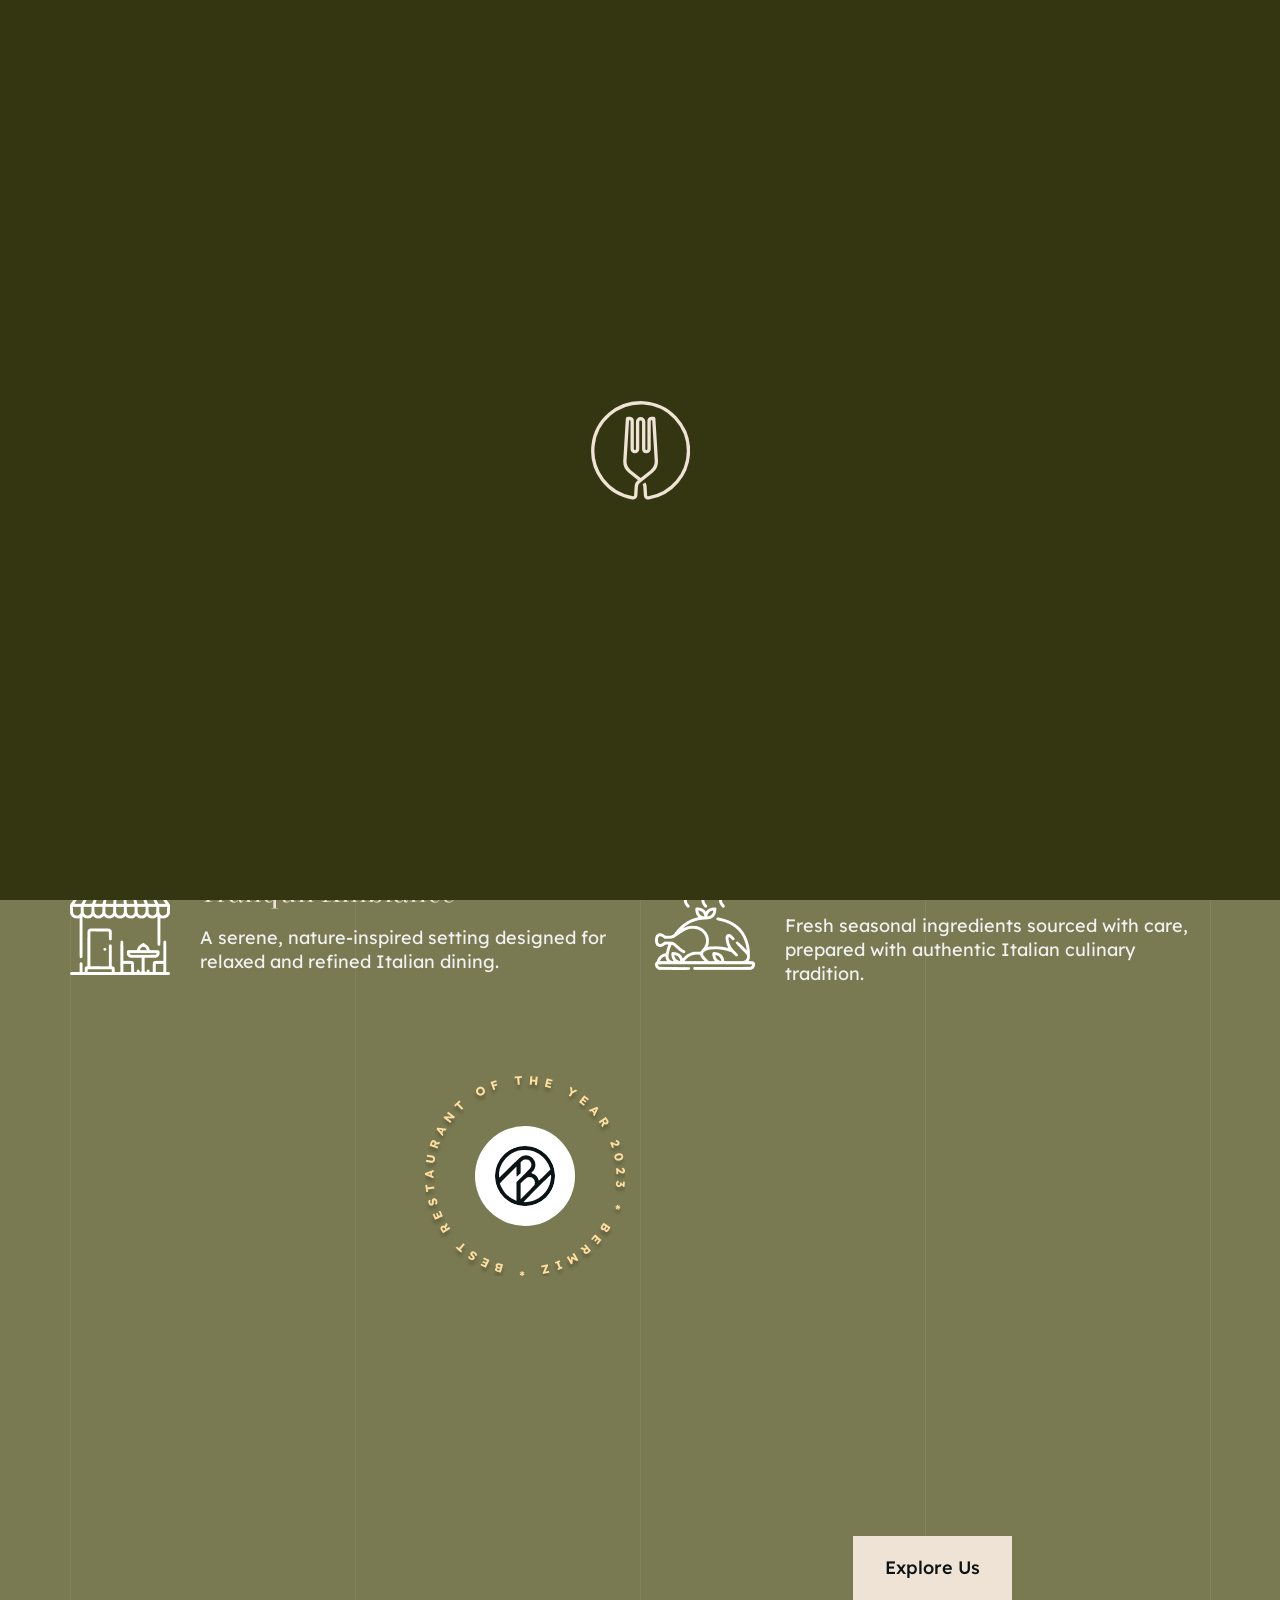
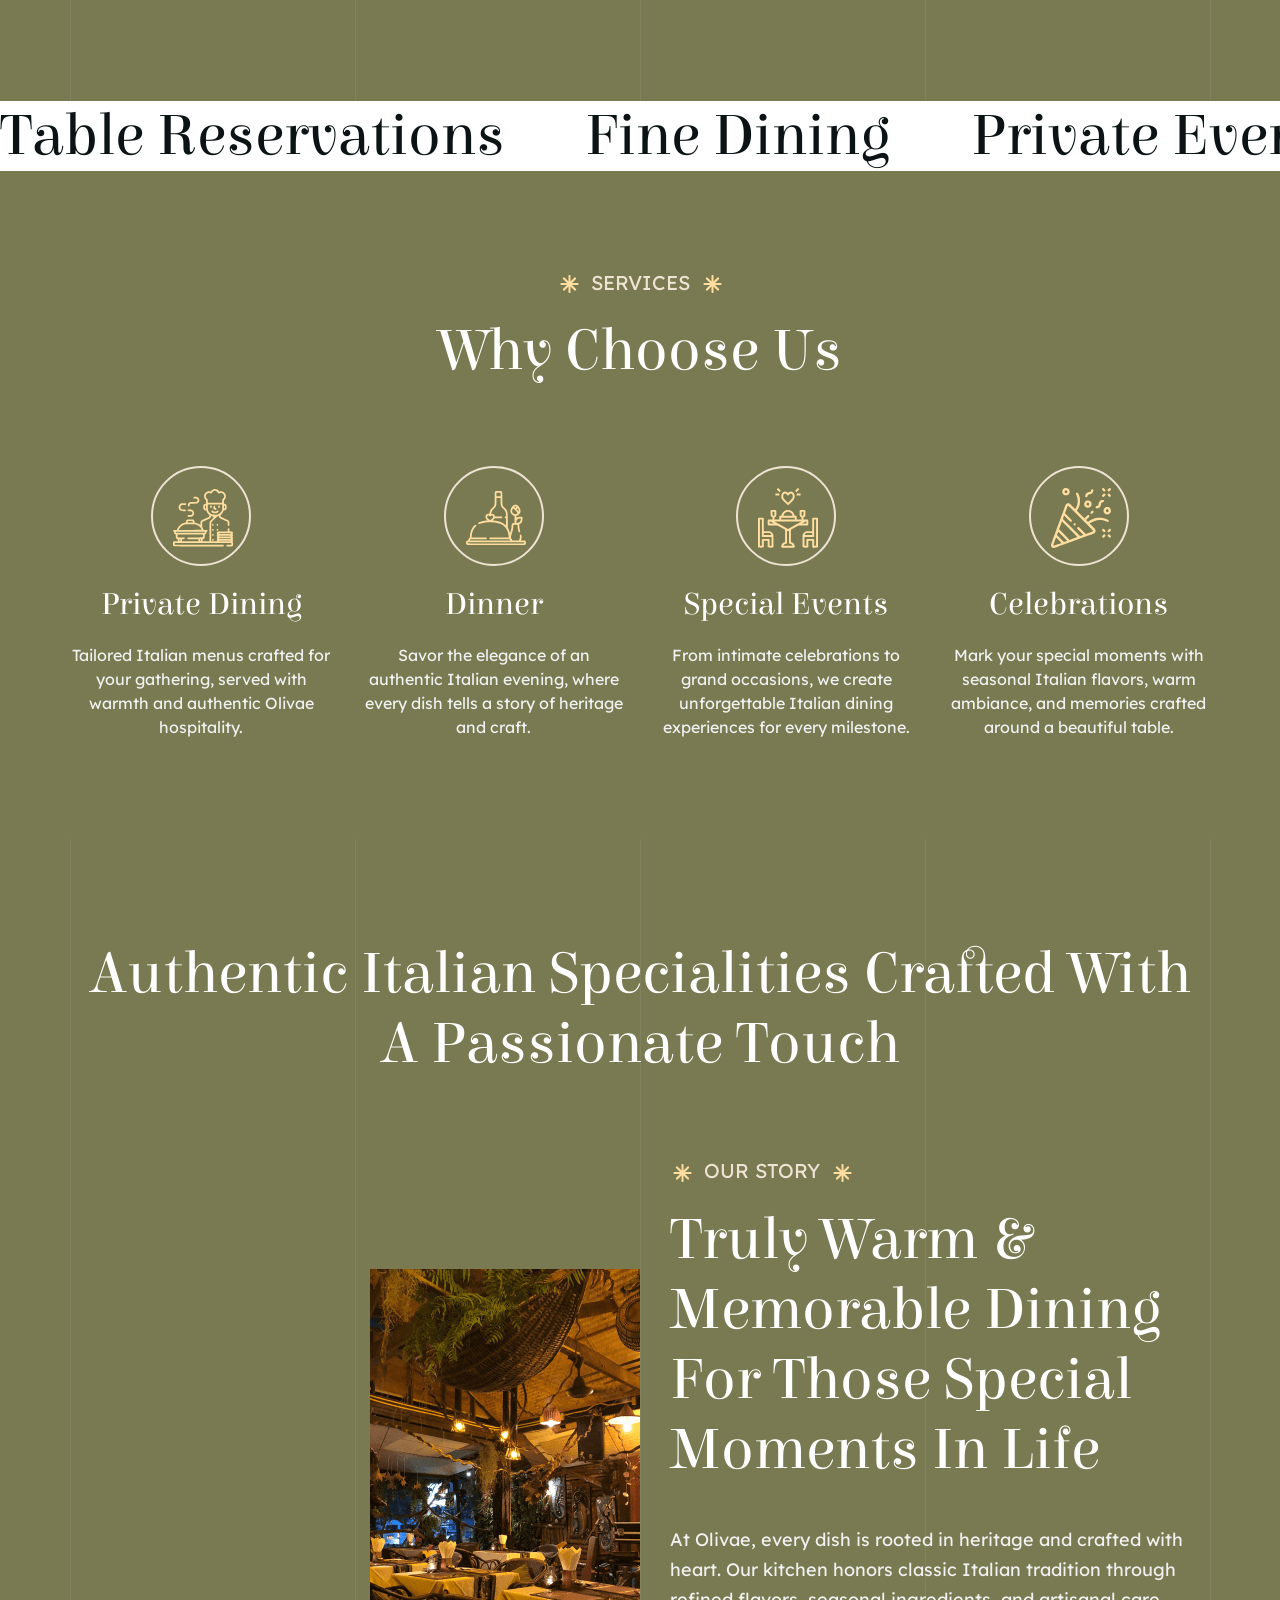
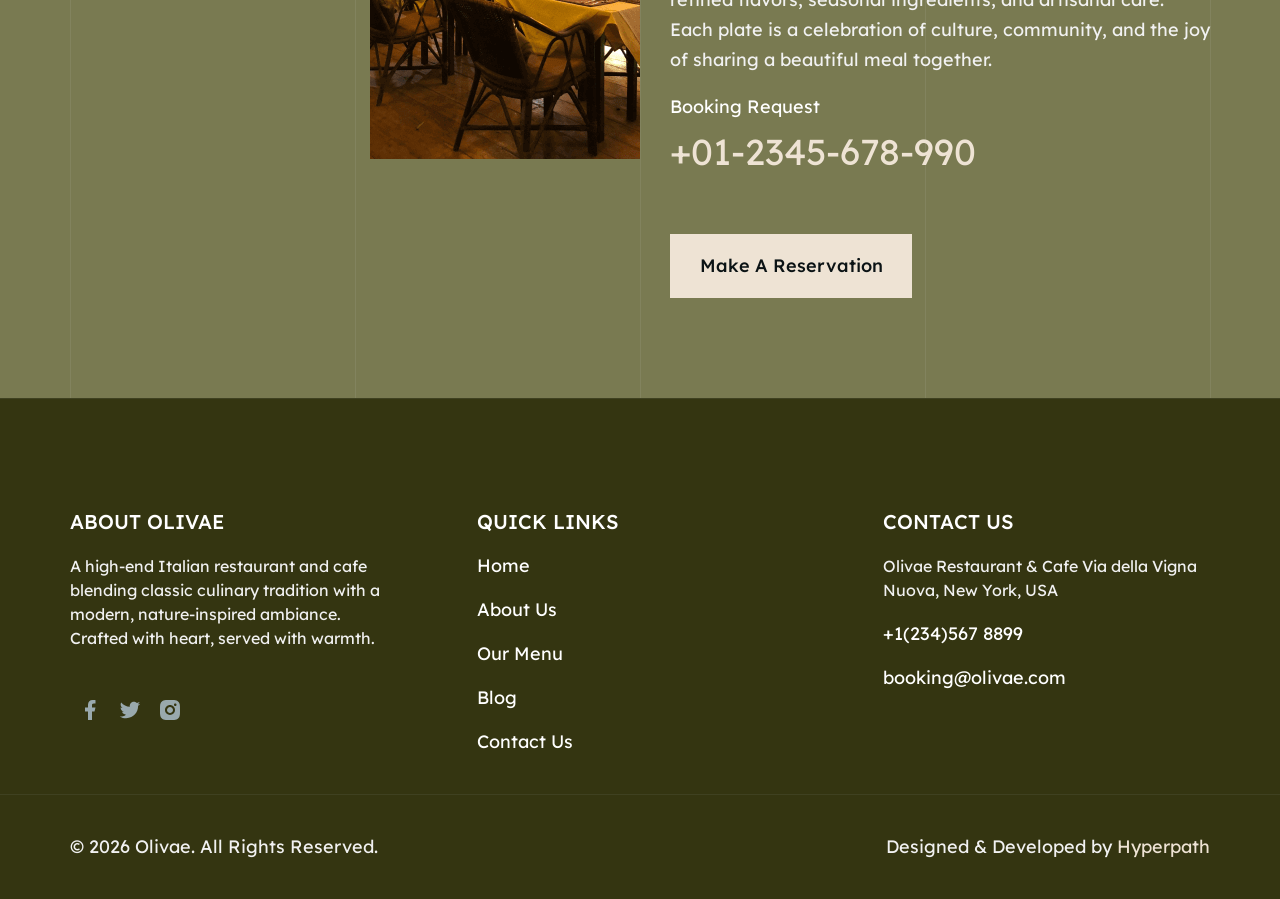
==== about-us.html @ a711978a "final" ====
<!DOCTYPE html>
<html lang="en">


<head>
	<meta charset="utf-8">
	<meta http-equiv="X-UA-Compatible" content="IE=edge">
	<meta name="viewport" content="width=device-width, initial-scale=1">
	<title>Olivae</title>
	<link rel="shortcut icon" href="assets/images/favicon.ico" type="image/x-icon">
	<link rel="icon" href="assets/images/favicon/icon.png">
	<link href="https://fonts.googleapis.com/css2?family=Elsie&amp;display=swap" rel="stylesheet">
	<link href="https://fonts.googleapis.com/css2?family=Elsie&amp;family=Lexend:wght@400;500&amp;display=swap"
		rel="stylesheet">
	<link rel="stylesheet" href="assets/css/all.min.css">
	<link rel="stylesheet" href="assets/css/slick.css">
	<link rel="stylesheet" href="assets/css/bootstrap.min.css">
	<link rel="stylesheet" href="assets/css/aos.css">
	<link rel="stylesheet" href="assets/css/animate.css">
	<link rel="stylesheet" href="assets/css/style.css">
	<link rel="stylesheet" href="assets/css/media-query.css">
</head>

<body>
	<div class="site_content">
		<!-- Preloader Start -->
		<div id="overlayer">
			<div id="spinner">
				<svg class="spinner-webkit" xmlns="http://www.w3.org/2000/svg" viewBox="-1 -1 54 54">
					<path
						d="M28.14,44a3.26,3.26,0,0,1,.53,1.63l.3,4.93a1.42,1.42,0,0,0,1.66,1.31A25.85,25.85,0,0,0,52.18,26.38v0A25.84,25.84,0,1,0,22.05,51.83a1.43,1.43,0,0,0,1.66-1.31L24,45.6a3.74,3.74,0,0,1,1.7-2.84l6.52-5.18a7.06,7.06,0,0,0,2.61-5.71L33.43,9.11A.16.16,0,0,0,33.26,9L32.18,9A1.4,1.4,0,0,0,30.9,10.4v15a1.46,1.46,0,0,1-1.46,1.46h0A1.46,1.46,0,0,1,28,25.45V10.79a1.65,1.65,0,0,0-1.65-1.65h0a1.65,1.65,0,0,0-1.65,1.65V25.45a1.46,1.46,0,0,1-1.46,1.46h0a1.46,1.46,0,0,1-1.46-1.46v-15A1.4,1.4,0,0,0,20.5,9L19.42,9a.16.16,0,0,0-.17.15L17.84,31.87a7.06,7.06,0,0,0,2.61,5.71l5.89,4.68">
					</path>
				</svg>
				<div class="spinner-ie"></div>
			</div>
		</div>
		<!-- Preloader End -->
		<!-- Header Section Start -->
		<header id="header">
			<div class="header-full-section">
				<div class="header-logo">
					<a href="index">
						<img src="assets/images/logo/logo.png" alt="header-logo" class="homepage1-logo"
							style="height:70px; width:auto;">
					</a>
				</div>
				<div class="header-menu-wrap">
					<div class="header-nav-wrap">
						<nav class="navbar navbar-expand-xl p-0">
							<div class="navbar-collapse" id="navbarSupportedContent">
								<div class="navbar-nav mx-auto align-items-center">
									<ul class="nav-left p-0">
										<li class="nav-item">
											<a class="nav-link  active" aria-current="page" href="index">HOME</a>
										</li>
										<li class="nav-item">
											<a class="nav-link" href="about-us">
												ABOUT US
											</a>
										</li>
										<li class="nav-item dropdown">
											<a class="nav-link dropdown-toggle " href="javascript:void(0);">
												MENU
											</a>
											<ul class="dropdown-menu blog-menu-sub">
												<li class="has-sub-main">
													<a class="dropdown-item" href="#">MENU1</a>
												</li>
												<li class="has-sub-main">
													<a class="dropdown-item" href="#">MENU2</a>
												</li>
											</ul>
										</li>
										<li class="nav-item">
											<a class="nav-link" href="contact-us">CONTACT US</a>
										</li>
									</ul>
								</div>
							</div>
						</nav>
					</div>
				</div>
				<div class="mobile-menu-wrap d-lg-none d-block">
					<div class="mb-header-left">
						<button class="navbar-toggler" type="button" data-bs-toggle="collapse"
							data-bs-target="#navbarSupportedmobile" aria-controls="navbarSupportedmobile"
							aria-expanded="false" aria-label="Toggle navigation">
							<span class="navbar-toggler-icon"><i class="fa-solid fa-bars"></i></span>
						</button>
						<div class="collapse navbar-collapse" id="navbarSupportedmobile">
							<span class="close-menu"><i class="fa-regular fa-xmark"></i></span>
							<nav id='cssmenu'>
								<ul class="open-detail-menu">
									<li><a href='index'>HOME</a>
									</li>
									<li><a href='about-us'>ABOUT US</a>
									</li>
									<li><a href='javascript:void(0);'>MENU</a>
										<ul class="sub-back-wrap">
											<li><a href='#'>Menu1</a>
											</li>
											<li><a href='#'>Menu2</a>
											</li>
										</ul>
									</li>
									<li><a href='contact-us'>CONTACT US</a>
									</li>
								</ul>
							</nav>
						</div>
					</div>
				</div>
				<div class="header-cart-sec">
					<div class="mobile-menu-icon">
						<a data-bs-toggle="collapse" href="#navbarSupportedmobile" role="button">
							<i class="fa-solid fa-bars"></i>
						</a>
					</div>
					<div class="header-cart-sec-first">
						<a href="#" class="cart-badge">
							<img src="assets/images/Homepage1/call-svg.svg" alt="cart-icon">
						</a>
					</div>
				</div>
			</div>
			<div class="header-boder"></div>
		</header>
		<!-- Header Section End -->
		<!--Hero Section Start -->
		<section id="about-us-page">
			<div class="about-us-img">
				<div class="menupage-1-overlay"></div>
				<div class="menupage-1-conten">
					<h1 class="menupage-1-hero-txt1 wow fadeInDown" data-wow-duration="1s" data-wow-delay="2.5s">About
						Us</h1>
				</div>
			</div>
			<div class="breadcrumb-section">
				<div class="container">
					<ol class="breadcrumb">
						<li class="breadcrumb-item">
							<a href="index">
								<span class="home-icon">
									<svg width="24" height="24" viewBox="0 0 24 24" fill="none"
										xmlns="http://www.w3.org/2000/svg">
										<mask id="mask0_564_5237" style="mask-type:alpha" maskUnits="userSpaceOnUse"
											x="0" y="0" width="24" height="24">
											<rect width="24" height="24" fill="white" />
										</mask>
										<g mask="url(#mask0_564_5237)">
											<path
												d="M9.15722 20.7714V17.7047C9.1572 16.9246 9.79312 16.2908 10.581 16.2856H13.4671C14.2587 16.2856 14.9005 16.9209 14.9005 17.7047V17.7047V20.7809C14.9003 21.4432 15.4343 21.9845 16.103 22H18.0271C19.9451 22 21.5 20.4607 21.5 18.5618V18.5618V9.83784C21.4898 9.09083 21.1355 8.38935 20.538 7.93303L13.9577 2.6853C12.8049 1.77157 11.1662 1.77157 10.0134 2.6853L3.46203 7.94256C2.86226 8.39702 2.50739 9.09967 2.5 9.84736V18.5618C2.5 20.4607 4.05488 22 5.97291 22H7.89696C8.58235 22 9.13797 21.4499 9.13797 20.7714V20.7714"
												stroke="white" stroke-width="2" stroke-linecap="round"
												stroke-linejoin="round" />
										</g>
									</svg>
								</span>Home
							</a>
						</li>
						<li class="breadcrumb-item active" aria-current="page">About Us</li>
					</ol>
				</div>
			</div>
			<div class="menupage1-boder"></div>
		</section>
		<!-- Hero Section End -->
		<!-- Restaurant Section Start -->
		<section id="about-us-our-restaurant-section" class="reveal">
			<div class="container line ptb-100 ">
				<span class="line-3"></span>
				<span class="line-4"></span>
				<span class="line-5"> </span>
				<div class="home2-our-restaurant-section-full">
					<div class="home2-restaurant-top">
						<div class="home2-restaurant-top-full">
							<div class="home2-restaurant-top-left wow fadeInLeft" data-wow-duration="1s"
								data-wow-delay="3s">
								<p class="home2-our-res-txt1"><span class="pr-10"><img
											src="assets/images/Homepage1/yellow-star.png" alt="yellow-star"></span>Our
									Restaurant<span class="pf-10"><img src="assets/images/Homepage1/yellow-star.png"
											alt="yellow-star"></span></p>
								<h2 class="home2-our-res-txt2">The Perfect Place For An Unforgettable Italian Experience
								</h2>
							</div>
							<div class="home2-restaurant-top-right wow fadeInRight" data-wow-duration="1s"
								data-wow-delay="3s">
								<p class="home2-rest-txt1">Rooted in Italian heritage, Olivae brings warmth and
									authenticity to every table. Our nature-inspired space invites you to slow down,
									connect, and truly savour the moment.</p>
								<p class="home2-rest-txt2">Every corner of Olivae is thoughtfully designed to reflect
									the beauty of Italy — from hand-selected seasonal ingredients to elegant, artisanal
									plating. We craft each dish with heritage, passion, and a deep respect for culinary
									tradition, making every visit a genuinely memorable occasion worth sharing.</p>
							</div>
						</div>
					</div>
					<div class="home2-restaurant-middle">
						<div class="home2-restaurant-middle-full">
							<div class="home2-restaurant-second-bottom-wrap">
								<div class="restaurant-second-img ">
									<img src="assets/images/Homepage1/restaurant-3.png" alt="food-img">
								</div>
								<div>
									<h3 class="rest-txt3">Tranquil Ambiance</h3>
									<p class="rest-txt4">A serene, nature-inspired setting designed for relaxed and
										refined Italian dining.</p>
								</div>
							</div>
							<div class="home2-restaurant-second-bottom-wrap mt-40">
								<div class="restaurant-second-img">
									<img src="assets/images/Homepage1/restaurant-4.png" alt="food-img">
								</div>
								<div>
									<h3 class="rest-txt3">Artisanal Cuisine</h3>
									<p class="rest-txt4">Fresh seasonal ingredients sourced with care, prepared with
										authentic Italian culinary tradition.</p>
								</div>
							</div>
						</div>
					</div>
					<div class="home2-restaurant-bottom">
						<div class="home2-restaurant-bottom-full">
							<div class="home2-our-restaurant-img-sec-left">
								<div class="position-relative ">
									<div class="home2-res-img1 pbmit-animation-style1 reveal  ">
										<img src="assets/images/Homepage2/restaurant-1.png" alt="food-img"
											class="img-fluid">
									</div>
									<div class="round-details-home2">
										<div class="round-shape">
											<img src="assets/images/Homepage1/round-txt-img.png" class="txt-img"
												alt="round-img">
											<img src="assets/images/Homepage1/round-img.png" class="white-bg"
												alt="round-img">
										</div>
									</div>
								</div>
							</div>
							<div class="home2-our-restaurant-img-sec-right">
								<div class="pbmit-animation-style2 reveal ">
									<img src="assets/images/Homepage2/restaurant-2.png" alt="food-img"
										class="img-fluid">
								</div>
								<div class="explore-btn explore-btn2">
									<a href="about-us">Explore Us</a>
								</div>
							</div>
						</div>
					</div>
				</div>
			</div>
		</section>
		<!-- Restaurant Section End -->
		<!-- Ticker Section Start  -->
		<section id="ticker-section">
			<div class="ticker-wrap">
				<h2 class="d-none">Ticker Section</h2>
				<div class="marquee">
					<div class="marquee_group">
						<p>Table Reservations</p>
						<p aria-hidden="true">Fine Dining</p>
						<p aria-hidden="true">Private Events</p>
						<p aria-hidden="true">Cafe & Brunch</p>
						<p aria-hidden="true">Wine Pairings</p>
					</div>
					<div aria-hidden="true" class="marquee_group">
						<p>Table Reservations</p>
						<p>Fine Dining</p>
						<p>Private Events</p>
						<p>Cafe & Brunch</p>
						<p>Wine Pairings</p>
					</div>
				</div>
			</div>
		</section>
		<!-- Ticker Section End -->

		<!-- Services Section Start -->
		<section id="home3-services-sec" class="mt-100">
			<div class="container">
				<div class="home2-services-top">
					<p class="homemenu-txt1 wow fadeInUp" data-wow-duration="1s"><span class="pr-10"><img
								src="assets/images/Homepage1/yellow-star.png" alt="yellow-star"></span>SERVICES<span
							class="pf-10"><img src="assets/images/Homepage1/yellow-star.png" alt="yellow-star"></span>
					</p>
					<h2 class="homemenu-txt2 wow fadeInUp" data-wow-duration="1.2s">Why Choose Us</h2>
				</div>
				<div class="home2-services-bottom">
					<div class="home2-services-bottom-full aos-init aos-animate" data-aos="fade-up">
						<div class="home2-services-sec  wow fadeInUp" data-wow-duration="1.4s">
							<div class="home2-ser-img">
								<svg width="60" height="60" viewBox="0 0 60 60" fill="none"
									xmlns="http://www.w3.org/2000/svg">
									<mask id="mask0_502_3436" style="mask-type:alpha" maskUnits="userSpaceOnUse" x="0"
										y="0" width="60" height="60">
										<rect width="60" height="60" fill="white"></rect>
									</mask>
									<g mask="url(#mask0_502_3436)">
										<path fill-rule="evenodd" clip-rule="evenodd"
											d="M40.6645 1.17139C39.5407 1.4721 38.5708 2.17054 37.7932 3.23895C37.571 3.54423 37.5348 3.55407 37.0902 3.42985C36.2777 3.20297 34.8119 3.36434 33.9281 3.7779C32.9121 4.25345 31.9808 5.18792 31.4896 6.22492C31.1407 6.96157 31.1136 7.10735 31.1136 8.24923C31.1136 9.39053 31.1408 9.53714 31.4887 10.2718C31.6951 10.7074 32.1302 11.3452 32.4555 11.6893L33.0472 12.3149V14.0321V15.7493L32.7249 15.75C31.782 15.7519 30.8421 16.3574 30.4532 17.2131C30.2853 17.583 30.2392 17.9833 30.2372 19.0936C30.235 20.3287 30.2675 20.5687 30.4983 21.0204C30.8996 21.8057 31.4582 22.1862 32.4574 22.3546L33.3028 22.497L33.5083 23.0783C33.9592 24.3533 34.875 25.7068 35.7994 26.4643C36.3203 26.8912 36.3285 26.9088 36.3285 27.6045C36.3285 28.8183 36.4037 28.7635 32.3347 30.5173C27.5635 32.5737 27.5263 32.6103 27.4442 35.343L27.3959 36.9483L26.7938 36.4956C25.6007 35.5985 23.7156 34.8181 22.3244 34.6453L21.6213 34.558L21.559 33.6205C21.4869 32.5388 21.2502 32.039 20.6252 31.6496C20.2321 31.4046 20.0926 31.394 17.2853 31.394C14.541 31.394 14.3297 31.4092 13.9458 31.6347C13.2355 32.052 13.0079 32.5233 13.0079 33.5771C13.0079 34.4361 12.9911 34.4982 12.7443 34.545C10.5321 34.9636 9.4481 35.3446 8.22945 36.1324C7.30683 36.7286 6.06545 37.9073 5.44681 38.7742C4.95708 39.4605 4.08578 41.1307 3.95336 41.6367C3.89195 41.8715 3.8159 41.8824 2.23221 41.8824C0.629303 41.8824 0.565904 41.8917 0.287698 42.1701C0.129493 42.3283 0 42.5943 0 42.7613C0 43.1498 0.487387 43.6402 0.873641 43.6402C1.16568 43.6402 1.17189 43.6578 1.17235 44.4898C1.17271 45.1257 1.23036 45.4339 1.40158 45.7146C1.64627 46.116 2.18041 46.4527 2.57229 46.4527C2.80268 46.4527 2.81253 46.518 2.81253 48.0464C2.81253 49.8095 2.92093 50.2117 3.535 50.7284C3.72355 50.887 4.08637 51.0731 4.34125 51.1417L4.80473 51.2665V52.1995V53.1325H2.98245C0.94747 53.1325 0.627311 53.2184 0.22969 53.8706C0.0324613 54.1941 0.00082032 54.4656 0.000468755 55.8398C0 57.3054 0.0215627 57.4658 0.26719 57.8303C0.414145 58.0483 0.664694 58.2926 0.823836 58.3733C1.05259 58.4891 6.27815 58.5201 25.7522 58.5214C50.2361 58.5232 50.3926 58.5216 50.6255 58.2888C50.9745 57.9398 50.938 57.3126 50.5511 57.0083L50.2423 56.7653H26.0001H1.75783V55.8278V54.8903H30.0003H58.2427V55.8278V56.7653H56.1492C54.2085 56.7653 54.033 56.783 53.7468 57.0083C53.3598 57.3126 53.3234 57.9398 53.6724 58.2888C53.8922 58.5086 54.0618 58.523 56.397 58.5214C59.1349 58.5195 59.2906 58.4873 59.7334 57.8303C59.9791 57.4656 60.0006 57.3056 60 55.8398C59.9994 54.5089 59.9644 54.1881 59.7872 53.8963C59.5823 53.559 59.5823 53.5275 59.7878 52.9869C60.0561 52.2808 60.0559 51.878 59.7872 51.4354C59.5823 51.0981 59.5823 51.0666 59.7878 50.526C60.0619 49.8047 60.0571 49.3686 59.771 49.005C59.5431 48.7153 59.5431 48.709 59.771 48.1091C60.064 47.3381 60.0613 46.913 59.761 46.5314C59.5301 46.2377 59.5287 46.213 59.7237 45.8417C59.8352 45.6292 59.9294 45.1822 59.9339 44.8443C59.9407 44.3258 59.8923 44.1821 59.6174 43.9068C59.3041 43.593 59.2435 43.5802 57.8888 43.5425L56.4849 43.5034V42.1602C56.4849 40.8904 56.4692 40.8013 56.1972 40.5294C55.8307 40.1627 55.3814 40.1627 55.0148 40.5294C54.7426 40.8015 54.7271 40.8898 54.7271 42.1701V43.523H49.6763H44.6254L44.227 43.9215C43.7692 44.3792 43.7146 44.8114 44.0093 45.6462C44.1743 46.1142 44.173 46.196 43.9932 46.5945C43.7741 47.0805 43.8126 47.7437 44.0926 48.3049C44.2473 48.6151 44.2432 48.6743 44.0486 48.9272C43.7714 49.2878 43.7718 50.0079 44.0497 50.6197C44.2598 51.0824 44.2598 51.1024 44.0471 51.365C43.8074 51.6611 43.7586 52.3473 43.9428 52.8319L44.0571 53.1325H41.1276H38.198L38.23 43.9625L38.2621 34.7925L38.5177 34.3237C38.6583 34.0659 40.0294 32.6089 41.5646 31.0859C44.093 28.5777 44.4069 28.3048 44.8974 28.1876C45.1953 28.1165 45.5177 28.0281 45.6139 27.9912C45.7453 27.9408 45.8081 28.0447 45.8665 28.41C45.9092 28.6773 46.0436 29.0889 46.1652 29.3247C46.62 30.2069 47.0176 30.4449 50.6895 32.0324C53.0849 33.0683 54.2835 33.6472 54.4634 33.8557C54.7087 34.1397 54.7271 34.2711 54.7271 35.7418C54.7271 37.264 54.7378 37.3333 55.0148 37.6103C55.3814 37.9769 55.8307 37.9769 56.1972 37.6103C56.4751 37.3325 56.4849 37.2671 56.4849 35.6914C56.4849 33.9249 56.3702 33.3881 55.8454 32.7001C55.4524 32.1848 54.9916 31.9495 51.3286 30.3937C49.6206 29.6681 48.0948 28.9528 47.938 28.8039C47.7144 28.5917 47.642 28.3822 47.6023 27.8326L47.5515 27.1321L48.4849 26.2161C49.4687 25.2507 50.2369 24.0874 50.5645 23.067L50.7547 22.4746L51.5319 22.3415C52.3789 22.1964 52.7086 22.0021 53.2554 21.3265L53.6138 20.8838V19.0976C53.6138 17.3377 53.609 17.3044 53.2899 16.844C52.8986 16.2793 52.2448 15.8912 51.5168 15.7914L50.9771 15.7174V14.0237V12.3301L51.5093 11.7252C51.8021 11.3926 52.2107 10.7786 52.4175 10.3611C52.775 9.63921 52.7935 9.53538 52.7935 8.25169C52.7935 6.95219 52.7787 6.87203 52.3982 6.11382C51.6046 4.5326 49.9892 3.44755 48.2907 3.35497C47.8023 3.32837 47.1655 3.36282 46.8755 3.43161C46.3889 3.54692 46.3345 3.53638 46.1727 3.29544C44.933 1.4503 42.7574 0.611465 40.6645 1.17139ZM42.9628 2.91446C43.7735 3.15528 44.4547 3.77696 44.8767 4.66115C45.3604 5.67472 45.6045 5.77362 46.6203 5.36733C48.3206 4.68705 50.0885 5.33288 50.8187 6.90074C51.0067 7.30446 51.0924 7.70267 51.0931 8.17705C51.0948 9.25377 50.8923 9.74444 50.1198 10.5344C49.7416 10.9211 49.3843 11.3597 49.3257 11.5088C49.2672 11.658 49.2192 12.4359 49.2192 13.2374V14.6946H42.0121H34.805V13.1042V11.5139L34.0578 10.7898C33.1517 9.91167 32.9169 9.47632 32.8413 8.53424C32.7588 7.5072 33.0357 6.7484 33.756 6.02827C34.7352 5.04893 36.1747 4.81865 37.5195 5.42616C38.2974 5.77761 38.5378 5.6514 39.1029 4.59541C39.9354 3.03985 41.334 2.43082 42.9628 2.91446ZM20.9014 8.94322C20.6026 9.07354 20.2736 9.51346 20.2736 9.783C20.2736 9.88882 20.3777 10.1077 20.5048 10.2693C20.7221 10.5457 20.8154 10.5663 22.0595 10.614C23.5875 10.6725 23.9657 10.8268 24.378 11.5606C24.8003 12.3118 24.562 13.2409 23.8227 13.7262C23.5472 13.907 23.1034 13.9403 20.2794 13.9915L17.0509 14.0501L16.4352 14.3912C15.3691 14.982 14.883 15.8438 14.883 17.1433C14.883 17.8848 14.911 17.9809 15.1917 18.2017C15.589 18.5143 15.8503 18.5085 16.2337 18.1787C16.4807 17.9663 16.5602 17.7651 16.6295 17.1769C16.6972 16.6033 16.7861 16.371 17.0325 16.1243L17.3487 15.8079L20.5984 15.7481C24.3674 15.6788 24.4808 15.6522 25.429 14.6148C26.4502 13.4973 26.6322 12.0875 25.9319 10.7182C25.5558 9.98292 24.7489 9.30088 23.9831 9.07096C23.3682 8.88627 21.2348 8.79791 20.9014 8.94322ZM8.49618 15.2873C7.83359 15.4813 6.86362 16.1596 6.43354 16.7297C4.87798 18.792 5.63771 21.7714 7.99332 22.8464C8.6811 23.1602 8.85032 23.1859 10.5143 23.2285L12.2979 23.2742L12.6649 22.9073C12.9607 22.6114 13.0172 22.4785 12.9563 22.221C12.8059 21.5854 12.5436 21.4917 10.9148 21.4908C9.25075 21.4901 8.72352 21.3841 8.20168 20.945C6.96675 19.9059 7.17476 17.852 8.58407 17.1697C9.03759 16.9503 9.30349 16.9212 10.8612 16.9212C12.4679 16.9212 12.6523 16.8996 12.9335 16.6783C13.3205 16.3739 13.3569 15.7467 13.0079 15.3977C12.7913 15.1811 12.6252 15.1642 10.8107 15.1739C9.73099 15.1798 8.68954 15.2307 8.49618 15.2873ZM49.2192 18.8888C49.2192 20.6984 49.173 21.5023 49.0398 22.014C48.4799 24.1638 46.7168 25.9094 44.538 26.4714C43.3792 26.7702 39.9344 26.6803 38.983 26.3265C37.2347 25.6761 35.8825 24.341 35.1856 22.5767C34.8849 21.8156 34.871 21.6799 34.8293 19.1185L34.7858 16.4524H42.0025H49.2192V18.8888ZM37.5373 17.508C37.1702 17.6558 37.0316 17.9874 37.0316 18.7169C37.0316 19.4679 37.2568 19.8145 37.8149 19.9223C38.1158 19.9804 38.2461 19.9361 38.4887 19.6935C38.7457 19.4365 38.7894 19.2891 38.7894 18.679C38.7894 18.0774 38.7442 17.92 38.5017 17.6776C38.2009 17.3767 37.9657 17.3353 37.5373 17.508ZM45.629 17.5271C44.8432 17.9076 44.9829 19.7255 45.8118 19.9075C46.518 20.0627 46.8755 19.6309 46.8755 18.6228C46.8755 18.0809 46.8248 17.9146 46.5878 17.6776C46.2812 17.371 46.032 17.3318 45.629 17.5271ZM33.0472 19.1038V20.7005L32.6663 20.6258C32.083 20.5111 31.9925 20.2948 31.9925 19.0149C31.9925 17.9667 32.0141 17.8568 32.253 17.6896C32.3962 17.5893 32.6335 17.5071 32.7804 17.5071C33.045 17.5071 33.0472 17.5204 33.0472 19.1038ZM51.6541 17.6896C51.8949 17.8582 51.9146 17.9641 51.9146 19.0932C51.9146 20.2653 51.9028 20.3219 51.6225 20.5056C51.0565 20.8764 50.9771 20.7049 50.9771 19.1124C50.9771 17.4051 51.0448 17.2628 51.6541 17.6896ZM40.9415 17.7589C40.5443 17.9553 40.4301 18.3727 40.4301 19.6279C40.4301 21.447 40.7363 21.8431 42.1424 21.8431C43.159 21.8431 43.516 21.6298 43.516 21.0226C43.516 20.5417 43.0373 20.0853 42.5329 20.0853H42.1879V19.1608C42.1879 18.4507 42.1403 18.18 41.9828 17.9938C41.731 17.6963 41.2758 17.5935 40.9415 17.7589ZM14.7658 21.7259C14.4499 22.0417 14.4562 22.6762 14.778 22.9675C14.9868 23.1567 15.2687 23.1999 16.6237 23.2509C18.3856 23.3171 18.6642 23.4144 19.0871 24.1111C19.574 24.9136 19.4981 25.7845 18.8825 26.4572C18.3844 27.0015 17.9622 27.1166 16.4635 27.1166C15.1792 27.1166 15.0913 27.132 14.8191 27.4043C14.4478 27.7756 14.4525 28.2203 14.8319 28.5996C15.1314 28.899 15.138 28.9 16.7948 28.8519C18.3186 28.8079 18.5079 28.7776 19.0651 28.4893C19.8594 28.0784 20.4692 27.4463 20.8416 26.6478C21.7072 24.7928 20.7297 22.4547 18.7844 21.7269C18.269 21.5341 17.8706 21.4915 16.5777 21.4915C15.1564 21.4915 14.9769 21.5148 14.7658 21.7259ZM38.5551 22.7806C38.4127 22.923 38.3207 23.1712 38.3207 23.413C38.3207 23.9151 38.8594 24.417 39.9558 24.9365C40.6693 25.2747 40.8133 25.3002 42.0121 25.3002C43.209 25.3002 43.3557 25.2744 44.0629 24.9391C45.5361 24.2409 46.0728 23.4028 45.4324 22.801C45.0508 22.4426 44.621 22.4835 43.9753 22.9396C43.2752 23.4343 42.7824 23.6011 42.024 23.6002C41.197 23.5994 40.6861 23.4361 40.0121 22.9568C39.358 22.4918 38.8994 22.4363 38.5551 22.7806ZM38.9002 28.1296C39.4428 28.2805 39.7146 28.4455 40.1521 28.8897L40.7109 29.457L38.8889 31.3043C37.3298 32.8853 37.0263 33.2533 36.7856 33.8549L36.5043 34.5581L36.4716 43.8453L36.4389 53.1325H33.0438H29.6487V52.1966V51.2609L30.1712 51.1293C30.8174 50.9666 31.4697 50.3577 31.6348 49.763C31.702 49.5214 31.7571 48.6838 31.7574 47.9013L31.7581 46.4789L32.154 46.4046C32.969 46.2516 33.3968 45.5128 33.3981 44.2554C33.3986 43.7273 33.4306 43.6402 33.6235 43.6402C34.0046 43.6402 34.2207 43.5082 34.3967 43.1678C34.5976 42.7794 34.445 42.1832 34.0973 41.9971C33.9794 41.934 33.1541 41.8824 32.2633 41.8824H30.6437L30.3638 41.1499C30.2098 40.7472 29.8805 40.0655 29.632 39.6354L29.18 38.8532L29.1804 36.5885C29.1808 34.5807 29.2057 34.2828 29.4006 33.9633C29.5885 33.6553 30.0346 33.4258 32.4764 32.3813C36.6375 30.6013 37.1292 30.3391 37.5854 29.6564C37.8196 29.306 37.9926 28.8714 38.04 28.5138C38.0821 28.1965 38.1368 27.9369 38.1618 27.9369C38.1866 27.9369 38.519 28.0236 38.9002 28.1296ZM19.7814 33.8256L19.8166 34.4995H17.2912H14.7658V33.794V33.0885L17.256 33.1202L19.7463 33.1518L19.7814 33.8256ZM39.3649 36.2422C38.7859 36.7111 39.1579 37.7808 39.8999 37.7808C40.3478 37.7808 40.7816 37.3483 40.7816 36.9019C40.7816 36.1768 39.9334 35.7819 39.3649 36.2422ZM43.903 36.2659C43.4759 36.6017 43.4759 37.202 43.903 37.5378C44.5298 38.031 45.2817 37.6841 45.2817 36.9019C45.2817 36.1196 44.5298 35.7727 43.903 36.2659ZM22.9104 36.5286C24.6052 37.0101 26.2858 38.1015 27.3653 39.4214C27.8775 40.0477 28.7112 41.4919 28.7112 41.753C28.7112 41.8465 25.5243 41.8824 17.2252 41.8824H5.73908L5.92142 41.4429C6.64377 39.7018 8.15586 38.0967 9.90244 37.217C11.6706 36.3265 12.1191 36.273 17.5783 36.3033C21.5341 36.3251 22.3095 36.3579 22.9104 36.5286ZM39.3115 41.3497C38.9924 41.6687 38.9613 41.8513 39.1539 42.2741C39.2843 42.5602 39.7015 42.8199 40.0308 42.8199C40.339 42.8199 40.7816 42.2704 40.7816 41.8876C40.7816 41.1191 39.8741 40.787 39.3115 41.3497ZM43.8285 41.2964C43.4046 41.7204 43.5809 42.4971 44.1502 42.7136C44.552 42.8663 45.043 42.6668 45.2196 42.2791C45.4146 41.8512 45.3842 41.6696 45.0643 41.3497C44.7092 40.9945 44.1543 40.9706 43.8285 41.2964ZM31.6409 44.1675V44.6949H17.2853H2.92972V44.1675V43.6402H17.2853H31.6409V44.1675ZM57.7154 45.6324L57.3786 45.984H51.9085C46.5519 45.984 46.4319 45.9789 46.1295 45.741C45.9597 45.6076 45.8208 45.4494 45.8208 45.3895C45.8208 45.3241 48.2565 45.2808 51.9365 45.2808H58.0522L57.7154 45.6324ZM39.6409 46.1125C39.3566 46.2178 39.0238 46.6596 39.0238 46.9318C39.0238 47.0376 39.1331 47.2632 39.2667 47.433C39.7442 48.04 40.7816 47.7076 40.7816 46.9476C40.7816 46.3059 40.2232 45.8971 39.6409 46.1125ZM30.0003 47.8355C30.0003 48.7548 29.9532 49.2655 29.8597 49.359C29.7533 49.4654 27.9071 49.4996 22.2685 49.4996C13.9123 49.4996 14.297 49.4606 14.297 50.3085C14.297 50.6108 14.3756 50.8235 14.5436 50.9756C14.7773 51.1871 15.0685 51.2006 20.11 51.2316L25.4299 51.2644V52.1984V53.1325H17.2267H9.02352V52.206V51.2794L10.1833 51.2392C11.557 51.1915 11.8361 51.0343 11.8361 50.3085C11.8361 49.5169 11.7569 49.4996 8.12809 49.4996C6.3753 49.4996 4.8577 49.4676 4.75575 49.4285C4.60047 49.369 4.57036 49.1212 4.57036 47.905V46.4527H17.2853H30.0003V47.8355ZM57.6842 48.0968L57.3015 48.4449H51.9086C47.22 48.4449 46.4792 48.421 46.2367 48.2621C46.0831 48.1616 45.9284 48.0034 45.8928 47.9106C45.837 47.765 46.6685 47.7423 51.9475 47.7452L58.067 47.7487L57.6842 48.0968ZM57.6842 50.5577L57.3015 50.9059H51.9146H46.5276L46.1449 50.5577L45.7622 50.2097H51.9146H58.067L57.6842 50.5577ZM39.5302 51.1624C38.9666 51.4349 38.935 52.3652 39.4792 52.6566C40.3986 53.1485 41.2864 51.9059 40.4728 51.266C40.1338 50.9993 39.9169 50.9754 39.5302 51.1624ZM7.26569 52.195V53.1325H6.91413H6.56256V52.195V51.2575H6.91413H7.26569V52.195ZM27.8909 52.2027V53.1481L27.5686 53.1109C27.2514 53.0745 27.2458 53.0597 27.2121 52.1657L27.1779 51.2575H27.5344H27.8909V52.2027ZM57.8326 52.8981C57.626 53.1264 57.4716 53.1325 51.9146 53.1325C46.3575 53.1325 46.2031 53.1264 45.9965 52.8981C45.7847 52.664 45.7918 52.6637 51.9146 52.6637C58.0373 52.6637 58.0445 52.664 57.8326 52.8981Z"
											fill="#FFDE9F"></path>
									</g>
								</svg>
							</div>
							<h3 class="home2-ser-txt1">Private Dining</h3>
							<p class="home2-ser-txt2">Tailored Italian menus crafted for your gathering, served with
								warmth and authentic Olivae hospitality.</p>
						</div>
						<div class="home2-services-sec  wow fadeInUp" data-wow-duration="1.6s">
							<div class="home2-ser-img">
								<svg width="60" height="60" viewBox="0 0 60 60" fill="none"
									xmlns="http://www.w3.org/2000/svg">
									<mask id="mask0_502_3442" style="mask-type:alpha" maskUnits="userSpaceOnUse" x="0"
										y="0" width="60" height="60">
										<rect width="60" height="60" fill="white"></rect>
									</mask>
									<g mask="url(#mask0_502_3442)">
										<path fill-rule="evenodd" clip-rule="evenodd"
											d="M29.6248 3.23678C28.7537 3.6967 28.7799 3.49165 28.7129 10.3812C28.6393 17.9721 28.8406 17.1568 26.4249 19.65C25.0522 21.0668 24.6791 21.5282 24.3323 22.2378C23.9425 23.0353 23.5375 24.3821 23.3823 25.3969L23.3181 25.8167L22.6728 25.7633C21.689 25.6817 21.0261 25.9202 20.3161 26.6115C19.8361 27.079 19.6656 27.3485 19.5111 27.8849C19.1243 29.2269 19.5078 30.3909 20.7438 31.6269C21.1942 32.0774 21.5627 32.4667 21.5627 32.4922C21.5627 32.5179 21.3386 32.539 21.0645 32.5394C20.2864 32.5404 17.4011 32.9905 16.1699 33.3029C14.2243 33.7966 12.7188 34.3694 12.3783 34.7456C12.07 35.0863 12.1618 35.6796 12.5698 35.9829C12.8907 36.2214 12.9083 36.2221 13.4491 36.0185C17.2014 34.6058 20.7517 34.0699 25.3729 34.2189C35.4312 34.5431 40.8466 38.2716 42.3157 45.8843C42.4458 46.5587 42.5857 47.6566 42.6264 48.3242L42.7008 49.538H33.2676C23.9364 49.538 23.8316 49.5405 23.5779 49.777C23.233 50.0984 23.233 50.7361 23.5779 51.0575C23.8318 51.294 23.9337 51.2965 33.6954 51.2965H43.5565L43.8042 51.8827L44.0518 52.4689H24.0732H4.09459V52.0767C4.09459 51.2532 3.63209 51.2965 12.4347 51.2965C20.2344 51.2965 20.3498 51.2931 20.6027 51.0575C20.9476 50.7361 20.9476 50.0984 20.6027 49.777C20.3501 49.5417 20.2311 49.538 12.9645 49.538H5.58301L5.65734 48.3242C5.90447 44.2844 7.29747 40.9033 9.6831 38.5525C10.2703 37.9741 10.4253 37.7471 10.4253 37.4661C10.4253 36.9888 10.0593 36.642 9.55554 36.642C8.537 36.642 6.14305 39.7208 5.134 42.328C4.42566 44.1583 3.86012 47.0656 3.86012 48.8766C3.86012 49.608 3.85871 49.6111 3.35436 49.9666C2.75681 50.3877 2.43125 51.0049 2.35926 51.8534L2.30698 52.4689H1.84788C1.16088 52.4689 0.508347 52.853 0.213382 53.431C0.00610962 53.8375 -0.0274198 54.0647 0.0174815 54.7632C0.0816094 55.7637 0.372237 56.3157 1.08163 56.7851L1.5569 57.0997H30.0037H58.4505L58.9257 56.7851C59.6351 56.3157 59.9257 55.7637 59.9899 54.7632C60.0586 53.6924 59.78 53.0614 59.0812 52.7049C58.6746 52.4975 58.3914 52.4689 56.7446 52.4689H54.8705L55.1424 51.8534C55.5833 50.8555 55.7159 50.0346 55.6517 48.7003C55.5877 47.3672 55.4471 46.934 55.0151 46.7372C54.6172 46.556 54.4565 46.5732 54.1379 46.8313C53.8703 47.0481 53.8611 47.1114 53.8611 48.7364C53.8611 50.3203 53.8427 50.4565 53.5425 51.0972C53.3673 51.4712 53.1126 51.9337 52.9764 52.1249L52.7289 52.4725L49.4389 52.4413C45.7596 52.4066 46.013 52.4737 45.8877 51.5011C45.8384 51.1172 45.6864 50.774 45.3998 50.3984L44.9835 49.8531L45.0381 48.787C45.0841 47.8885 45.197 47.41 45.7561 45.7437C46.8856 42.3771 47.348 40.1427 47.3525 38.0292C47.3536 37.4702 47.3866 36.9295 47.4257 36.8275C47.4867 36.6685 47.7784 36.642 49.4636 36.642C51.749 36.642 51.5692 36.5173 51.5756 38.1075C51.5826 39.8407 52.2536 43.4371 52.6963 44.1139C53.043 44.6438 53.9036 44.5661 54.1703 43.9808C54.2742 43.7529 54.2385 43.4526 53.9926 42.4842C53.6065 40.9641 53.369 39.3005 53.3004 37.6381L53.2473 36.3479L53.8895 36.0644C55.1577 35.5047 56.1102 34.2372 56.3868 32.741C56.4531 32.3823 56.5186 31.4209 56.5325 30.6048C56.5571 29.1501 56.5518 29.1161 56.2645 28.8812C55.9907 28.6572 55.8592 28.6454 54.2715 28.7015C52.4512 28.766 51.4627 28.9863 50.7652 29.483L50.4027 29.7411V28.8035V27.866L51.0237 27.6855C52.2793 27.3205 53.5356 26.2702 54.1308 25.088C55.1392 23.0848 54.2871 20.1247 52.0205 17.7579C51.2779 16.9824 50.617 16.712 49.4648 16.712C48.3233 16.712 47.6889 16.9718 46.9259 17.7517C44.6593 20.069 43.7868 23.0779 44.7988 25.088C45.394 26.2702 46.6503 27.3205 47.9059 27.6855L48.5269 27.866V31.3748V34.8835H47.8897C47.1544 34.8835 46.7061 35.0278 46.3176 35.3896C45.7963 35.875 45.6981 36.2406 45.592 38.0912C45.47 40.2225 45.1665 41.8666 44.5248 43.874L44.0465 45.3698L43.7785 44.3178C43.4281 42.9425 43.0095 41.8535 42.3668 40.6455L41.8445 39.6637L41.842 33.9617C41.8384 25.7126 41.6965 24.2335 40.7177 22.2378C40.3706 21.53 39.9929 21.0633 38.6236 19.65C36.2079 17.1568 36.4092 17.9721 36.3356 10.3812C36.2684 3.46879 36.2974 3.68943 35.3988 3.23104C34.9788 3.01685 34.7155 2.99586 32.4996 3.00055C30.3067 3.00524 30.0185 3.02892 29.6248 3.23678ZM34.5759 6.45385V8.15376H32.5242H30.4726V6.45385V4.75393H32.5242H34.5759V6.45385ZM34.5759 12.9067C34.5759 17.652 34.8232 18.3845 37.2263 20.7566C38.8295 22.3391 39.1336 22.7677 39.575 24.0663C39.8396 24.8448 39.893 25.2366 39.9423 26.7649L40.0001 28.5528H39.6273C39.1667 28.5528 38.6791 29.0048 38.6791 29.432C38.6791 29.8513 39.1669 30.3113 39.6117 30.3113H39.9687V33.8311V37.3508L38.9871 36.5568C36.2336 34.3296 32.2737 32.9243 27.7994 32.5865C27.2063 32.5418 26.7211 32.4812 26.7211 32.4519C26.7211 32.4227 26.9871 32.1597 27.3121 31.8674C27.6372 31.5751 28.0617 31.1055 28.2556 30.8236L28.6081 30.3113H32.1834H35.7589L36.0466 30.0235C36.2049 29.8652 36.3344 29.5991 36.3344 29.432C36.3344 29.265 36.2049 28.9989 36.0466 28.8406L35.7589 28.5528H32.362H28.9652L28.7709 27.8787C28.6185 27.3498 28.4462 27.0777 27.9713 26.6159C27.2931 25.9565 26.7443 25.7391 25.758 25.7391H25.1153L25.2164 25.0944C25.3382 24.3174 25.7161 23.2714 26.1058 22.6324C26.2632 22.3745 27.0337 21.5304 27.8184 20.7566C30.2258 18.3825 30.4726 17.6526 30.4726 12.9067V9.9123H32.5242H34.5759V12.9067ZM50.3365 18.6263C50.5984 18.8179 50.4945 19.0499 49.884 19.6372L49.4634 20.0419L48.9365 19.5249C48.3636 18.9625 48.3003 18.7804 48.6148 18.5971C48.9127 18.4236 50.0865 18.4435 50.3365 18.6263ZM51.1523 24.4746C51.5962 25.2343 51.5323 25.4974 50.8181 25.8512C49.0649 26.7197 46.589 25.5921 46.1929 23.7448C46.0293 22.9822 46.1877 22.1721 46.7198 21.0497L47.1367 20.1704L48.983 22.0462C49.9985 23.0779 50.9747 24.1707 51.1523 24.4746ZM52.3441 21.3252C52.6624 22.0205 52.9189 23.2011 52.8121 23.4794C52.7615 23.6113 52.6476 23.5234 52.3799 23.1454C52.1799 22.8632 51.7211 22.3293 51.3603 21.9589L50.7043 21.2855L51.2191 20.7608C51.8107 20.1581 51.8095 20.1576 52.3441 21.3252ZM23.3494 27.9666C23.6631 28.268 23.9462 28.4355 24.1419 28.4355C24.3376 28.4355 24.6207 28.268 24.9344 27.9666C25.3337 27.5829 25.5057 27.4977 25.8801 27.4977C26.7421 27.4977 27.3302 28.3192 27.0903 29.1883C26.9126 29.8316 26.5595 30.2407 25.3051 31.2566L24.1419 32.1986L22.9787 31.2566C21.7243 30.2407 21.3711 29.8316 21.1935 29.1883C20.9536 28.3192 21.5417 27.4977 22.4036 27.4977C22.7781 27.4977 22.9501 27.5829 23.3494 27.9666ZM54.8007 30.9268C54.7718 31.2008 54.7191 31.7323 54.6837 32.1078C54.5701 33.3091 53.8786 34.2558 52.8748 34.5844C52.5791 34.6813 51.9019 34.7958 51.3699 34.8388L50.4027 34.9173V34.1053C50.4027 31.5792 51.5246 30.4733 54.1227 30.4384L54.8532 30.4285L54.8007 30.9268ZM58.2575 54.5991C58.2575 54.8036 58.1701 55.0674 58.0635 55.1853C57.8766 55.3919 56.8514 55.3998 30.0241 55.3998C4.27818 55.3998 2.16254 55.3851 1.9643 55.2057C1.83792 55.0914 1.74987 54.8506 1.74987 54.6195V54.2274H30.0037H58.2575V54.5991Z"
											fill="#FFDE9F"></path>
									</g>
								</svg>
							</div>
							<h3 class="home2-ser-txt1">Dinner</h3>
							<p class="home2-ser-txt2">Savor the elegance of an authentic Italian evening, where every
								dish tells a story of heritage and craft.</p>
						</div>
						<div class="home2-services-sec  wow fadeInUp" data-wow-duration="1.8s">
							<div class="home2-ser-img">
								<svg width="60" height="60" viewBox="0 0 60 60" fill="none"
									xmlns="http://www.w3.org/2000/svg">
									<path fill-rule="evenodd" clip-rule="evenodd"
										d="M19.2827 0.672702L18.708 1.34528L20.0879 2.72915C20.8469 3.49016 21.5252 4.1129 21.5953 4.1129C21.7552 4.1129 22.8629 2.99758 22.8629 2.83657C22.8629 2.66867 20.1671 0 19.9974 0C19.9204 0 19.5988 0.302661 19.2827 0.672702ZM38.4674 1.39149L37.0799 2.78286L37.7735 3.47649L38.4671 4.17012L39.8585 2.78262C40.6239 2.01944 41.25 1.33766 41.25 1.26762C41.25 1.1077 40.1347 0 39.9737 0C39.9083 0 39.2306 0.626129 38.4674 1.39149ZM26.2103 3.67548C25.0787 3.99109 24.0802 5.01181 23.5343 6.41129C23.2537 7.13069 23.16 8.59827 23.3395 9.46198C23.6474 10.9431 24.0276 11.4659 26.905 14.3654C29.3573 16.8364 29.6107 17.0573 29.993 17.0569C30.3714 17.0565 30.6232 16.8445 32.7595 14.7278C34.0521 13.447 35.3447 12.0848 35.632 11.7006C38.0177 8.50935 36.3627 3.57024 32.9116 3.58186C31.9658 3.58512 31.2305 3.87617 30.4994 4.53677L30 4.98786L29.5006 4.53677C28.5658 3.69206 27.3203 3.36605 26.2103 3.67548ZM17.4194 6.41129V7.37903H19.3548H21.2903V6.41129V5.44355H19.3548H17.4194V6.41129ZM28.6667 6.46173C29.9274 7.68859 30.0525 7.68931 31.3246 6.47746C32.6286 5.23536 33.1529 5.15177 34.0071 6.04972C34.6071 6.68032 34.887 7.55347 34.8074 8.5454C34.7037 9.83685 34.3652 10.3413 32.0606 12.6398L30 14.6949L27.9394 12.6398C25.6348 10.3413 25.2963 9.83685 25.1926 8.5454C25.1175 7.60887 25.3593 6.78738 25.9054 6.12496C26.3672 5.56464 26.6533 5.43169 27.2592 5.49556C27.6451 5.53621 27.8845 5.70061 28.6667 6.46173ZM38.7097 6.41129V7.37903H40.6452H42.5806V6.41129V5.44355H40.6452H38.7097V6.41129ZM12.8776 22.1921C12.5829 22.4867 12.5806 22.5071 12.5806 24.8092C12.5806 26.2375 12.6353 27.3117 12.7229 27.604C12.8966 28.1838 13.6507 29.066 14.1491 29.2725L14.5161 29.4246V30.4985V31.5726H12.3937C9.50214 31.5726 9.67742 31.3852 9.67742 34.4758C9.67742 36.7665 9.67984 36.7876 9.9744 37.0821L10.2712 37.379L14.7829 37.3795L19.2944 37.3801L23.1653 39.5295L27.0363 41.6788L27.0676 47.8152C27.0939 52.9561 27.072 53.9516 26.9327 53.9516C26.5354 53.9516 25.035 54.8376 24.5604 55.3525C23.8681 56.1035 23.359 57.2309 23.2669 58.2167C23.1977 58.958 23.2136 59.0309 23.5062 59.3237L23.8196 59.6371H30H36.1804L36.4938 59.3237C36.7864 59.0309 36.8023 58.958 36.7331 58.2167C36.641 57.2309 36.1319 56.1035 35.4396 55.3525C34.965 54.8376 33.4646 53.9516 33.0673 53.9516C32.928 53.9516 32.9061 52.9561 32.9324 47.8152L32.9637 41.6788L36.8347 39.5295L40.7056 37.3801L45.2171 37.3795L49.7287 37.379L50.0256 37.0821C50.3202 36.7876 50.3226 36.7665 50.3226 34.4758C50.3226 31.3852 50.4979 31.5726 47.6063 31.5726H45.4839V30.492C45.4839 29.5062 45.5058 29.4045 45.7338 29.3321C46.1819 29.1899 46.8468 28.5027 47.135 27.8839C47.4004 27.314 47.4171 27.1367 47.4181 24.8837C47.4197 21.6749 47.6336 21.8952 44.5161 21.8952C41.4057 21.8952 41.6129 21.6872 41.6129 24.8092C41.6129 26.2375 41.6676 27.3117 41.7552 27.604C41.9289 28.1838 42.683 29.066 43.1814 29.2725L43.5484 29.4246V30.4985V31.5726H41.129H38.7097V29.9341C38.7097 28.3556 38.6988 28.2846 38.4127 27.9986C38.1656 27.7513 37.9979 27.7016 37.4127 27.7016H36.7095L36.4969 26.8915C35.9187 24.6866 34.2515 22.9661 31.9355 22.1839C31.0124 21.8722 28.9876 21.8722 28.0645 22.1839C25.7162 22.977 23.9624 24.828 23.4382 27.0665L23.2896 27.7016H22.5869C22.0021 27.7016 21.8343 27.7515 21.5873 27.9986C21.3012 28.2846 21.2903 28.3556 21.2903 29.9341V31.5726H18.871H16.4516V30.492C16.4516 29.5062 16.4735 29.4045 16.7015 29.3321C17.1496 29.1899 17.8146 28.5027 18.1027 27.8839C18.3681 27.314 18.3848 27.1367 18.3859 24.8837C18.3875 21.6749 18.6013 21.8952 15.4839 21.8952C13.1932 21.8952 13.1721 21.8976 12.8776 22.1921ZM16.4516 25.4692C16.4516 27.0477 16.4407 27.1187 16.1546 27.4046C15.9675 27.5919 15.7195 27.7016 15.4839 27.7016C15.2482 27.7016 15.0002 27.5919 14.8131 27.4046C14.527 27.1187 14.5161 27.0477 14.5161 25.4692V23.8306H15.4839H16.4516V25.4692ZM31.9874 24.2927C33.0486 24.7893 33.7799 25.4965 34.2931 26.5224C34.5266 26.9892 34.7177 27.4455 34.7177 27.5364C34.7177 27.6732 33.9067 27.7016 30 27.7016C26.0933 27.7016 25.2823 27.6732 25.2823 27.5364C25.2823 27.1489 26.168 25.6401 26.6637 25.1832C27.2462 24.6462 28.1711 24.1335 28.8806 23.9543C29.7334 23.7387 31.1283 23.8908 31.9874 24.2927ZM45.4839 25.4692C45.4839 27.0477 45.473 27.1187 45.1869 27.4046C44.9998 27.5919 44.7518 27.7016 44.5161 27.7016C44.2805 27.7016 44.0325 27.5919 43.8454 27.4046C43.5593 27.1187 43.5484 27.0477 43.5484 25.4692V23.8306H44.5161H45.4839V25.4692ZM0.296976 29.9341L0 30.2309V44.6371V59.0433L0.296976 59.3401C0.591411 59.6347 0.612581 59.6371 2.90323 59.6371C5.19387 59.6371 5.21504 59.6347 5.50948 59.3401L5.80645 59.0433V55.953V52.8629H7.74194H9.67742V55.953V59.0433L9.9744 59.3401C10.2688 59.6347 10.29 59.6371 12.5806 59.6371C14.8821 59.6371 14.8911 59.636 15.1921 59.335L15.4943 59.0329L15.4588 52.8935L15.4234 46.754L15.0394 45.9434C14.5508 44.9122 13.7572 44.1185 12.7259 43.6299L11.9153 43.246L8.86089 43.2065L5.80645 43.1671V36.6991V30.2309L5.50948 29.9341C5.21504 29.6395 5.19387 29.6371 2.90323 29.6371C0.612581 29.6371 0.591411 29.6395 0.296976 29.9341ZM36.7742 30.6048V31.5726H30H23.2258V30.6048V29.6371H30H36.7742V30.6048ZM54.4905 29.9341L54.1935 30.2309V36.6991V43.1671L51.1391 43.2065L48.0847 43.246L47.2741 43.6299C46.2428 44.1185 45.4492 44.9122 44.9606 45.9434L44.5766 46.754L44.5412 52.8935L44.5057 59.0329L44.8079 59.335C45.1089 59.636 45.1179 59.6371 47.4194 59.6371C49.71 59.6371 49.7312 59.6347 50.0256 59.3401L50.3226 59.0433V55.953V52.8629H52.2581H54.1935V55.953V59.0433L54.4905 59.3401C54.785 59.6347 54.8061 59.6371 57.0968 59.6371C59.3874 59.6371 59.4086 59.6347 59.703 59.3401L60 59.0433V44.6371V30.2309L59.703 29.9341C59.4086 29.6395 59.3874 29.6371 57.0968 29.6371C54.8061 29.6371 54.785 29.6395 54.4905 29.9341ZM3.87097 39.9853V48.3981L4.16794 48.695L4.4648 48.9919H9.00665H13.5484V53.3468V57.7016H12.5806H11.6129V54.6115V51.5213L11.3159 51.2244L11.0191 50.9274H7.74194H4.4648L4.16794 51.2244L3.87097 51.5213V54.6115V57.7016H2.90323H1.93548V44.6371V31.5726H2.90323H3.87097V39.9853ZM58.0645 44.6371V57.7016H57.0968H56.129V54.6115V51.5213L55.8321 51.2244L55.5352 50.9274H52.2581H48.9809L48.6841 51.2244L48.3871 51.5213V54.6115V57.7016H47.4194H46.4516V53.3468V48.9919H50.9933H55.5352L55.8321 48.695L56.129 48.3981V39.9853V31.5726H57.0968H58.0645V44.6371ZM14.0015 34.4333C14.9167 34.9423 15.6879 35.3777 15.7158 35.4011C15.7435 35.4244 14.8316 35.4435 13.6896 35.4435H11.6129V34.4758V33.5081H11.9753C12.2014 33.5081 12.964 33.8563 14.0015 34.4333ZM43.5313 33.5654C43.4999 33.597 40.4424 35.3072 36.7371 37.3661L30 41.1094L23.2629 37.3661C19.5576 35.3072 16.5001 33.597 16.4687 33.5654C16.4371 33.5338 22.5262 33.5081 30 33.5081C37.4737 33.5081 43.5629 33.5338 43.5313 33.5654ZM48.3871 34.4758V35.4435L46.3004 35.4414L44.2137 35.4392L45.5444 34.7003C46.2762 34.294 47.0383 33.8603 47.2379 33.7368C47.4375 33.6132 47.7777 33.5112 47.994 33.5101L48.3871 33.5081V34.4758ZM30 43.1855C30.1397 43.1855 30.4146 43.1024 30.6109 43.0009L30.9677 42.8164V48.9944V55.1723L31.2647 55.4692C31.4554 55.6599 31.6991 55.7661 31.9462 55.7661C32.7034 55.7661 33.3116 56.0453 33.9617 56.6917C35.0327 57.7563 35.2473 57.7016 30 57.7016C24.7527 57.7016 24.9673 57.7563 26.0383 56.6917C26.6884 56.0453 27.2966 55.7661 28.0537 55.7661C28.3009 55.7661 28.5446 55.6599 28.7353 55.4692L29.0323 55.1723V48.9944V42.8164L29.3891 43.0009C29.5854 43.1024 29.8603 43.1855 30 43.1855ZM11.8548 45.3731C12.5298 45.6791 12.8993 46.0169 13.1998 46.6028L13.4324 47.0565H9.61935H5.80645V46.0887V45.121L8.55847 45.1236C11.0666 45.1261 11.3587 45.1482 11.8548 45.3731ZM54.1935 46.0887V47.0565H50.3806H46.5676L46.8002 46.6028C47.1007 46.0169 47.4702 45.6791 48.1452 45.3731C48.6412 45.1482 48.9334 45.1261 51.4415 45.1236L54.1935 45.121V46.0887Z"
										fill="#FFDE9F"></path>
								</svg>
							</div>
							<h3 class="home2-ser-txt1">Special Events</h3>
							<p class="home2-ser-txt2">From intimate celebrations to grand occasions, we create
								unforgettable Italian dining experiences for every milestone.</p>
						</div>
						<div class="home2-services-sec  wow fadeInUp" data-wow-duration="2s">
							<div class="home2-ser-img">
								<svg width="60" height="60" viewBox="0 0 60 60" fill="none"
									xmlns="http://www.w3.org/2000/svg">
									<path fill-rule="evenodd" clip-rule="evenodd"
										d="M14.1044 0.101289C13.0232 0.385342 12.0737 1.16517 11.587 2.16832C11.3559 2.64498 11.3021 2.94052 11.299 3.75095C11.2955 4.66465 11.3283 4.80885 11.6935 5.48609C12.1371 6.30883 12.505 6.66404 13.3884 7.12312C13.899 7.38841 14.1338 7.43425 14.9836 7.43425C15.8334 7.43425 16.0682 7.38841 16.5788 7.12312C17.4622 6.66404 17.8301 6.30883 18.2737 5.48609C18.6384 4.80967 18.6718 4.66348 18.6695 3.75095C18.6672 2.90418 18.6201 2.66456 18.3558 2.15578C17.8989 1.27665 17.5409 0.903741 16.7482 0.481237C15.9925 0.0784293 14.828 -0.0889776 14.1044 0.101289ZM51.5768 0.183C51.425 0.292377 51.2264 0.559665 51.1356 0.776896C50.9025 1.33492 51.1097 1.75789 52.0616 2.66655C52.7163 3.29152 52.8921 3.39925 53.2573 3.39925C53.8143 3.39925 54.0935 3.24111 54.324 2.79539C54.6327 2.19845 54.4702 1.78907 53.5698 0.895652C52.9167 0.247595 52.682 0.0883939 52.3101 0.0416185C51.9931 0.00164249 51.7683 0.0450182 51.5768 0.183ZM58.1835 0.215004C57.99 0.333057 57.5548 0.732817 57.2163 1.10327C56.6769 1.69365 56.6009 1.83819 56.6009 2.27301C56.6009 2.95424 57.0523 3.39925 57.7436 3.39925C58.1707 3.39925 58.3144 3.31989 58.9456 2.7356C59.9652 1.79154 60.1706 1.32144 59.8605 0.641024C59.7039 0.297184 59.2134 -0.000702147 58.8048 1.24315e-06C58.6565 0.000235707 58.3769 0.0969519 58.1835 0.215004ZM40.8332 1.21804C40.3319 1.43515 40.1652 1.68345 40.0557 2.3757C39.882 3.47498 39.2876 3.95458 37.9073 4.10932C35.8483 4.34027 34.3648 5.83732 34.2352 7.81525C34.1839 8.59578 34.2013 8.67702 34.4778 8.95346C34.8909 9.3667 35.3194 9.45134 35.8111 9.21688C36.2283 9.01782 36.5539 8.46155 36.5547 7.94573C36.5553 7.58958 36.939 6.9767 37.3162 6.72957C37.4835 6.61996 38.0689 6.45841 38.6169 6.37072C39.8821 6.16815 40.5825 5.81106 41.3395 4.98282C42.1843 4.05845 42.6152 2.64956 42.3039 1.83034C42.095 1.28099 41.3775 0.982286 40.8332 1.21804ZM15.9692 2.80665C16.277 3.11461 16.3318 3.25705 16.3318 3.75095C16.3318 4.25153 16.2784 4.38599 15.9485 4.71588C15.6186 5.04577 15.4842 5.09911 14.9836 5.09911C14.483 5.09911 14.3486 5.04577 14.0187 4.71588C13.6901 4.38728 13.6354 4.25059 13.6354 3.7581C13.6354 3.15553 13.9343 2.67921 14.4561 2.45003C14.8944 2.25753 15.5821 2.41955 15.9692 2.80665ZM25.5473 4.85246C25.222 5.03264 24.9584 5.4603 24.9524 5.81716C24.9502 5.9542 25.1322 6.46978 25.357 6.96298C27.3692 11.3787 27.1474 16.1182 24.7377 20.1923L24.2006 21.1005L21.5417 18.4642C19.7066 16.6449 18.7235 15.7557 18.3692 15.595C17.1762 15.0537 15.5436 15.4615 14.8432 16.4756C14.4491 17.0462 0.112283 56.0975 0.0181463 56.8569C-0.115849 57.937 0.503368 59.1069 1.50746 59.6705C1.93254 59.909 2.18189 59.9619 2.85011 59.9549C3.60016 59.9469 3.99828 59.8245 7.48077 58.531C10.8233 57.2894 20.938 53.5781 37.961 47.3472C40.7796 46.3156 43.2681 45.3366 43.5245 45.1586C44.5396 44.454 44.9463 42.8236 44.4047 41.6298C44.2423 41.2719 43.3292 40.2666 41.405 38.3271L38.6388 35.539L39.3488 35.0164C40.3527 34.2774 42.1873 33.3625 43.6069 32.893C45.2458 32.3509 46.7226 32.1209 48.5618 32.1215C51.0731 32.1223 52.8914 32.516 55.4073 33.6038C56.5096 34.0803 56.6528 34.115 57.0189 33.9941C57.5226 33.8279 57.7732 33.4783 57.7732 32.9416C57.7732 32.3659 57.5197 32.0568 56.7141 31.6501C53.9534 30.2565 51.2763 29.7001 47.8671 29.8113C45.805 29.8785 44.4411 30.1138 42.6503 30.7111C41.4091 31.125 38.9101 32.4179 37.9024 33.1673L36.9645 33.8647L36.028 32.9347L35.0914 32.0046L36.5685 30.5094C37.3811 29.6872 38.1322 28.8839 38.2378 28.7245C38.5233 28.2939 38.4794 27.743 38.1264 27.3235C37.8689 27.0173 37.7417 26.9628 37.2856 26.9628C36.7513 26.9628 36.7388 26.9723 35.0661 28.6307L33.3839 30.2984L29.625 26.5395L25.8662 22.7807L26.4159 21.9308C27.4697 20.3018 28.3318 18.1961 28.7734 16.1728C29.1119 14.6222 29.084 11.251 28.7194 9.62203C28.221 7.39603 27.2274 5.09126 26.6532 4.82971C26.2575 4.64941 25.9003 4.6568 25.5473 4.85246ZM52.5527 5.83345C51.9061 6.30367 51.0939 7.24773 51.0775 7.5482C51.0531 7.99403 51.1075 8.26038 51.277 8.52497C51.4609 8.81219 52.0525 9.01172 52.4786 8.93024C52.8194 8.86518 54.0899 7.70295 54.332 7.23472C54.695 6.53274 54.2361 5.68386 53.4231 5.55362C53.1071 5.50309 52.9281 5.56065 52.5527 5.83345ZM57.1606 5.68633C56.7544 5.91422 56.6009 6.2039 56.6009 6.74282C56.6009 7.10799 56.7086 7.28384 57.3336 7.93846C58.2454 8.89367 58.6647 9.09789 59.2294 8.8619C59.7866 8.62908 60.0485 8.19508 59.9602 7.65101C59.9063 7.31901 59.7036 7.03156 59.091 6.41902C58.2062 5.53416 57.7444 5.3589 57.1606 5.68633ZM50.6037 12.1206C48.9035 12.7278 47.8982 14.0119 47.6894 15.8427C47.5214 17.3154 47.0714 17.8584 45.8548 18.0564C45.13 18.1743 44.9424 18.2915 44.6867 18.7859C44.449 19.2456 44.5745 19.733 45.0291 20.1156C45.3652 20.3984 45.4635 20.4206 46.1405 20.3662C47.5738 20.2512 48.9314 19.3074 49.5745 17.9791C49.7135 17.6919 49.8974 16.9872 49.9831 16.4135C50.0689 15.8396 50.2267 15.2363 50.334 15.0725C50.6083 14.654 51.1719 14.3429 51.8259 14.2495C52.6493 14.1317 53.0253 13.7623 53.0253 13.0709C53.0253 12.616 52.9695 12.475 52.6963 12.24C52.4297 12.0107 52.2411 11.9581 51.6999 11.9623C51.3327 11.9651 50.8395 12.0363 50.6037 12.1206ZM35.7336 12.6008C34.8437 12.8915 34.0866 13.5622 33.6234 14.4703C33.2599 15.183 33.2134 15.3761 33.2156 16.1657C33.2185 17.2665 33.5164 17.9897 34.2922 18.7795C35.0375 19.5382 35.7968 19.8528 36.9059 19.8626C37.9601 19.8717 38.8417 19.5172 39.5659 18.7929C40.319 18.0399 40.5926 17.3441 40.5947 16.1775C40.5967 15.0237 40.3691 14.3978 39.6636 13.6168C38.7665 12.6239 37.0338 12.1759 35.7336 12.6008ZM37.6132 14.9486C38.3913 15.3509 38.5248 16.4884 37.8709 17.1424C37.1856 17.8275 36.0864 17.6172 35.658 16.7189C35.0946 15.5374 36.424 14.3336 37.6132 14.9486ZM29.8425 30.1572C38.9207 39.2351 42.2986 42.6837 42.2986 42.8741C42.2986 43.0183 42.1803 43.209 42.0348 43.2995C41.8897 43.3898 40.1999 44.0343 38.2795 44.7319L34.788 46.0001L31.2998 42.5189C27.8473 39.0734 27.8064 39.0377 27.3242 39.0377C26.595 39.0377 26.1792 39.4382 26.1792 40.1404V40.6773L29.2793 43.779C32.2215 46.7228 32.3647 46.8862 32.0929 46.9893C31.9353 47.049 31.1831 47.3251 30.4215 47.603L29.0366 48.1081L20.4643 39.5358L11.892 30.9635L12.3971 29.5786C12.675 28.817 12.9511 28.0648 13.0108 27.9072C13.1139 27.6354 13.2773 27.7786 16.2211 30.7208L19.3228 33.8209H19.8597C20.5619 33.8209 20.9624 33.4051 20.9624 32.6759C20.9624 32.1937 20.9265 32.1528 17.4817 28.7009L14.0011 25.213L15.2694 21.721C15.9671 19.8004 16.6114 18.1104 16.7013 17.9653C16.7914 17.8197 16.9816 17.7015 17.1255 17.7015C17.3154 17.7015 20.7764 21.0913 29.8425 30.1572ZM54.853 19.1993C54.1146 19.488 53.269 20.2949 52.8846 21.0774C52.6074 21.642 52.5566 21.8919 52.5581 22.6839C52.5601 23.7819 52.8016 24.4217 53.5103 25.2078C54.923 26.7744 57.5753 26.7744 58.988 25.2078C59.698 24.4203 59.9384 23.7819 59.9384 22.6839C59.9384 21.5745 59.6903 20.9263 58.9638 20.1382C58.2356 19.3483 57.5582 19.0579 56.3664 19.0248C55.6472 19.0048 55.2261 19.0533 54.853 19.1993ZM57.0443 21.5187C57.3736 21.7493 57.6559 22.2872 57.6559 22.6839C57.6559 23.0806 57.3736 23.6184 57.0443 23.849C56.9005 23.9499 56.5433 24.032 56.2492 24.032C55.6433 24.032 55.2721 23.8197 55.0175 23.3274C54.6957 22.705 54.886 21.9165 55.454 21.5187C55.5978 21.4179 55.955 21.3357 56.2492 21.3357C56.5433 21.3357 56.9005 21.4179 57.0443 21.5187ZM40.4076 23.2957C39.531 24.1156 39.3273 24.6129 39.6122 25.2381C39.7668 25.5774 40.2971 25.9077 40.6871 25.9077C41.381 25.9077 42.6503 24.564 42.6503 23.8296C42.6503 23.2353 42.1205 22.7425 41.4819 22.7425C41.068 22.7425 40.9145 22.8215 40.4076 23.2957ZM26.4988 49.012C26.4256 49.0761 24.8416 49.6639 19.7217 51.5272L18.6571 51.9148L13.3688 46.6192L8.08076 41.3237L9.48097 37.5137C10.2512 35.4182 10.9099 33.6271 10.9448 33.5335C10.9874 33.4196 13.5848 35.9395 18.7962 41.1504C23.0795 45.4334 26.5457 48.9711 26.4988 49.012ZM22.9355 35.4656C22.3344 35.792 22.2378 36.777 22.7602 37.2546C23.5635 37.9893 24.7138 37.4498 24.7138 36.3382C24.7138 35.5241 23.723 35.038 22.9355 35.4656ZM51.6771 40.9454C51.3071 41.1293 50.97 41.8136 51.0508 42.2164C51.0853 42.3886 51.4866 42.895 51.9661 43.3712C52.7129 44.1129 52.8736 44.2193 53.2477 44.2193C53.7826 44.2193 54.1765 43.968 54.3688 43.5039C54.5875 42.9757 54.4388 42.6056 53.6934 41.8242C52.7384 40.8229 52.3041 40.6336 51.6771 40.9454ZM58.0475 41.1324C57.7922 41.3174 57.3626 41.7263 57.0929 42.0409C56.4799 42.7562 56.4143 43.3912 56.903 43.8798C57.4912 44.4681 58.1425 44.3414 59.0375 43.4644C60.1231 42.4007 60.2595 41.8523 59.602 41.1948C59.1005 40.6932 58.6773 40.6762 58.0475 41.1324ZM11.7552 48.2944C14.2021 50.742 16.1781 52.7707 16.1461 52.8027C16.1142 52.8346 15.378 53.1225 14.5101 53.4423L12.932 54.0239L9.45565 50.5581L5.97938 47.0921L6.39121 45.9664C6.61771 45.3472 6.88136 44.6164 6.97702 44.3424C7.0728 44.0685 7.18593 43.8442 7.2286 43.8442C7.27115 43.8442 9.30817 45.8467 11.7552 48.2944ZM52.7599 46.4953C52.2571 46.7493 51.1373 47.9652 51.0668 48.3336C50.9015 49.1989 51.7287 49.9789 52.5309 49.7142C52.9311 49.5821 54.123 48.4485 54.3709 47.9643C54.5596 47.5953 54.433 46.989 54.1023 46.6783C53.7325 46.331 53.2226 46.2615 52.7599 46.4953ZM57.2256 46.477C56.7749 46.673 56.6009 46.9703 56.6009 47.544C56.6009 47.9242 56.7068 48.0853 57.472 48.8679C58.2817 49.6963 58.3775 49.7591 58.8321 49.7591C59.2394 49.7591 59.3802 49.693 59.6741 49.364C59.9775 49.0245 60.0182 48.9033 59.964 48.4999C59.9141 48.1275 59.7602 47.8873 59.2182 47.3354C58.5437 46.6486 58.0466 46.3017 57.7497 46.3106C57.6659 46.3132 57.43 46.388 57.2256 46.477ZM7.82812 52.2218C9.27535 53.6702 10.4339 54.8806 10.4029 54.9118C10.3717 54.9429 8.67219 55.5813 6.62626 56.3304C4.30168 57.1815 2.82104 57.6655 2.67895 57.6204C2.55399 57.5808 2.41952 57.4468 2.38025 57.3228C2.3105 57.1031 4.98056 49.5885 5.12828 49.5885C5.16591 49.5885 6.38078 50.7735 7.82812 52.2218Z"
										fill="#FFDE9F"></path>
								</svg>
							</div>
							<h3 class="home2-ser-txt1">Celebrations</h3>
							<p class="home2-ser-txt2">Mark your special moments with seasonal Italian flavors, warm
								ambiance, and memories crafted around a beautiful table.</p>
						</div>
					</div>
				</div>
			</div>
		</section>
		<!-- Services Section End -->

		<!-- Chefs Section Start -->
		<section id="chefs-secrets-section-home3" class="reveal active">
			<div class="container line ptb-100">
				<span class="line-3"></span>
				<span class="line-4"></span>
				<span class="line-5"> </span>
				<div class="chefs-top-sec wow fadeInUp" data-wow-duration="1s">
					<h2 class="chefs-txt1">Authentic Italian Specialities Crafted With A Passionate Touch</h2>
				</div>
				<div class="chefs-bottom-sec">
					<div class="chefs-bottom-sec-wrap">
						<div class="chefs-bottom-left">
							<div class="chefs-img-sec">
								<div class="chefs-img-sec-22 pbmit-animation-style1 reveal ">
									<img src="assets/images/Homepage1/chefs-1.png" alt="food-img" class="">
								</div>
								<div class="chefs-img-sec-2">
									<img src="assets/images/Homepage1/chefs-2.png" alt="food-img">
								</div>
							</div>
						</div>
						<div class="chefs-bottom-rigth">
							<div class="chefs-bottom-rigth-wrap">
								<p class="chefs-txt2 wow fadeInUp " data-wow-duration="1s"><span class="pr-10"><img
											src="assets/images/Homepage1/yellow-star.png" alt="yellow-star"></span>OUR
									STORY<span class="pf-10"><img src="assets/images/Homepage1/yellow-star.png"
											alt="yellow-star"></span></p>
								<h3 class="chefs-txt3 wow fadeInUp " data-wow-duration="1s">Truly Warm &amp;
									Memorable Dining For Those Special Moments In Life</h3>
								<p class="chefs-txt4 wow fadeInUp " data-wow-duration="1s">At Olivae, every dish is
									rooted in heritage and crafted with heart. Our kitchen honors classic Italian
									tradition through refined flavors, seasonal ingredients, and artisanal care. Each
									plate is a celebration of culture, community, and the joy of sharing a beautiful
									meal together.</p>
								<h4 class="booking wow fadeInUp " data-wow-duration="1s">Booking Request</h4>
								<div class="chef-number wow fadeInUp " data-wow-duration="1s">
									<a href="tel:+01-2345-678-99">+01-2345-678-990</a>
								</div>
								<div class="chef-reservation-btn wow fadeInUp " data-wow-duration="1s">
									<a href="reservation-1.html">Make A Reservation</a>
								</div>
							</div>
						</div>
					</div>
				</div>
			</div>
		</section>
		<!-- Chefs Section End -->

		<!-- Footer Section Start -->
		<footer id="menupage-1-footer-sec" class="bg-col">
			<div class="container">
				<div class="home2-footer-sec-full">
					<div class="home2-footer-bottom">
						<div class="home2-footer-bottom-full">
							<div class="home2-footer-details">
								<h4 class="home2-footer-txt1">ABOUT OLIVAE</h4>
								<p class="home2-footer-txt2">A high-end Italian restaurant and cafe blending classic
									culinary tradition with a modern, nature-inspired ambiance. Crafted with
									heart, served with warmth.
								</p>
								<div class="home2-footer-social-medial">
									<div class="social-media">
										<a href="https://www.facebook.com/" target="_blank">
											<svg width="24" height="24" viewBox="0 0 24 24" fill="none"
												xmlns="http://www.w3.org/2000/svg">
												<mask id="mask0_502_2975" style="mask-type:alpha"
													maskUnits="userSpaceOnUse" x="0" y="0" width="24" height="24">
													<path d="M0 0H24V24H0V0Z" fill="white"></path>
												</mask>
												<g mask="url(#mask0_502_2975)">
													<path
														d="M14 13.5H16.5L17.5 9.5H14V7.5C14 6.47 14 5.5 16 5.5H17.5V2.14C17.174 2.097 15.943 2 14.643 2C11.928 2 10 3.657 10 6.7V9.5H7V13.5H10V22H14V13.5Z"
														fill="#99A9AD"></path>
												</g>
											</svg>
										</a>
									</div>
									<div class="social-media">
										<a href="https://twitter.com/" target="_blank">
											<svg width="24" height="24" viewBox="0 0 24 24" fill="none"
												xmlns="http://www.w3.org/2000/svg">
												<mask id="mask0_502_2978" style="mask-type:alpha"
													maskUnits="userSpaceOnUse" x="0" y="0" width="24" height="24">
													<path d="M0 0H24V24H0V0Z" fill="white"></path>
												</mask>
												<g mask="url(#mask0_502_2978)">
													<path
														d="M22.162 5.65593C21.3986 5.99362 20.589 6.2154 19.76 6.31393C20.6338 5.79136 21.2877 4.96894 21.6 3.99993C20.78 4.48793 19.881 4.82993 18.944 5.01493C18.3146 4.34151 17.4804 3.89489 16.571 3.74451C15.6616 3.59413 14.7279 3.74842 13.9153 4.18338C13.1026 4.61834 12.4564 5.30961 12.0771 6.14972C11.6978 6.98983 11.6068 7.93171 11.818 8.82893C10.1551 8.74558 8.52834 8.31345 7.04329 7.56059C5.55825 6.80773 4.24813 5.75097 3.19801 4.45893C2.8263 5.09738 2.63096 5.82315 2.63201 6.56193C2.63201 8.01193 3.37001 9.29293 4.49201 10.0429C3.82802 10.022 3.17864 9.84271 2.59801 9.51993V9.57193C2.59821 10.5376 2.93238 11.4735 3.54385 12.221C4.15533 12.9684 5.00649 13.4814 5.95301 13.6729C5.33662 13.84 4.69031 13.8646 4.06301 13.7449C4.32987 14.5762 4.85001 15.3031 5.5506 15.824C6.25118 16.3449 7.09714 16.6337 7.97001 16.6499C7.10249 17.3313 6.10918 17.8349 5.04689 18.1321C3.98459 18.4293 2.87413 18.5142 1.77901 18.3819C3.6907 19.6114 5.9161 20.264 8.18901 20.2619C15.882 20.2619 20.089 13.8889 20.089 8.36193C20.089 8.18193 20.084 7.99993 20.076 7.82193C20.8949 7.23009 21.6016 6.49695 22.163 5.65693L22.162 5.65593Z"
														fill="#99A9AD"></path>
												</g>
											</svg>
										</a>
									</div>
									<div class="social-media">
										<a href="https://www.instagram.com/" target="_blank">
											<svg width="24" height="24" viewBox="0 0 24 24" fill="none"
												xmlns="http://www.w3.org/2000/svg">
												<mask id="mask0_569_5758" style="mask-type:alpha"
													maskUnits="userSpaceOnUse" x="0" y="0" width="24" height="24">
													<path d="M0 0H24V24H0V0Z" fill="white" />
												</mask>
												<g mask="url(#mask0_569_5758)">
													<path
														d="M12 2C14.717 2 15.056 2.01 16.122 2.06C17.187 2.11 17.912 2.277 18.55 2.525C19.21 2.779 19.766 3.123 20.322 3.678C20.8305 4.1779 21.224 4.78259 21.475 5.45C21.722 6.087 21.89 6.813 21.94 7.878C21.987 8.944 22 9.283 22 12C22 14.717 21.99 15.056 21.94 16.122C21.89 17.187 21.722 17.912 21.475 18.55C21.2247 19.2178 20.8311 19.8226 20.322 20.322C19.822 20.8303 19.2173 21.2238 18.55 21.475C17.913 21.722 17.187 21.89 16.122 21.94C15.056 21.987 14.717 22 12 22C9.283 22 8.944 21.99 7.878 21.94C6.813 21.89 6.088 21.722 5.45 21.475C4.78233 21.2245 4.17753 20.8309 3.678 20.322C3.16941 19.8222 2.77593 19.2175 2.525 18.55C2.277 17.913 2.11 17.187 2.06 16.122C2.013 15.056 2 14.717 2 12C2 9.283 2.01 8.944 2.06 7.878C2.11 6.812 2.277 6.088 2.525 5.45C2.77524 4.78218 3.1688 4.17732 3.678 3.678C4.17767 3.16923 4.78243 2.77573 5.45 2.525C6.088 2.277 6.812 2.11 7.878 2.06C8.944 2.013 9.283 2 12 2ZM12 7C10.6739 7 9.40215 7.52678 8.46447 8.46447C7.52678 9.40215 7 10.6739 7 12C7 13.3261 7.52678 14.5979 8.46447 15.5355C9.40215 16.4732 10.6739 17 12 17C13.3261 17 14.5979 16.4732 15.5355 15.5355C16.4732 14.5979 17 13.3261 17 12C17 10.6739 16.4732 9.40215 15.5355 8.46447C14.5979 7.52678 13.3261 7 12 7V7ZM18.5 6.75C18.5 6.41848 18.3683 6.10054 18.1339 5.86612C17.8995 5.6317 17.5815 5.5 17.25 5.5C16.9185 5.5 16.6005 5.6317 16.3661 5.86612C16.1317 6.10054 16 6.41848 16 6.75C16 7.08152 16.1317 7.39946 16.3661 7.63388C16.6005 7.8683 16.9185 8 17.25 8C17.5815 8 17.8995 7.8683 18.1339 7.63388C18.3683 7.39946 18.5 7.08152 18.5 6.75ZM12 9C12.7956 9 13.5587 9.31607 14.1213 9.87868C14.6839 10.4413 15 11.2044 15 12C15 12.7956 14.6839 13.5587 14.1213 14.1213C13.5587 14.6839 12.7956 15 12 15C11.2044 15 10.4413 14.6839 9.87868 14.1213C9.31607 13.5587 9 12.7956 9 12C9 11.2044 9.31607 10.4413 9.87868 9.87868C10.4413 9.31607 11.2044 9 12 9V9Z"
														fill="#99A9AD" />
												</g>
											</svg>
										</a>
									</div>
								</div>
							</div>
							<div class="home2-footer-details">
								<h4 class="home2-footer-txt1">QUICK LINKS</h4>
								<p class="home2-footer-txt"><a href="index">Home</a></p>
								<p class="home2-footer-txt"><a href="about-us">About Us</a></p>
								<p class="home2-footer-txt"><a href="#">Our Menu</a></p>
								<p class="home2-footer-txt"><a href="#">Blog</a></p>
								<p class="home2-footer-txt"><a href="contact-us">Contact Us</a></p>
							</div>
							<div class="home2-footer-details">
								<h4 class="home2-footer-txt1">CONTACT US</h4>
								<p class="home2-footer-txt2">Olivae Restaurant & Cafe
									Via della Vigna Nuova, New York, USA</p>
								<p class="home2-footer-txt"><a href="tel:1300748133">+1(234)567 8899</a></p>
								<p class="home2-footer-txt"><a href="mailto:booking@Olivae.com">booking@olivae.com</a>
								</p>
							</div>
						</div>
					</div>
				</div>
			</div>
			<div>
				<div class="homepage-copyright-sec">
					<div class="container">
						<div class="copyright-full-sec">
							<div class="copyright-left">
								<p class="copyright-txt-homepage1">
									© 2026 Olivae. All Rights Reserved.
								</p>
							</div>
							<div class="copyright-right">
								<p class="copyright-txt-homepage1">
									Designed & Developed by
									<a href="https://hyperpath.in" target="_blank" style="color: #eee3d4;">
										Hyperpath
									</a>
								</p>
							</div>
						</div>
					</div>
				</div>
			</div>
		</footer>
		<!-- Footer Section End -->
		<!--Scroll Top to Bottom Start -->
		<div class="scroll-top" data-scroll="up" style="">
		</div>
		<!--Scroll Top to Bottom  End -->
	</div>
	<script src="assets/js/jquery-min-3.6.0.js"></script>
	<script src="assets/js/slick.min.js"></script>
	<script src="assets/js/bootstrap.bundle.min.js"></script>
	<script src="assets/js/aos.js"></script>
	<script src="assets/js/wow.min.js"></script>
	<script src="assets/js/custom.js"></script>
</body>


</html>
---- assets/css/style.css ----
body {
    margin: 0;
    padding: 0;
    background: #797a51;
    position: relative;
}

h1,
h2,
h3,
h4,
h5,
h6,
p {
    margin: 0;
    padding: 0;
}

html {
    scroll-behavior: smooth;
}

a {
    text-decoration: none;
}

.mt-100 {
    padding-top: 100px;
}

.mt-40 {
    margin-top: 40px;
}

.mt-60 {
    margin-top: 60px;
}

.ptb-100 {
    padding: 100px 0;
}

.container {
    padding-left: 0;
    padding-right: 0;
}

/************************ 2.Homepage1 CSS ***************************/
.header-cart-sec-first a {
    width: 60px;
    height: 60px;
    background: #eee3d4;
    display: flex;
    align-items: center;
    justify-content: center;
    border-radius: 30px;
}
.header-cart-sec-first a img{
    height: 30px;
    width: 30px;
}
.visit-restaurant-sec1 {
    padding-bottom: 100px;
}

.index-hero-tb {
    padding-top: 100px;
    padding-bottom: 120px;
}

.index-gallery-top {
    padding-bottom: 80px;
}

.home2-testimonials-sec-full {
    position: relative;
    padding: 100px 0;
}

#footer-section {
    background: #0b1315;
    border-top: 1px solid rgb(153 169 173 / 10%);
}

#header-homepage1 {
    background: #0b1315;
}

.header-cart-sec-first {
    position: relative;
}

.image {
    overflow: hidden;
}

.image img {
    display: block;
    max-width: 100%;
    height: auto;
}

.header-logo a {
    display: inline-block;
}

.dicover-menu-btn:hover,
.explore-btn:hover,
.chef-reservation-btn:hover,
.view-all-homepage1:hover,
.menupage-1-book-now-btn:hover,
.direction-btn:hover,
.send-message-btn:hover,
.error-home-btn:hover,
.add-cart-bnt:hover,
.dicover-menu-btn-home2:hover,
.home2-form-btn a:hover,
.home3-discover-btn:hover,
.home3-form-btn a:hover,
.blogpage2-book-btn:hover,
.load-more-blog-btn:hover {
    border: 1px solid #eee3d4;
    background: transparent;
}

a.add-cart-bnt:hover {
    color: #eee3d4;
}

.book-btn:hover {
    border: 1px solid #eee3d4 !important;
    background: transparent !important;
    color: #eee3d4;
}

.book-btn:focus-visible {
    outline-width: 0 !important;
}

.dicover-menu-btn:hover.dicover-menu-btn a,
.explore-btn:hover.explore-btn a,
.chef-reservation-btn:hover.chef-reservation-btn a,
.view-all-homepage1:hover.view-all-homepage1 a,
.menupage-1-book-now-btn:hover.menupage-1-book-now-btn a,
.direction-btn:hover.direction-btn a,
.send-message-btn:hover.send-message-btn a,
.error-home-btn:hover.error-home-btn a,
.home3-discover-btn:hover.home3-discover-btn a,
.blogpage2-book-btn:hover.blogpage2-book-btn a,
.load-more-blog-btn:hover.load-more-blog-btn a {
    color: #eee3d4;
}

.dicover-menu-btn-home2:hover.dicover-menu-btn-home2 a,
.home2-form-btn a:hover,
.home3-form-btn a:hover {
    color: white;
}

.explore-btn.explore-btn2 {
    margin-left: auto;
    margin-right: auto;
}

.fast-ordering-left,
.fast-ordering-right {
    width: 50%;
}

.header-boder {
    height: 1px;
    background: rgb(153 169 173 / 10%);
}

.cart-no {
    width: 20px;
    height: 20px;
    background: white;
    border-radius: 10px;
    display: flex;
    align-items: center;
    justify-content: center;
    position: absolute;
    top: 0;
    right: 0;
    color: #0B1315;
    font-family: Lexend;
    font-size: 15px;
    font-style: normal;
    font-weight: 500;
    line-height: 15px;
}

.header-full-section {
    display: flex;
    align-items: center;
    justify-content: space-between;
    padding: 0px 40px;
}

.homepage2-header2full {
    display: flex;
    align-items: center;
    justify-content: space-between;
}

.menu-tab-img {
    display: flex;
}

.nav-link.menu-link {
    font-family: 'Lexend';
    font-style: normal;
    font-weight: 400;
    font-size: 18px;
    line-height: 24px;
    color: #FFFFFF;
}

.nav-link.menu-link {
    font-family: 'Lexend';
    font-style: normal;
    font-weight: 400;
    font-size: 18px;
    line-height: 24px;
    color: #FFFFFF;
    margin-left: 40px;
}

.nav-link.menu-link:first-child {
    margin-left: 0px;
}

.ticker-section-home3 {
    margin-top: 0 !important;
}

.hero-title {
    font-family: 'Elsie';
    font-style: normal;
    font-weight: 400;
    font-size: 128px;
    line-height: 147px;
    color: #FFFFFF;
}

.dicover-menu-btn {
    width: 195px;
    height: 64px;
    background: #eee3d4;
    margin-top: 60px;
    cursor: pointer;
    display: flex;
    align-items: center;
    justify-content: center;
    margin-left: 200px;
}

.hero-bottom-wrapper {
    display: flex;
    position: relative;
}

.dicover-menu-btn a,
.explore-btn a,
.chef-reservation-btn a,
.view-all-homepage1 a,
.direction-btn a,
.home2-explore-btn a {
    color: #0B1315;
    font-family: 'Lexend';
    font-weight: 500;
    font-size: 18px;
    line-height: 24px;
}

.hero-para {
    font-family: 'Lexend';
    font-style: normal;
    font-weight: 400;
    font-size: 18px;
    line-height: 30px;
    color: #f1f1f1;
}

.hero-line {
    width: 170px;
    height: 2px;
    background: #eee3d4;
}

.home3-about-no a:hover,
.home3-email-txt a:hover {
    color: #eee3d4;
}

#header {
    position: absolute;
    width: 100%;
    z-index: 99;
    background: linear-gradient(180deg, rgba(11, 19, 21, 0.80) 0%, rgba(11, 19, 21, 0.20) 100%);
    backdrop-filter: blur(5px);
}

.restaurant-sec-wrapper {
    display: flex;
    column-gap: 30px;
    width: 100%;
}

.restaurant-first-sec,
.restaurant-second-sec {
    width: 50%;
}

.restaurant-first-sec-wrap {
    position: relative;
}

.rest-txt1,
.chefs-txt2,
.home-menu-txt1,
.fast-order-txt1,
.gallery-txt1,
.tesimonial-txt1,
.visit-txt1,
.homemenu-txt1 {
    font-family: 'Lexend';
    font-weight: 400;
    font-size: 20px;
    line-height: 24px;
    text-transform: uppercase;
    color: #eee3d4;
}

.rest-txt2,
.chefs-txt3,
.home-menu-txt2,
.fast-order-txt2,
.tesimonial-txt2,
.visit-txt2,
.homemenu-txt2 {
    font-family: 'Elsie';
    font-weight: 400;
    font-size: 60px;
    line-height: 70px;
    color: #FFFFFF;
    margin-top: 20px;
}

#about-us-our-restaurant-section {
    overflow: hidden;
}

.rest-para,
.chefs-txt4,
.home-menu-txt3,
.fast-order-txt3,
.visit-txt3,
.homemenu-txt3 {
    font-family: 'Lexend';
    font-weight: 400;
    font-size: 18px;
    line-height: 30px;
    color: #f1f1f1;
    margin-top: 40px;
}

.rest-txt3 {
    font-family: 'Elsie';
    font-weight: 400;
    font-size: 30px;
    line-height: 35px;
    color: #eee3d4;
}

.rest-txt4 {
    font-family: 'Lexend';
    font-weight: 400;
    font-size: 18px;
    line-height: 24px;
    color: #f1f1f1;
    margin-top: 15px;
}

.restaurant-second-bottom-wrap,
.home2-restaurant-second-bottom-wrap {
    display: flex;
    align-items: center;
    column-gap: 30px;
}

.restaurant-second-bottom {
    margin-top: 60px;
}

.explore-btn,
.home2-explore-btn {
    width: 159px;
    height: 64px;
    background: #eee3d4;
    display: flex;
    align-items: center;
    justify-content: center;
    cursor: pointer;
    margin-top: 60px;
}

.ticker-txt {
    font-family: 'Elsie';
    font-weight: 400;
    font-size: 60px;
    line-height: 70px;
    color: #0B1315;
}

#ticker-section {
    background: #FFFFFF;
}

.chefs-bottom-sec-wrap {
    display: flex;
    column-gap: 30px;
}

.chefs-bottom-left,
.chefs-bottom-rigth {
    width: 50%;
}

.chefs-txt1 {
    font-family: 'Elsie';
    font-weight: 400;
    font-size: 60px;
    line-height: 70px;
    text-align: center;
    color: #FFFFFF;
}

.booking {
    font-family: 'Lexend';
    font-weight: 400;
    font-size: 18px;
    line-height: 24px;
    color: #FFFFFF;
    margin-top: 20px;
}

.chef-number a {
    font-family: 'Lexend';
    font-weight: 400;
    font-size: 36px;
    line-height: 45px;
    color: #eee3d4;
    transition: 0.3s;
}

.chef-number a:hover {
    text-decoration: underline;
    transition: 0.3s;
}

.chef-reservation-btn {
    background: #eee3d4;
    width: 242px;
    height: 64px;
    display: flex;
    align-items: center;
    justify-content: center;
    cursor: pointer;
    margin-top: 60px;
}

.chefs-bottom-sec {
    margin-top: 80px;
}

.chef-number {
    margin-top: 10px;
}

.chefs-img-sec {
    display: flex;
    position: relative;
}

.chefs-img-sec-2 {
    display: flex;
    align-items: center;
    justify-content: center;
    margin-left: -70px;
}

.counter-txt,
.counter-txt-K {
    font-family: 'Elsie';
    font-style: normal;
    font-weight: 900;
    font-size: 80px;
    line-height: 80px;
    text-align: center;
    color: #eee3d4;
    margin-top: 40px;
    display: inline-block;
}

.conter-name {
    font-family: 'Lexend';
    font-style: normal;
    font-weight: 400;
    font-size: 20px;
    line-height: 25px;
    text-align: center;
    color: #FFFFFF;
    margin-top: 20px;
}

.counter-wrap {
    background: #0B1315;
    border: 2px solid #FFFFFF;
    padding: 40px 34px;
    box-sizing: border-box;
    width: 100%;
    height: 345px;
    transform: translateY(0px) scale();
    transition: all 0.5s ease;
}

.counter-wrap:hover {
    -webkit-transform: translateY(-16px) scale(1.02);
    -ms-transform: translateY(-16px) scale(1.02);
    transform: translateY(-16px) scale(1.02);
    -webkit-transition: all 0.5s ease;
    -o-transition: all 0.5s ease;
    transition: all 0.5s ease;
}

.counter-img {
    text-align: center;
}

#counter-section {
    background-image: url(../images/Homepage1/counter-bg.png);
    background-repeat: no-repeat;
    background-position: center;
    background-size: cover;
    max-width: 100%;
    position: relative;
    padding: 100px 0;
}

.counter-full-section {
    display: grid;
    grid-template-columns: repeat(4, 1fr);
    grid-gap: 30px;
}

.home-menu-txt1,
.home-menu-txt2,
.home-menu-txt3 {
    text-align: center;
}

.round-shape .white-bg {
    background: white;
    width: 100px;
    height: 100px;
    display: flex;
    align-items: center;
    justify-content: center;
    border-radius: 50px;
    padding: 20px;
}

.round-shape {
    position: relative;
    height: 200px;
    width: 200px;
    display: flex;
    align-items: center;
    justify-content: center;
}

.txt-img {
    position: absolute;
    width: 200px;
    height: 200px;
    animation: rotate 15s linear infinite;
}

.nav-tabs .nav-link:focus,
.nav-tabs .nav-link:focus-visible,
.nav-tabs .nav-link:hover {
    border: none !important;
    background: transparent;
}

.homemenu-txt {
    font-family: 'Lexend';
    font-style: normal;
    font-weight: 500;
    font-size: 18px;
    line-height: 22px;
    text-align: center;
    color: #f1f1f1;
    margin-top: 20px;
    display: inline-block;
}

.tab-menu-txt1 {
    font-family: 'Elsie';
    font-weight: 400;
    font-size: 30px;
    line-height: 35px;
    color: #FFFFFF;
}

.tab-menu-txt2 {
    font-family: 'Lexend';
    font-style: normal;
    font-weight: 400;
    font-size: 16px;
    line-height: 24px;
    color: #f1f1f1;
    margin-top: 20px;
}

.nav-link.menu-tab-homepage {
    padding: 0;
    padding: 0 30px;
}

.nav-link.menu-tab-homepage.active .menu-tab-img svg path {
    fill: #eee3d4 !important;
}

.nav-link.menu-tab-homepage.active .homemenu-txt {
    color: #eee3d4;
}

.nav-link.menu-tab-homepage:hover .menu-tab-img svg path {
    fill: #eee3d4 !important;
}

.nav-link.menu-tab-homepage:hover .homemenu-txt {
    color: #eee3d4;
}

.tab-menu-txt3 {
    font-family: 'Elsie';
    font-weight: 400;
    font-size: 36px;
    line-height: 41px;
    color: #eee3d4;
    margin-top: 20px;
}

.homepage1-menu-content {
    display: flex;
    align-items: center;
    column-gap: 30px;
}

.tab-description {
    display: grid;
    grid-template-columns: repeat(2, 2fr);
    grid-gap: 30px;
}

.custon-nav-homepage1-menu {
    display: flex;
    align-items: center;
    justify-content: center;
}

.tab-content {
    margin-top: 60px;
}

.view-all-homepage1 {
    width: 135px;
    height: 64px;
    background: #eee3d4;
    display: flex;
    align-items: center;
    justify-content: center;
    margin-top: 60px;
    margin-left: auto;
    margin-right: auto;
}

.nav-pills .nav-link.active {
    background: transparent;
}

.pr-10 {
    padding-right: 10px;
}

.pf-10 {
    padding-left: 10px;
}

.fast-otder-media-sec {
    display: flex;
    column-gap: 40px;
    margin-top: 60px;
}

.fast-ordering-sec-full {
    display: flex;
    column-gap: 30px;
    align-items: center;
}

.gallery-txt {
    font-family: 'Elsie';
    font-weight: 400;
    font-size: 60px;
    line-height: 70px;
    text-align: center;
    color: #FFFFFF;
    margin-top: 20px;
}

.reservation-1-bottom1 {
    padding-bottom: 80px;
}

.reservation-1-bottom {
    padding-bottom: 100px;
}

.gallery-txt1,
.homemenu-txt1,
.homemenu-txt2,
.homemenu-txt3 {
    text-align: center;
}

.homemenu-txt3 {
    width: 770px;
    margin: auto;
    margin-top: 40px;
}

.tesimonila-deatils {
    display: flex;
    column-gap: 30px;
}

.tesimonila-left,
.tesimonila-right {
    width: 50%;
}

.tesimonial-txt1,
.tesimonial-txt2 {
    text-align: center;
}

.tesimonial-txt4 {
    font-family: 'Lexend';
    font-weight: 400;
    font-size: 20px;
    line-height: 25px;
    text-align: center;
    color: #eee3d4;
    margin-top: 40px;
}

.tesimonial-txt3 {
    font-family: 'Elsie';
    font-weight: 400;
    font-size: 30px;
    line-height: 40px;
    text-align: center;
    color: #FFFFFF;
    margin-top: 60px;
}

.tesimonial-slider-section .slick-track {
    display: flex !important;
}

.tesimonial-slider-section .slick-dots button {
    display: block;
    width: 10px;
    height: 10px;
    padding: 0;
    border: none;
    border-radius: 100%;
    text-indent: -9999px;
    background: #f1f1f1;
    margin-left: 15px;
}

.tesimonial-slider-section .slick-dots {
    display: flex;
    justify-content: center;
    margin: 0;
    margin-top: 60px;
    list-style-type: none;
    column-gap: 10px;
    padding: 0;
}

.tesimonial-slider-section .slick-dots li.slick-active button {
    outline: 2px solid #eee3d4;
    outline-offset: 5px;
    background: white;
}

.tesimonial-slider-section .slick-dots button:hover {
    outline: 2px solid #eee3d4;
    outline-offset: 5px;
    background: white;
}

.visit-no-txt {
    font-family: 'Lexend';
    font-weight: 400;
    font-size: 18px;
    line-height: 30px;
    color: #eee3d4;
}

.Visit-no {
    font-family: 'Lexend';
    font-style: normal;
    font-weight: 400;
    font-size: 18px;
    line-height: 30px;
    color: #FFFFFF;
    padding-left: 10px;
}

.Visit-no:hover {
    color: #eee3d4
}

.direction-btn {
    width: 191px;
    height: 64px;
    display: flex;
    align-items: center;
    justify-content: center;
    background: #eee3d4;
    cursor: pointer;
    margin-top: 60px;
}

.homepage-calling {
    margin-top: 40px;
}

.visit-restaurant-full {
    display: flex;
    column-gap: 30px;
}

.visit-restaurant-right-full {
    display: flex;
    column-gap: 30px;
    align-items: center;
}

.homepage1-footer-txt1 {
    font-family: 'Lexend';
    font-weight: 400;
    font-size: 18px;
    line-height: 30px;
    color: #f1f1f1;
}

.footer-social-medial {
    display: flex;
    margin-top: 40px;
}

.visit-restaurant-sec {
    padding-bottom: 100px;
}

.subscribe_form_field {
    background-color: transparent;
    border: none;
    width: 320px;
    padding: 0;
    padding-bottom: 15px;
    font-family: 'Lexend';
    font-style: normal;
    font-weight: 400;
    font-size: 18px;
    line-height: 24px;
    color: #ffffff;
}

.subscribe_form {
    border-bottom: 2px solid #808080;
    margin-top: 20px;
}

.subscribe_email_svg {
    position: absolute;
    top: 0;
    right: 0;
}

.copyright-left,
.copyright-right {
    width: 50%;
}

.copyright-right {
    text-align: right;
}

.footer-full-section {
    display: grid;
    grid-template-columns: repeat(3, 1fr);
    grid-gap: 30px;
    width: 100%;
    padding-bottom: 40px;
}

.subscribe_form_field:focus-visible {
    outline: 0;
}

.working-hour-sec {
    display: flex;
    justify-content: space-between;
}

.homepage1-footer-txt2 {
    font-family: 'Lexend';
    font-weight: 500;
    font-size: 20px;
    line-height: 25px;
    color: #eee3d4;
    height: 60px;
    display: flex;
    align-items: center;
}

.subscribe_form_field::placeholder {
    color: #ffffff;
}

.subscribe_form_field::-webkit-input-placeholder {
    color: #ffffff;
}

.subscribe_form_field::-moz-placeholder {
    color: #ffffff;
}

.subscribe_form_field:-ms-input-placeholder {
    color: #ffffff;
}

.footer-checkbox-input {
    display: none;
}

.footer-chec-txt {
    font-family: 'Lexend';
    font-style: normal;
    font-weight: 400;
    font-size: 16px;
    line-height: 20px;
    color: #f1f1f1;
}

.footer-checkbox-input+.footer-chec-txt:before {
    content: "";
    margin-right: 10px;
    display: inline-block;
    vertical-align: text-top;
    width: 20px;
    height: 20px;
    border: 2px solid #FFFFFF;
    border-radius: 4px;
}

.footer-checkbox-input:checked+.footer-chec-txt:before {
    background: #eee3d4;
    border: none;
}

.footer-checkbox-input:checked+.footer-chec-txt:after {
    content: "";
    position: absolute;
    left: 5px;
    top: 9px;
    background: white;
    width: 2px;
    height: 2px;
    box-shadow: 2px 0 0 white, 4px 0 0 white, 4px -2px 0 white, 4px -4px 0 white, 4px -6px 0 white, 4px -8px 0 white;
    transform: rotate(45deg);
}

.footer-checkbox-input {
    position: absolute;
    opacity: 0;
}

.footer-checkbox-input+.footer-chec-txt {
    position: relative;
    cursor: pointer;
    padding: 0;
}

.footer-checkbox-sec {
    margin-top: 40px;
}

.copyright-txt-homepage1 {
    font-family: 'Lexend';
    font-style: normal;
    font-weight: 400;
    font-size: 18px;
    line-height: 24px;
    color: #f1f1f1;
}

.copyright-menu ul {
    padding: 0;
    margin: 0;
    list-style-type: none;
}

.copyright-menu ul li {
    display: inline-block;
    font-family: 'Lexend';
    font-style: normal;
    font-weight: 400;
    font-size: 18px;
    line-height: 24px;
    text-align: right;
    color: #f1f1f1;
    padding-left: 40px;
}

.copyright-menu ul li a {
    color: #f1f1f1;
}

.copyright-menu ul li a:hover {
    color: #eee3d4;
}

.copyright-full-sec {
    display: flex;
    justify-content: space-between;
}

.homepage-copyright-sec {
    padding: 40px 0;
    border-top: 1px solid rgb(153 169 173 / 10%);
    background: #343511;
}

.restaurant-img2 {
    text-align: left;
}

.homepage-menu {
    min-width: 800px !important;
    display: flex !important;
    justify-content: center;
    padding: 20px !important;
}

li.widget_media_image,
.mega-menu-item-media_image-3,
.mega-menu-item-media_image-6 {
    width: 33.33%;
    margin-left: 15px;
}

.widget_media_image:first-child {
    margin-left: 0 !important;
}

.marquee p {
    display: inline-block;
    font-family: 'Elsie';
    font-style: normal;
    font-weight: 400;
    font-size: 60px;
    line-height: 70px;
    color: #0B1315;
}

.marquee {
    display: flex;
    overflow: hidden;
    user-select: none;
    gap: 80px;
}

.marquee_group {
    flex-shrink: 0;
    display: flex;
    align-items: center;
    justify-content: space-around;
    gap: 80px;
    min-width: 100%;
    animation: scroll 15s linear infinite;
}

.restaurant-second-img-sec {
    position: relative;
    margin-top: -75px;
    display: flex;
    align-items: center;
    flex-direction: row-reverse;
}

.round-details {
    margin-right: -100px;
}

.hero-img-sec img {
    animation: rotate 15s linear infinite;
}

.hero-img-sec1 {
    display: none;
}

.fixed {
    position: fixed !important;
    z-index: 1;
    background: linear-gradient(180deg, rgba(11, 19, 21, 0.80) 0%, rgba(11, 19, 21, 0.20) 100%);
    backdrop-filter: blur(5px);
    width: 100%;
    top: 0;
    left: 0;
    -webkit-box-shadow: 0 0 22px -4px rgb(0 0 0 / 17%);
    box-shadow: 0 0 22px -4px rgb(0 0 0 / 17%);
    -webkit-animation: fixedheader 600ms ease 0ms 1 forwards;
    animation: fixedheader 600ms ease 0ms 1 forwards;
}

.hero-left {
    width: 65%;
    margin-top: 40px;
}

.hero-right {
    width: 35%;
    position: absolute;
    top: -120px;
    right: 0;
}

.yellow-line {
    background: #eee3d4;
    width: 170px;
    height: 2px;
}

.hero-left-full {
    display: flex;
    align-items: center;
    column-gap: 30px;
}

.homepage-video-modal .modal-dialog {
    max-width: 1170px;
    width: 100%;
    height: 100%;
    padding: 0 20px;
    margin: 0 auto;
}

.hero-video-sec-full {
    text-align: -webkit-right;
}

#expand,
#expand1 {
    min-height: 400px;
    min-width: 80%;
    will-change: width;
}

div#expand1 {
    display: flex;
    text-align: right;
    width: 20%;
}

.video_sec_play {
    width: 80px;
    height: 80px;
    display: flex;
    align-items: center;
    justify-content: center;
    background: #eee3d4;
    border-radius: 40px;
}

.video_button {
    width: 100px;
    height: 100px;
    background: rgb(255 222 159 / 20%);
    display: flex;
    align-items: center;
    justify-content: center;
    border-radius: 60px;
    position: absolute;
    top: 50%;
    left: 50%;
    transform: translate(-50%, -50%);
    animation: scrolltop 2s infinite;
    transition: 0.5s;
}

.video-homepage {
    position: relative;
}

.homepage1-menu-bottom-sec {
    margin-top: 80px;
}

.gallery-bottom-sec {
    margin-top: 80px;
}

.homepage1-menu-back2-img {
    position: absolute;
    top: 0;
    right: 30px;
    animation: swing ease-in-out 1s infinite alternate;
}

.gallery-slide img {
    width: 100% !important;

}

.gallery-slide {
    margin: 0 15px;
}

.homepage1-menu-back1-img {
    position: absolute;
    top: 100px;
    left: 30px;
    animation: mover 1s infinite alternate;
}

#Homepage1-menu-section {
    position: relative;
}

.home-uparrow {
    padding-left: 10px;
}

.pbmit-animation-style1.active {
    clip-path: polygon(0% 0%, 100% 0%, 100% 100%, 0% 100%);
    -webkit-clip-path: polygon(0% 0%, 100% 0%, 100% 100%, 0% 100%);
    z-index: -1;
}

.pbmit-animation-style1 {
    clip-path: polygon(0% 0%, 0% 0%, 0% 100%, 0% 100%);
    -webkit-clip-path: polygon(0% 0%, 0% 0%, 0% 100%, 0% 100%);
    position: relative;
    overflow: hidden;
    -webkit-transition: 2s cubic-bezier(0.5, 0.5, 0, 1);
    -o-transition: 2s cubic-bezier(0.5, 0.5, 0, 1);
    transition: 2s cubic-bezier(0.5, 0.5, 0, 1);
}

.pbmit-animation-style1.active img {
    transform: scale(1) translate(0px, 0px);
    -webkit-transform: scale(1) translate(0px, 0px);
    -ms-transform: scale(1) translate(0px, 0px);
}

.pbmit-animation-style1 img {
    -webkit-transform: scale(1.5) translate(-100px, 0px);
    -ms-transform: scale(1.5) translate(-100px, 0px);
    transform: scale(1.5) translate(-100px, 0px);
    -webkit-transform-origin: 50% 50%;
    -ms-transform-origin: 50% 50%;
    transform-origin: 50% 50%;
    -webkit-transition: 2s cubic-bezier(0.5, 0.5, 0, 1);
    -o-transition: 2s cubic-bezier(0.5, 0.5, 0, 1);
    transition: 2s cubic-bezier(0.5, 0.5, 0, 1);
}

.video-sec {
    width: 100%;
}

.visit-restaurant-left,
.visit-restaurant-right {
    width: 50%;
}

/************************ 3.Homepage2 CSS ***************************/
.header2-menu-icon {
    width: 60px;
    height: 60px;
    border: 2px solid #eee3d4;
    border-radius: 30px;
    display: flex;
    align-items: center;
    justify-content: center;
}

.home1-mt {
    padding-bottom: 100px;
}

.bg-col {
    background: #343511;
    border-top: 1px solid rgb(153 169 173 / 10%);
    padding-top: 50px;
    position: relative;
    z-index: 1;
}

#home2-hero-section {
    background-image: url(../images/Homepage2/hero-1.png);
    background-repeat: no-repeat;
    background-position: center;
    background-size: cover;
    max-width: 100%;
    width: 100%;
    height: 1080px;
    position: relative;
    z-index: 1;
}

#homepage2-menu-section {
    position: relative;
    z-index: 1;
}

.homepage2-hero-overlay {
    content: "";
    background: linear-gradient(180deg, #0B1315 0%, rgba(11, 19, 21, 0.5) 49.35%, #0B1315 100%);
    width: 100%;
    height: 100%;
    position: absolute;
    left: 0;
    top: 0;
}

.home2-hero-txt1 {
    font-family: 'Elsie';
    font-weight: 400;
    font-size: 128px;
    line-height: 147px;
    text-align: center;
    color: #FFFFFF;
}

.powered-txt-home2 {
    color: #FFF;
    font-size: 16px;
    font-family: Lexend;
    line-height: 24px;
    display: flex;
    align-items: center;
    justify-content: center;
    margin-top: 30px;
}

.home2-form-txt3 {
    color: #FFF;
    text-align: center;
    font-size: 16px;
    font-family: Lexend;
    line-height: 24px;
    margin-top: 30px;
}

.home2-hero-txt2 {
    font-family: 'Lexend';
    font-weight: 400;
    font-size: 18px;
    line-height: 30px;
    text-align: center;
    color: #FFFFFF;
    margin-top: 40px;
}

.dicover-menu-btn-home2 {
    width: 195px;
    height: 65px;
    background: #eee3d4;
    margin-top: 60px;
    cursor: pointer;
    display: flex;
    align-items: center;
    justify-content: center;
    margin-left: auto;
    margin-right: auto;
}

.dicover-menu-btn-home2 a {
    font-family: 'Lexend';
    font-style: normal;
    font-weight: 500;
    font-size: 18px;
    line-height: 24px;
    text-align: center;
    color: #0B1315;
}

#homepage2-header2 {
    position: absolute;
    width: 100%;
    z-index: 99;
    padding: 15px 40px;
    border-bottom: 1px solid rgb(153 169 173 / 10%);
}

.home2-hero-section-full {
    padding-top: 150px;
    position: relative;
}

.home2-video-sec-full {
    position: relative;
    padding: 100px 0;
}

.home2-our-res-txt1 {
    font-family: 'Lexend';
    font-weight: 400;
    font-size: 20px;
    line-height: 24px;
    text-transform: uppercase;
    color: #eee3d4;
}

.home2-our-res-txt2 {
    font-family: 'Elsie';
    font-weight: 400;
    font-size: 60px;
    line-height: 70px;
    color: #FFFFFF;
    margin-top: 20px;
}

.chefs-bottom-left {
    margin-top: 30px;
}

.home2-restaurant-top-full {
    display: flex;
    column-gap: 30px;
}

.home2-restaurant-top-left {
    width: 50%;
}

.home2-restaurant-top-right {
    width: 50%;
}

.home2-our-restaurant-left,
.home2-our-restaurant-right {
    width: 50%;
}

.home2-rest-txt1,
.home2-rest-txt2 {
    font-family: 'Lexend';
    font-weight: 400;
    font-size: 18px;
    line-height: 30px;
    color: #f1f1f1;
}

.home2-rest-txt2 {
    margin-top: 10px;
}

.round-details-home2 {
    position: absolute;
    top: 30px;
    right: 0;
}

.home2-restaurant-second-bottom-wrap {
    margin-top: 60px;
    width: 50%;
}

.home2-restaurant-middle-full {
    display: flex;
    column-gap: 30px;
}

.home2-restaurant-bottom-full {
    display: flex;
    column-gap: 30px;
}

.home2-our-restaurant-img-sec-left {
    width: 50%;
}

.home2-our-restaurant-img-sec-right {
    width: 50%;
}

#home2-our-restaurant-section {
    overflow: hidden;
}

.home2-our-restaurant-img-sec-left,
.home2-our-restaurant-img-sec-right {
    margin-top: 60px;
}

.home2-explore-btn {
    margin-left: auto;
    margin-right: auto;
}

.home2-our-restaurant-img-sec-right {
    text-align: right;
}

.homepage2-chefs-bottom-sec-wrap {
    display: flex;
    column-gap: 30px;
    flex-direction: row-reverse;
}

.video_button-home2 {
    width: 120px;
    height: 120px;
    background: rgb(255 222 159 / 20%);
    display: flex;
    align-items: center;
    justify-content: center;
    border-radius: 60px;
    margin-left: auto;
    margin-right: auto;
    margin-top: 60px;
    animation: scrolltop 2s infinite;
    transition: 0.5s;
}

#home2-video-sec {
    background-image: url(../images/Homepage2/home2-video-bg.png);
    background-repeat: no-repeat;
    background-position: center;
    background-size: cover;
    max-width: 100%;
    width: 100%;
    position: relative;
    /*padding: 100px 0;*/
}

.home2-chef-txt1 {
    font-family: 'Elsie';
    font-weight: 400;
    font-size: 128px;
    line-height: 147px;
    text-align: center;
    color: #eee3d4;
}

.home2-chef-txt2 {
    font-family: 'Lexend';
    font-weight: 300;
    font-size: 40px;
    line-height: 50px;
    text-align: center;
    color: #FFFFFF;
    margin-top: 20px;
}

.homepage2-menu-bottom-sec {
    margin-top: 80px;
}

.homepage2-menu-img img {
    border-radius: 85px;
}

.homepage2-menu-bottom-sec-full {
    display: grid;
    grid-template-columns: repeat(2, 2fr);
    grid-gap: 30px;
}

.home2-services-top,
.home2-services-bottom {
    position: relative;
}

.home2-ser-txt1 {
    font-family: 'Elsie';
    font-weight: 400;
    font-size: 32px;
    line-height: 37px;
    color: #FFFFFF;
    text-align: center;
    margin-top: 20px;
}

.home2-ser-txt2 {
    font-family: 'Lexend';
    font-weight: 400;
    font-size: 16px;
    line-height: 24px;
    color: #f1f1f1;
    text-align: center;
    margin-top: 20px;
}

.home2-ser-img {
    border: 2px solid #eee3d4;
    padding: 20px;
    width: 100px;
    height: 100px;
    border-radius: 50px;
    margin-left: auto;
    margin-right: auto;
}

.home2-services-bottom-full {
    display: grid;
    grid-template-columns: repeat(4, 1fr);
    grid-gap: 30px;
    margin-top: 80px;
}

#home2-services-sec {
    background-image: url(../images/Homepage2/services-1.png);
    background-repeat: no-repeat;
    background-position: center;
    background-size: cover;
    max-width: 100%;
    width: 100%;
    position: relative;
    padding-bottom: 272px;
}

#home2-counter-sec {
    position: relative;
    top: -177px;
    z-index: 9;
}

.fast-ordering-home2 {
    margin-top: -80px;
    padding-bottom: 100px;
}

.home2-gallery-top {
    padding-bottom: 80px;
}

.home2-test-txt1 {
    font-family: 'Elsie';
    font-weight: 400;
    font-size: 30px;
    line-height: 40px;
    text-align: center;
    color: #FFFFFF;
}

.home2-test-txt2 {
    font-family: 'Lexend';
    font-weight: 400;
    font-size: 20px;
    line-height: 25px;
    text-align: center;
    color: #eee3d4;
    margin-top: 40px;
}

#home2-testimonials-sec {
    background-image: url(../images/Homepage2/testimonial-1.png);
    background-repeat: no-repeat;
    background-position: center;
    background-size: cover;
    max-width: 100%;
    width: 100%;
    position: relative;
    overflow: hidden;
}

.homepage2-testimo-overlay {
    content: "";
    background: linear-gradient(180deg, #0B1315 0%, rgba(11, 19, 21, 0.7) 49.35%, #0B1315 100%);
    width: 100%;
    height: 100%;
    position: absolute;
    left: 0;
    top: 0;
}

.home2-test-bottom-full {
    padding-top: 80px;
}

.home2-test-bottom-full .slick-custom-arrow:hover i.fa-solid.fa-arrow-right,
.home2-test-bottom-full .slick-custom-arrow:hover i.fa-solid.fa-arrow-left {
    color: #0B1315;
}

.home2-test-bottom-full .slick-custom-arrow {
    position: absolute;
    transform: translateY(-50%);
    -webkit-transform: translateY(-50%);
    -ms-transform: translateY(-50%);
    width: 60px;
    height: 60px;
    border: 2px solid #FFFFFF;
    border-radius: 30px;
    cursor: pointer;
    color: #000;
}

.home2-test-bottom-full .slick-custom-arrow-left {
    left: -10%;
    top: 50%;
}

.home2-test-bottom-full .slick-custom-arrow-right {
    right: -10%;
    top: 50%;
}

.home2-test-bottom-full .slick-custom-arrow-right:hover,
.home2-test-bottom-full .slick-custom-arrow-left:hover {
    background: #eee3d4;
    border: 1px solid #eee3d4;
}

i.fa-solid.fa-arrow-right,
i.fa-solid.fa-arrow-left {
    position: absolute;
    top: 50%;
    left: 50%;
    -ms-transform: translate(-50%, -50%);
    -webkit-transform: translate(-50%, -50%);
    transform: translate(-50%, -50%);
    color: white;
}

.home2-test-bottom {
    width: 970px;
    margin: 0 auto;
}

.home2-blog-txt1 {
    font-family: 'Lexend';
    font-weight: 400;
    font-size: 16px;
    line-height: 20px;
    color: #eee3d4;
    margin-top: 40px;
}

.home2-blog-sec:hover .home2-blog-txt2 {
    color: #eee3d4;
}

.home2-blog-txt2 {
    font-family: 'Elsie';
    font-weight: 400;
    font-size: 32px;
    line-height: 37px;
    color: #FFFFFF;
    margin-top: 20px;
}

.home2-blog-bottom-full {
    display: grid;
    grid-template-columns: repeat(3, 1fr);
    grid-gap: 30px;
    margin-top: 80px;
}

.home2-blog-img1 {
    position: relative;
    display: block;
    overflow: hidden;
    z-index: 1;
}

.home2-blog-img1:before {
    content: "";
    position: absolute;
    top: 0;
    bottom: 0;
    left: 0;
    right: 0;
    background: rgba(255, 255, 255, .2);
    visibility: hidden;
    transform-origin: left center;
    transform: scaleY(0) translateZ(100px);
    transition: opacity 500ms ease, visibility 500ms ease, transform 700ms ease;
    z-index: 1;
}

.home2-blog-sec:hover .home2-blog-img1:before {
    visibility: visible;
    transform: scaleY(1) translateZ(0px);
}

.gallery-item-sec.homepage2-gallery {
    margin-top: 0px;
}

.gallery-food-slider.gallery-home2-bottom {
    margin-top: 30px;
}

.homepage1-gallery-sec-top1 {
    padding-top: 100px;
    padding-bottom: 80px;
}

#homepage1-gallery-sec {
    position: relative;
}

.reservation-3-bottom {
    padding-bottom: 100px;
}

.home2-footer-bottom-full {
    display: grid;
    grid-template-columns: repeat(3, 1fr);
    grid-gap: 80px;
    margin-top: 60px;
}

#booking-table {
    width: 1230px;
    position: absolute;
    bottom: 0;
    left: 0;
    right: 0;
    margin-left: auto;
    margin-right: auto;
    background: #0B1315;
    z-index: 1;
}

.booking-table1 {
    padding: 30px 0;
}

.home2-footer-txt1 {
    font-family: 'Lexend';
    font-weight: 500;
    font-size: 20px;
    line-height: 25px;
    color: #FFFFFF;
}

.home2-footer-txt2 {
    font-family: 'Lexend';
    font-weight: 400;
    font-size: 16px;
    line-height: 24px;
    color: #f1f1f1;
    margin-top: 20px;
}

.home2-footer-top {
    text-align: center;
}

.home2-footer-txt a {
    font-family: 'Lexend';
    font-weight: 400;
    font-size: 18px;
    line-height: 24px;
    color: #FFFFFF;
    margin-top: 20px;
}

.home2-footer-txt {
    display: flex;
    align-items: center;
    justify-content: left;
}

.home2-footer-txt a:hover {
    color: #eee3d4;
}

.subscribe_form-footer {
    border-bottom: 2px solid #808080;
    margin-top: 40px;
}

.home2-footer-social-medial {
    display: flex;
    margin-top: 40px;
}

.home2-footer-sec-full {
    padding-bottom: 40px;
}

.home2-form-btn a {
    width: 270px;
    height: 64px;
    background: #eee3d4;
    display: flex;
    align-items: center;
    justify-content: center;
    color: #0B1315;
    text-align: center;
    font-size: 18px;
    font-family: Lexend;
    font-weight: 500;
    line-height: 24px;
}

.home2-form-bottom {
    display: grid;
    grid-template-columns: repeat(4, 4fr);
    gap: 30px;
}

.custom-input-home3-form.custom-select2 {
    width: 270px;
    height: 64px;
}

select.custom-select.custom-select2 {
    width: 270px;
    height: 64px;
}

.home2-gallert-txt1 {
    font-family: 'Elsie';
    font-weight: 400;
    font-size: 60px;
    line-height: 70px;
    text-align: center;
    color: #FFFFFF;
    margin-top: 20px;
}

.home2-gallery-bottom-second {
    margin-top: 30px;
}

.pswp__caption__center {
    text-align: center;
}

.home2-gallery-sec {
    position: relative;
    overflow: hidden;
}

.content-overlay-home2 {
    background: rgb(255 222 159 / 80%);
    position: absolute;
    height: 100%;
    width: calc(100% - 30px);
    width: 100%;
    left: 0;
    top: 0;
    bottom: 0;
    right: 0;
    opacity: 0;
    transition: all 0.4s ease-in-out 0s;
}

.home2-gallery-bottom-first .slick-track,
.home2-gallery-bottom-second .slick-track {
    display: flex !important;
    column-gap: 30px;
}

.home2-gallery-overlay {
    position: absolute;
    text-align: center;
    padding-left: 1em;
    padding-right: 1em;
    width: 100%;
    top: 50%;
    left: 50%;
    opacity: 0;
    -webkit-transform: translate(-50%, -50%);
    -moz-transform: translate(-50%, -50%);
    transform: translate(-50%, -50%);
    -webkit-transition: all 0.3s ease-in-out 0s;
    -moz-transition: all 0.3s ease-in-out 0s;
    transition: all 0.3s ease-in-out 0s;
}

.fadeIn-left {
    left: 20%;
}

.fadeIn-bottom {
    top: 80%;
}

.fadeIn-right {
    right: 80%;
}

.gallery-overlay-txt1 {
    font-family: 'Elsie';
    font-weight: 400;
    font-size: 32px;
    line-height: 37px;
    color: #0B1315;
}

.content-overlay-home2 img {
    width: 100%
}

.home2-gallery-sec:hover .home2-gallery-overlay {
    top: 50%;
    left: 50%;
    opacity: 1;
}

.gallery-slide:hover .content-overlay-home2,
.home2-gallery-sec:hover .content-overlay-home2 {
    opacity: 1;
}

a.home2-search-icon {
    margin-top: 60px;
    display: inline-block;
}

.home2-gallery-section {
    padding-bottom: 100px;
}

.home2-gallery-bottom-first {
    margin-top: 80px;
}

.gallery-slide:hover .content-overlay-home2 {
    opacity: 1;
}

.home2-search-icon {
    margin-top: 60px;
}

.reservation-2-top {
    padding-bottom: 80px;
}

.gallery-slide:hover .home2-gallery-overlay {
    top: 50%;
    left: 50%;
    opacity: 1;
}

.gallery-slide {
    position: relative;
    overflow: hidden;
}

.gallery-slide:hover img {
    transform: scale(1.25);
    transition: 0.5s;
}

/************************ 4.Homepage3 CSS ***************************/
.home3-form-btn {
    margin-top: 30px;
}

.homepage3-about-sec-mt-100 {
    padding-top: 100px;
}

.home3-form-btn a {
    width: 350px;
    height: 64px;
    background: #eee3d4;
    display: flex;
    align-items: center;
    justify-content: center;
    color: #0B1315;
    text-align: center;
    font-size: 18px;
    font-family: Lexend;
    font-weight: 500;
    line-height: 24px;
}

.homepage3-form {
    width: 470px;
    height: 668px;
    border: 1px solid #FFF;
    background: linear-gradient(135deg, rgba(11, 19, 21, 0.80) 0%, rgba(11, 19, 21, 0.20) 100%);
    backdrop-filter: blur(5px);
    padding: 60px;
}

.home3-form-txt1 {
    color: #eee3d4;
    text-align: center;
    font-size: 20px;
    font-family: Lexend;
    line-height: 24px;
    text-transform: uppercase;
}

.home3-form-txt2 {
    color: #FFF;
    font-size: 40px;
    font-family: Elsie;
    margin-top: 10px;
}

.powered-txt {
    color: #FFF;
    font-size: 16px;
    font-family: Lexend;
    line-height: 24px;
}

.custom-select {
    background: url(../images/Homepage3/form-arrow.svg) no-repeat;
    background-position: 96% center;
    appearance: none;
    color: #FFF;
    font-size: 18px;
    font-family: Lexend;
    line-height: 24px;
    width: 350px;
    height: 64px;
    border: 1px solid #eee3d4;
    padding: 20px;
}

.custom-select:focus-visible,
.custom-input-home3-form:focus-visible {
    outline-offset: 0;
    outline-width: 0 !important;
}

.custom-select option {
    color: #FFF;
    font-size: 18px;
    font-family: Lexend;
    line-height: 24px;
    background: black;
}

.custom-input-home3-form {
    width: 350px;
    height: 64px;
    background: transparent;
    border: 1px solid #eee3d4;
    color: #FFF;
    font-size: 18px;
    font-family: Lexend;
    line-height: 24px;
    background: url(../images/Homepage3/form-arrow.svg) no-repeat;
    background-position: 96% center;
    padding: 20px;
}

.home3-form-txt3 {
    color: #FFF;
    text-align: center;
    font-size: 16px;
    font-family: Lexend;
    line-height: 24px;
    margin-top: 10px;
}

.home3-form-no {
    color: #eee3d4;
}

.home3-form-no:hover {
    text-decoration: underline;
}

.home3-form-bottom {
    margin-top: 30px;
}

.single-input-form-home3 {
    margin-bottom: 20px;
}

.open-table {
    margin-top: 30px;
    text-align: center;
    display: flex;
    align-items: center;
    justify-content: center;
}

.home3-discover-btn {
    width: 186px;
    height: 64px;
    background: #eee3d4;
    display: flex;
    align-items: center;
    justify-content: center;
    margin-top: 60px;
}

.home3-discover-btn a {
    font-family: 'Lexend';
    font-weight: 500;
    font-size: 18px;
    line-height: 24px;
    color: #0B1315;
}

.home3-about-txt1 {
    font-family: 'Lexend';
    font-weight: 400;
    font-size: 20px;
    line-height: 24px;
    text-transform: uppercase;
    color: #eee3d4;
}

.home3-about-txt2 {
    font-family: 'Elsie';
    font-weight: 400;
    font-size: 60px;
    line-height: 70px;
    color: #FFFFFF;
    margin-top: 20px;
}

.home3-about-txt3 {
    font-family: 'Lexend';
    font-weight: 400;
    font-size: 18px;
    line-height: 30px;
    color: #f1f1f1;
    margin-top: 40px;
}

.homepage3-about-sec-full {
    display: flex;
    column-gap: 30px;
}

.home3-about-txt4 {
    font-family: 'Lexend';
    font-weight: 500;
    font-size: 20px;
    line-height: 25px;
    text-align: center;
    color: #eee3d4;
}

.home3-about-sec1,
.home3-about-sec2,
.home3-about-sec3 {
    width: 33.33%;
}

.homepage3-menu-bottom-sec {
    margin-top: 80px;
}

.home3-about-txt5 {
    font-family: 'Lexend';
    font-weight: 400;
    font-size: 18px;
    line-height: 24px;
    color: #f1f1f1;
}

.home3-about-no a,
.home3-email-txt a {
    font-family: 'Lexend';
    font-style: normal;
    font-weight: 400;
    font-size: 18px;
    line-height: 24px;
    text-align: center;
    color: #f1f1f1;
}

.home3-about-working {
    display: flex;
    justify-content: space-between;
    margin-top: 40px;
}

.home3-about-sec-bottom {
    text-align: center;
}

.home3-about-sec-middle,
.home3-about-sec-bottom {
    margin-top: 80px;
}

.round-details-home3 {
    position: relative;
    top: -100px;
    display: flex;
    align-items: center;
    justify-content: center;
}

#home3-services-sec {
    background-image: url(../images/Homepage3/services-1.png);
    background-repeat: no-repeat;
    background-position: center;
    background-size: cover;
    max-width: 100%;
    width: 100%;
    position: relative;
    padding: 100px 0;
    background-attachment: fixed;
}

.home3-menu-star ul {
    margin: 0;
    padding: 0;
    list-style-type: none;
}

.home3-menu-star ul li {
    display: inline-block;
}

.home3-menu-txt1 {
    font-family: 'Elsie';
    font-weight: 400;
    font-size: 24px;
    line-height: 28px;
    color: #FFFFFF;
    margin-top: 20px;
    text-align: center;
}

.home3-menu-txt2 {
    font-family: 'Elsie';
    font-weight: 400;
    font-size: 36px;
    line-height: 41px;
    color: #eee3d4;
    margin-top: 10px;
    text-align: center;
}

.home3-menu-star {
    margin-top: 10px;
    text-align: center;
}

.home3-menu-slide img {
    width: 100%;
    transition: all 500ms ease;
}

.home3-menu-slide:hover .home3-menu-txt1 {
    color: #eee3d4;
}

.home3-menu-slide img:hover {
    transform: scale(1.05, 1.05) rotate(2deg);
    transition: all 500ms ease;
}

.home3-menu-slide {
    padding: 0 15px;
    position: relative;
    overflow: hidden;
}

.homepage3-menu-details .slick-custom-arrow {
    position: absolute;
    transform: translateY(-50%);
    -webkit-transform: translateY(-50%);
    -ms-transform: translateY(-50%);
    z-index: 98;
    width: 40px;
    height: 40px;
    cursor: pointer;
    color: #000;
}

.homepage3-menu-details .slick-custom-arrow-left {
    left: -60px;
    top: 30%;
}

.homepage3-menu-details .slick-custom-arrow-right {
    right: -60px;
    top: 30%;
}

i.fa-regular.fa-angle-right,
i.fa-regular.fa-angle-left {
    position: absolute;
    top: 50%;
    left: 50%;
    -ms-transform: translate(-50%, -50%);
    -webkit-transform: translate(-50%, -50%);
    transform: translate(-50%, -50%);
    color: #eee3d4;
    font-family: 'Font Awesome\ 5 Free';
    font-weight: 700;
}

#home3-feature-sec {
    background-image: url(../images/Homepage2/services-1.png);
    background-repeat: no-repeat;
    background-position: center;
    background-size: cover;
    max-width: 100%;
    width: 100%;
    position: relative;
    padding-top: 272px;
    padding-bottom: 100px;
    z-index: -1;
}

#home3-counter-sec {
    position: relative;
    margin-bottom: -172px;
}

.home3-fea-txt1 {
    font-family: 'Elsie';
    font-weight: 400;
    font-size: 60px;
    line-height: 70px;
    color: #FFFFFF;
}

.home3-fea-txt2 {
    font-family: 'Lexend';
    font-weight: 500;
    font-size: 20px;
    line-height: 25px;
    text-align: center;
    color: #FFFFFF;
    margin-top: 40px;
}

.home3-feature-sec-full {
    display: flex;
    column-gap: 30px;
    position: relative;
}

.home3-feature-left,
.home3-feature-right {
    width: 50%;
}

.home3-feature-right-full {
    display: flex;
    justify-content: space-between;
    align-items: center;
}

.homepage3-featured-overlay {
    content: "";
    background: rgb(11 19 21 / 80%);
    width: 100%;
    height: 100%;
    position: absolute;
    left: 0;
    top: 0;
}

.checf-home3 {
    margin-top: -90px;
    margin-bottom: 100px;
}

.home3-team-txt1 {
    font-family: 'Lexend';
    font-weight: 400;
    font-size: 20px;
    line-height: 24px;
    text-align: center;
    text-transform: uppercase;
    color: #eee3d4;
}

.home3-team-txt2 {
    font-family: 'Elsie';
    font-weight: 400;
    font-size: 60px;
    line-height: 70px;
    text-align: center;
    color: #FFFFFF;
    margin-top: 20px;
}

.home3-team-txt3 {
    font-family: 'Elsie';
    font-weight: 400;
    font-size: 24px;
    line-height: 28px;
    text-align: center;
    color: #FFFFFF;
    margin-top: 40px;
}

.home3-team-txt4 {
    font-family: 'Lexend';
    font-weight: 400;
    font-size: 16px;
    line-height: 20px;
    text-align: center;
    color: #f1f1f1;
    margin-top: 20px;
}

.single-chefs-des:hover .home3-team-txt3 {
    color: #eee3d4;
}

.chefs1-team-slide:hover .content-overlay {
    opacity: 1;
}

.chefs1-team-slide:hover .home3-team-txt3 {
    color: #eee3d4;
}

.chefs1-team-slide:hover .content-details {
    top: 50%;
    left: 50%;
    opacity: 1;
}

.home3-team-bottom-sec-full .slick-track {
    display: flex !important;
}

.home3-team-bottom-sec-full .slick-dots button {
    display: block;
    width: 10px;
    height: 10px;
    padding: 0;
    border: none;
    border-radius: 100%;
    text-indent: -9999px;
    background: #f1f1f1;
    margin-left: 30px;
}

.home3-team-bottom-sec-full .slick-dots {
    display: flex;
    justify-content: center;
    margin: 0;
    margin-top: 40px;
    list-style-type: none;
    column-gap: 10px;
    padding: 0;
}

.home3-team-bottom-sec-full .slick-dots li.slick-active button {
    outline: 2px solid #eee3d4;
    outline-offset: 5px;
    background: white;
}

.home3-team-bottom-sec-full .slick-dots button:hover {
    outline: 2px solid #eee3d4;
    outline-offset: 5px;
    background: white;
}

.home3-team-slide img {
    width: 100%;
    padding: 0 15px;
}

.home3-team-bottom-sec {
    margin-top: 80px;
}

.home3-team-sec {
    padding-bottom: 100px;
}

.content-overlay {
    position: absolute;
    height: calc(100% - 60px);
    width: calc(100% - 60px);
    background: rgb(11 19 21 / 80%);
    left: 30px;
    top: 30px;
    bottom: 30px;
    right: 30px;
    opacity: 0;
    -webkit-transition: all 0.4s ease-in-out 0s;
    -moz-transition: all 0.4s ease-in-out 0s;
    transition: all 0.4s ease-in-out 0s;
}

.content-overlay-team-home3 {
    position: relative;
    max-width: 400px;
    overflow: hidden;
}

.content-details .home3-team-overlay-content:hover {
    color: #eee3d4;
    ;
}

.content-overlay-team-home3:hover .content-overlay {
    opacity: 1;
}

.content-details {
    position: absolute;
    text-align: center;
    padding-left: 1em;
    padding-right: 1em;
    width: 100%;
    top: 50%;
    left: 50%;
    opacity: 0;
    -webkit-transform: translate(-50%, -50%);
    -moz-transform: translate(-50%, -50%);
    transform: translate(-50%, -50%);
    -webkit-transition: all 0.3s ease-in-out 0s;
    -moz-transition: all 0.3s ease-in-out 0s;
    transition: all 0.3s ease-in-out 0s;
}

.fadeIn-right {
    left: 80%;
}

.content-overlay-team-home3:hover .content-details {
    top: 50%;
    left: 50%;
    opacity: 1;
}

.content-details .home3-team-overlay-content {
    font-family: 'Elsie';
    font-style: normal;
    font-weight: 400;
    font-size: 24px;
    line-height: 48px;
    display: flex;
    align-items: center;
    justify-content: center;
    text-align: center;
    text-decoration-line: underline;
    color: #FFFFFF;
}

.home3-tesimonial-txt1 {
    font-family: 'Lexend';
    font-weight: 400;
    font-size: 20px;
    line-height: 24px;
    text-transform: uppercase;
    color: #eee3d4;
}

.home3-tesimonial-txt2 {
    font-family: 'Elsie';
    font-style: normal;
    font-weight: 400;
    font-size: 60px;
    line-height: 70px;
    color: #FFFFFF;
    margin-top: 20px;
}

.home3-tesimonial-txt3 {
    font-family: 'Elsie';
    font-style: normal;
    font-weight: 400;
    font-size: 24px;
    line-height: 36px;
    text-align: center;
    color: #FFFFFF;
}

.home3-tesimonial-txt4 {
    font-family: 'Lexend';
    font-weight: 400;
    font-size: 20px;
    line-height: 25px;
    text-align: center;
    color: #eee3d4;
    margin-top: 30px;
}

.home3-gallery {
    padding-bottom: 80px;
}

#home3-testimonial-sec {
    background-image: url(../images/Homepage2/testimonial-1.png);
    background-repeat: no-repeat;
    background-position: center;
    background-size: cover;
    max-width: 100%;
    width: 100%;
    position: relative;
    padding-bottom: 190px;
}

.home3-testimonial-sec-full {
    display: flex;
    column-gap: 30px;
    position: relative;
}

.home3-testimonial-left,
.home3-testimonial-right {
    width: 50%;
}

.home3-testimonial-right-full {
    background: #0B1315;
    padding: 30px;
    height: 370px;
    width: 570px;
}

.home3-testimonial-right-full .slick-custom-arrow {
    position: absolute;
    transform: translateY(-50%);
    -webkit-transform: translateY(-50%);
    -ms-transform: translateY(-50%);
    z-index: 2;
    width: 60px;
    height: 60px;
    border: 2px solid #FFFFFF;
    border-radius: 30px;
    cursor: pointer;
    color: #000;
}

.home3-testimonial-right-full .slick-custom-arrow-left {
    left: 35%;
    bottom: -35%;
}

.home3-testimonial-right-full .slick-custom-arrow-right {
    right: 35%;
    bottom: -35%;
}

.home3-testimonial-right-full .slick-custom-arrow:hover {
    background: #0B1315;
    border: 1px solid transparent;
}

i.fa-solid.fa-arrow-right,
i.fa-solid.fa-arrow-left {
    position: absolute;
    top: 50%;
    left: 50%;
    -ms-transform: translate(-50%, -50%);
    -webkit-transform: translate(-50%, -50%);
    transform: translate(-50%, -50%);
    color: white;
}

.home3-blog-content p {
    font-family: 'Lexend';
    font-weight: 400;
    font-size: 16px;
    line-height: 20px;
    color: #eee3d4;
}

.home3-blog-content h3 {
    font-family: 'Elsie';
    font-weight: 400;
    font-size: 30px;
    line-height: 40px;
    color: #FFFFFF;
    margin-top: 10px;
}

.home3-blog-overlay {
    position: absolute;
    width: 100%;
    height: 100%;
    left: 0;
    right: 0;
    bottom: 0;
    top: 0;
    content: "";
    background: linear-gradient(180deg, rgba(11, 19, 21, 0) 0%, #0B1315 100%);
    z-index: 1;
}

.home3-blog-sec {
    position: relative;
    overflow: hidden;
}

.home3-blog-img {
    transform: scale(100%) translateX(0);
    transition: all .4s;
}

.home3-blog-sec:hover .home3-blog-img {
    transform: scale(110%) translateX(-15px);
    transition: all .4s;
}

.home3-blog-content {
    position: absolute;
    bottom: 30px;
    left: 30px;
    right: 30px;
    z-index: 1;
}

.homepage3-blog-bottom-sec-full {
    display: grid;
    grid-template-columns: repeat(3, 3fr);
    gap: 30px;
    margin-top: 80px;
}

.home3-blog-sec:hover .home3-blog-content h3 {
    color: #eee3d4;
    transition: all 0.5s;
}

.home3-footer1 {
    font-family: 'Lexend';
    font-weight: 400;
    font-size: 20px;
    line-height: 24px;
    text-transform: uppercase;
    color: #eee3d4;
    margin-top: 30px;
}

.home3-footer-txt1 {
    font-family: 'Elsie';
    font-style: normal;
    font-weight: 400;
    font-size: 60px;
    line-height: 70px;
    color: #FFFFFF;
    margin-top: 20px;
}

.home3-footer-middle,
.home3-footer-bottom {
    margin-top: 40px;
}

.home3-footer-txt4 {
    font-family: 'Lexend';
    font-style: normal;
    font-weight: 400;
    font-size: 18px;
    line-height: 36px;
    color: #f1f1f1;
}

.home3-footer-txt2 {
    font-family: 'Lexend';
    font-style: normal;
    font-weight: 400;
    font-size: 18px;
    line-height: 36px;
    color: #f1f1f1;
}

.home3-footer-txt3 {
    font-family: 'Lexend';
    font-style: normal;
    font-weight: 400;
    font-size: 18px;
    line-height: 36px;
    color: #FFFFFF;
}

.home3-footer-email-txt {
    font-family: 'Lexend';
    font-style: normal;
    font-weight: 400;
    font-size: 18px;
    line-height: 36px;
    color: #FFFFFF;
    padding-left: 8px;
}

.home3-footer-email {
    font-family: 'Lexend';
    font-style: normal;
    font-weight: 400;
    font-size: 18px;
    line-height: 36px;
    color: #eee3d4;
}

.home3-footer-email-txt:hover {
    color: #eee3d4;
}

.about-us-our-restaurant-section {
    overflow: hidden;
}

.home3-team-bottom-sec-full .slick-list,
.homepage3-menu-details .slick-list {
    margin: 0 -15px;
}

.home3-footer-section-full {
    display: flex;
    column-gap: 30px;
}

.home3-footer-first,
.home3-footer-seconf {
    width: 50%;
}

.home3-footer-map iframe {
    margin-bottom: -7px;
}

.home3-hero-txt1 {
    font-family: 'Elsie';
    font-weight: 400;
    font-size: 96px;
    line-height: 111px;
    color: #FFFFFF;
}

.home3-hero-txt2 {
    font-family: 'Lexend';
    font-style: normal;
    font-weight: 400;
    font-size: 18px;
    line-height: 30px;
    color: #FFFFFF;
}

.home3-hero-section-full {
    display: flex;
    column-gap: 30px;
}

.home3-hero-second {
    display: flex;
    align-items: center;
    justify-content: right;
}

.home3-hero-first,
.home3-hero-second {
    width: 50%;
    position: relative;
}

.homepage3-menu-sec-home3 {
    padding-top: 100px;
}

.home3-counter-sec1 {
    padding-top: 100px;
}

#home3-hero-section {
    background-image: url(../images/Homepage3/hero-1.png);
    background-repeat: no-repeat;
    background-position: center;
    background-size: cover;
    max-width: 100%;
    width: 100%;
    position: relative;
    height: 100%;
    padding-bottom: 100px;
    padding-top: 190px;
    overflow: hidden;
}

.home3-overlay-hero {
    position: absolute;
    width: 100%;
    height: 100%;
    left: 0;
    right: 0;
    bottom: 0;
    top: 0;
    content: "";
    background: rgb(11 19 21 / 40%);
}

.home3-header {
    position: absolute;
    width: 100%;
    top: 0;
    z-index: 99;
}

/************************ 5.Header CSS ***************************/
.main-header.fixed-header .header-menu-wrap .navbar-nav .nav-link.active,
.main-header.fixed-header .navbar-nav .nav-item:hover .nav-link,
.main-header.fixed-header .navbar-nav .nav-link.active.dropdown-toggle::after,
.main-header.fixed-header .navbar-nav .nav-item:hover .dropdown-toggle::after {
    color: #FEA02F;
}

.nav-left {
    margin-bottom: 0;
}

.header-menu-wrap .navbar-nav .nav-link {
    color: #ffffff;
    padding: 0 !important;
}

.header-menu-wrap .navbar-nav .nav-link.active,
.header-menu-wrap .navbar-nav .nav-item:hover .nav-link,
.header-menu-wrap .navbar-nav .nav-link.active.dropdown-toggle::after,
.header-menu-wrap .navbar-nav .nav-item:hover .dropdown-toggle::after {
    color: #eee3d4;
}

.header-menu-wrap .navbar-nav .nav-link.active {
    color: #eee3d4;
}

.has-sub-menu,
.has-sub-menu-main {
    display: none;
    width: auto;
}

.has-sub-main,
.sub-sub-menu {
    position: relative;
}

.has-sub-main:hover .has-sub-menu,
.sub-sub-menu:hover .has-sub-menu-main {
    display: block;
    position: absolute;
    z-index: 9999;
    display: block;
    margin: 0;
    text-align: left;
    transition: .3s;
    left: 100%;
    background: #343511;
    color: white;
    border: none;
    padding: 0;
    border-radius: 0;
    top: 0;
}

.header-menu-wrap .dropdown-toggle::after {
    color: #ffffff;
    margin: 0 0 0 10px;
    font-family: 'Font Awesome\ 5 Free';
    font-weight: 700;
    font-size: 20px;
    content: "\f107" !important;
    border: none !important;
    vertical-align: middle;
}

li.nav-item.dropdown:nth-child(5) .dropdown-toggle::after {
    display: none;
}

.header-menu-wrap ul li.nav-item {
    margin: 0 20px
}

li.nav-item.dropdown {
    padding: 27px 0px;
}

.header-menu-wrap ul li.nav-item:last-child {
    margin-right: 0;
}

.header-menu-wrap ul li.nav-item:first-child {
    margin-left: 0;
}

li.nav-item {
    display: inline-block;
}

.nav-item .dropdown-menu {
    position: absolute;
    z-index: -1;
    display: block;
    margin: 0;
    text-align: left;
    transition: .3s;
    opacity: 0;
    pointer-events: none;
    visibility: hidden;
    bottom: 0;
    left: 0;
    background: #343511;
    color: white;
    /* border: 1px solid #343511; */
    padding: 0;
    border-radius: 0;
    min-width: 220px;
    transform: translateY(105%);
}

.nav-item:hover .dropdown-menu {
    transform: translateY(100%);
    z-index: 99;
    opacity: 1;
    pointer-events: auto;
    visibility: visible;
    width: 100%;
}

.widget_media_image a {
    display: block;
    width: 100%;
    height: 350px !important;
    overflow: hidden;
    position: relative;
    border: 2px solid #b3b3b3;
    border-radius: 1px;
    margin: 0 auto;
    padding: 0 !important;
}

ul.has-sub-menu {
    list-style-type: none;
    border: 1px solid #eee3d4 !important;
}

.widget_media_image img {
    top: 0px;
    width: 100%;
    height: auto;
    position: absolute;
    z-index: 0;
    margin: 0;
    padding: 0;
    -webkit-transition: top 11s;
    -moz-transition: top 11s;
    -ms-transition: top 11s;
    -o-transition: top 11s;
    transition: bottom 11s;
}

.widget_media_image:hover img {
    top: -754px;
    -webkit-transition: all 11s;
    -moz-transition: all 11s;
    -ms-transition: all 11s;
    -o-transition: all 11s;
    transition: all 11s;
}

.mega-menu-item-media_image-3:hover img,
.mega-menu-item-media_image-6:hover img {
    top: -850px;
}

.arrow-right-angle {
    display: inline-block;
    width: 8px;
    height: 8px;
    border-top: 2px solid white;
    border-left: 2px solid white;
    margin: 9px 0;
    position: absolute;
    right: 15px;
}

.arrow-right-angle,
.long-arrow-right-angle {
    transform: rotate(135deg);
}

.dropdown-item {
    color: white;
    font-family: Lexend;
    font-size: 18px;
    font-style: normal;
    font-weight: 400;
    line-height: 24px;
    padding: 10px 15px;
    /* border-bottom: 2px solid rgb(217 217 217 / 10%); */
    background: #343511;
}

.dropdown-item:hover {
    background: #f1f1f1;
    color: #343511;
    transition: all 0.3s ease;

}

.dropdown-item:hover .arrow-right-angle {
    border-top: 2px solid #0B1315;
    border-left: 2px solid #0B1315;
}

/************************ 6.Marquee CSS ***************************/
.marquee {
    display: flex;
    overflow: hidden;
    user-select: none;
    gap: 80px;
}

.marquee_group {
    flex-shrink: 0;
    display: flex;
    align-items: center;
    justify-content: space-around;
    gap: 80px;
    min-width: 100%;
    animation: scroll 15s linear infinite;
}

.pbmit-animation-style2 img {
    transform-origin: 50% 50%;
    transition: 2s cubic-bezier(0.5, 0.5, 0, 1);
}

.pbmit-animation-style2.active {
    clip-path: polygon(0% 0%, 100% 0%, 100% 100%, 0% 100%);
}

.pbmit-animation-style2.active img {
    transform: scale(1) translate(0px, 0px);
}

.pbmit-animation-style2 {
    clip-path: polygon(100% 0%, 100% 0%, 100% 100%, 100% 100%);
    position: relative;
    overflow: hidden;
    transition: 2s cubic-bezier(0.5, 0.5, 0, 1);
}

.pbmit-animation-style2 img {
    transform: scale(1.5) translate(100px, 0px);
}

/************************ 7.Menupage-1 CSS ***************************/
.menupage-1-hero-txt1,
.blog1-hero-txt1 {
    font-family: 'Elsie';
    font-weight: 400;
    font-size: 96px;
    line-height: 111px;
    text-align: center;
    color: #FFFFFF;
}

.menupage-1-section-img {
    background-image: url(../images/menupage-1/hero-1.png);
    position: relative;
    background-size: cover;
    background-repeat: no-repeat;
    background-position: center;
    max-width: 100%;
    padding-top: 100px;
    padding-bottom: 100px;
}

#app-section-menupage1 {
    overflow: hidden;
}

.app-section-menupage1 {
    padding: 100px 0;
}

.menupage-1-overlay {
    position: absolute;
    background: rgb(11 19 21 / 40%);
    width: 100%;
    height: 100%;
    top: 0;
    left: 0;
    right: 0;
    bottom: 0;
}

.menupage-1-conten {
    position: relative;
}

.breadcrumb-item+.breadcrumb-item::before {
    content: "-";
    color: #FFFFFF;
}

.breadcrumb {
    margin-bottom: 0;
}

.breadcrumb-item a {
    font-family: 'Lexend';
    font-style: normal;
    font-weight: 400;
    font-size: 16px;
    line-height: 24px;
    color: #FFFFFF;
    display: flex;
    align-items: center;
}

.breadcrumb-item.active {
    font-family: 'Lexend';
    font-style: normal;
    font-weight: 400;
    font-size: 16px;
    line-height: 24px;
    color: #eee3d4;
}

.breadcrumb-item:hover.breadcrumb-item a {
    color: #eee3d4;
}

.home-icon {
    padding-right: 10px;
}

.menupage1-boder {
    height: 1px;
    background: rgb(153 169 173 / 10%);
}

.breadcrumb-section {
    padding: 20px 0;
    background: #343511;
}

.menupage1-break-txt1 {
    font-family: 'Lexend';
    font-weight: 400;
    font-size: 20px;
    line-height: 24px;
    text-align: center;
    text-transform: uppercase;
    color: #eee3d4;
}

.menupage1-break-txt2 {
    font-family: 'Elsie';
    font-weight: 400;
    font-size: 60px;
    line-height: 70px;
    text-align: center;
    color: #FFFFFF;
    margin-top: 20px;
}

.menupage1-break-txt3 {
    font-family: 'Lexend';
    font-weight: 400;
    font-size: 18px;
    line-height: 30px;
    text-align: center;
    color: #f1f1f1;
    margin-top: 20px;
}

.menupage-1-breakfast-bottom {
    margin-top: 80px;
}

.reser-txt1-menu1 {
    color: #eee3d4;
    text-align: center;
    font-size: 20px;
    font-family: Lexend;
    line-height: 24px;
    text-transform: uppercase;
}

.reser-txt2-menu1 {
    color: #FFFFFF;
    text-align: center;
    font-size: 60px;
    font-family: Elsie;
    line-height: 70px;
    margin-top: 20px;
}

.menupage1-no {
    color: #eee3d4;
}

.menupage-1-breakfast-mt-100,
.menupage-1-lunch-mt-100,
.menupage-1-dinner-mt-100 {
    padding-top: 100px;
}

.menupage1-no:hover {
    text-decoration: underline;
}

.menupage1-form-custom {
    width: 370px;
    height: 64px;
    border: 1px solid #eee3d4;
    color: #FFF;
    font-size: 18px;
    font-family: Lexend;
    line-height: 24px;
    padding: 20px;
    background-color: rgb(11 19 21 / 20%);
}

.menupage1-form-custom::placeholder,
.about-us-input-custom::placeholder {
    color: white;
}

.menupage1-form-custom:focus-visible,
.about-us-input-custom:focus-visible,
.about-us-message:focus-visible {
    outline: 0 !important;
    outline-width: 0 !important;
}

.email-icon {
    background: url(../images/menupage-1/email-icon.png) no-repeat;
    background-position: 96% center;
}

.name-icon {
    background: url(../images/menupage-1/name-icon.png) no-repeat;
    background-position: 96% center;
}

.mobile-icon {
    background: url(../images/menupage-1/mobile-icon.png) no-repeat;
    background-position: 96% center;
}

.reser-txt3-menu1 {
    color: #FFF;
    text-align: center;
    font-size: 18px;
    font-family: Lexend;
    margin-top: 40px;
}

p.reser-txt3-menu1 a {
    color: white;
}

.arrow-icon {
    background: url(../images/Homepage3/form-arrow.svg) no-repeat;
    background-position: 96% center;
    font-size: 18px;
    appearance: none;
}

.reser-bottom-sec {
    margin-top: 80px;
}

.menupage1-form-custom option {
    color: #FFF;
    font-size: 18px;
    font-family: Lexend;
    line-height: 24px;
    background: black;
}

.form-menupage1 {
    display: grid;
    grid-template-columns: repeat(3, 3fr);
    gap: 30px;
}

#reservation-sec {
    background-image: url(../images/menupage-1/Reservation-1.png);
    position: relative;
    padding: 100px 0;
    height: 740px;
}

.menupage-1-book-now-btn {
    width: 155px;
    height: 64px;
    background: #eee3d4;
    display: flex;
    align-items: center;
    justify-content: center;
    margin-left: auto;
    margin-right: auto;
    margin-top: 60px;
}

.menupage-1-book-now-btn a {
    color: #0B1315;
    text-align: center;
    font-size: 18px;
    font-family: Lexend;
    font-weight: 500;
    line-height: 24px;
}

.menupage-1-reser-overlay {
    position: absolute;
    width: 100%;
    height: 100%;
    left: 0;
    right: 0;
    bottom: 0;
    top: 0;
    background: rgb(11 19 21 / 80%);
}

.menupage-1-testimo-overlay {
    position: absolute;
    width: 100%;
    height: 100%;
    left: 0;
    right: 0;
    background: rgb(11 19 21 / 80%);
    top: 0;
}

#menupage-1-dinner {
    overflow: hidden;
}

.menupage-1-dinner-mt-100 {
    padding-bottom: 100px;
}

.single-input-form-menupage1 {
    height: 64px;
}

#menupage-1-testimonials-sec {
    background-image: url(../images/Homepage2/testimonial-1.png);
    background-repeat: no-repeat;
    background-position: center;
    background-size: cover;
    max-width: 100%;
    width: 100%;
    position: relative;
    /*padding: 100px 0;*/
    overflow: hidden;
}

.menupage1-header {
    background: linear-gradient(180deg, rgba(11, 19, 21, 0.80) 0%, rgba(11, 19, 21, 0.20) 100%);
    backdrop-filter: blur(5px);
    position: absolute;
    width: 100%;
    z-index: 99;
}

/************************ 8.Menupage-2 CSS ***************************/
.menupage2-drink-txt1 {
    font-family: 'Lexend';
    font-weight: 400;
    font-size: 20px;
    line-height: 24px;
    text-transform: uppercase;
    color: #eee3d4;
    text-align: center;
}

.menupage-2-dessert-sec {
    padding-bottom: 100px;
}

.menupage-2-cocktails-sec,
.main-course-sec {
    padding: 100px 0;
}

.menupage1-cocotails-txt2 {
    font-family: 'Elsie';
    font-weight: 400;
    font-size: 60px;
    line-height: 70px;
    color: #FFFFFF;
    margin-top: 20px;
    text-align: center;
}

.menupage2-drink-name {
    font-family: 'Elsie';
    font-weight: 400;
    font-size: 30px;
    line-height: 36px;
    color: #FFFFFF;
}

.menupage2-drink-price {
    font-family: 'Elsie';
    font-style: normal;
    font-weight: 400;
    font-size: 30px;
    line-height: 36px;
    color: #eee3d4;
}

.menupage2-drink-para {
    font-family: 'Lexend';
    font-weight: 400;
    font-size: 16px;
    line-height: 24px;
    color: #f1f1f1;
    margin-top: 20px;
}

.menupage2-dashed-line {
    border: 1px dashed #f1f1f1;
    margin-top: 40px;
}

.menupage-2-cocktails-sec-full {
    display: flex;
    column-gap: 30px;
}

.menupage-2-cocotails-left,
.menupage-2-cocotails-right {
    width: 50%;
}

.menupage-2-cocotails-right-full:before {
    content: url(../images/menupage-2/dot-img.png);
    position: absolute;
    right: 0;
    top: 0;
    z-index: -1;
}

.menupage-2-cocotails-right-full {
    position: relative;
}

.menupage2-deatails {
    margin-top: 60px;
}

.menupage-2-cocotails-left-bottom {
    margin-bottom: 40px;
}

.menupage-2-cocotails-left-bottom:hover .menupage2-drink-name {
    color: #eee3d4;
}

.menupage-2-cocotails-left-bottom:last-child {
    margin-bottom: 0;
}

.menu2-descri {
    display: flex;
    align-items: center;
    justify-content: space-between;
}

.cocktails-img {
    position: absolute;
    top: 120px;
    right: 70px;
}

.menupage-2-appetizers-sec-full {
    display: flex;
    flex-direction: row-reverse;
    column-gap: 30px;
}

.menupage-2-appetizer-right-full:before {
    content: url(../images/menupage-2/dot-img2.png);
    position: absolute;
    left: 0;
    top: 0;
}

.menupage-2-appetizer-right-full {
    position: relative;
}

.appetizer-img {
    position: absolute;
    top: 140px;
    left: 70px;
}

.menupage-2-app-left {
    width: 50%;
}

.menupage-2-app-right {
    width: 50%;
}

.menupage-2-main-course-right-full:before {
    content: url(../images/menupage-2/dot-img3.png);
    position: absolute;
    bottom: 0;
    z-index: -1;
}

.menupage-2-main-course-right-full {
    position: relative;
    height: 100%;
    display: flex;
    justify-content: center;
    align-items: center;
}

.course-img {
    margin-top: 70px;
}

.menupage-2-dessert-sec-full {
    display: flex;
    column-gap: 30px;
    flex-direction: row-reverse;
}

.menupage-2-dessert-right-full {
    position: relative;
}

.menupage-2-dessert-right-full:before {
    content: url(../images/menupage-2/dot-img.png);
    position: absolute;
    left: 0;
    top: 0;
}

.dessert-img {
    position: absolute;
    top: 150px;
    left: 70px;
}

.social-media:hover a svg path {
    fill: #0b1315;
}

.social-media {
    width: 40px;
    height: 40px;
    display: flex;
    align-items: center;
    justify-content: center;
    background: transparent;
    border-radius: 20px;
}

.social-media:hover {
    background: white;
}

#menupage-1-breakfast,
#menupage-1-lunch {
    overflow: hidden;
}

.singlepage-team-sec-mt {
    padding: 0;
}

/************************ 9.Menupage-3 CSS ***************************/
.page-item-custom a {
    padding: 0;
    width: 60px;
    height: 60px;
    display: flex;
    align-items: center;
    justify-content: center;
    border-radius: 30px !important;
    color: #FFFFFF;
    font-size: 20px;
    font-family: Lexend;
    border-radius: 60px;
    border: 2px solid #f1f1f1;
    background: transparent;
}

ul.pagination {
    display: flex;
    align-items: center;
    justify-content: center;
    column-gap: 20px;
    margin: 0;
    padding: 0;
}

.menupage3-pagination {
    margin-top: 80px;
}

.page-link:hover {
    background: white !important;
    color: #000000 !important;
    border-color: white !important
}

.page-link:focus {
    color: black !important;
    box-shadow: none;
    background-color: white;
}

.menupage-3-menu-section {
    padding-bottom: 100px;
}

.homepage1-menu-left img,
.homepage2-menu-img img,
.menupage-6-menu-bottom-full img,
.menupage7-menu-top img {
    transform: scale(1);
    transition: all 0.7s cubic-bezier(0.3, 0, 0.3, 1);
}

.homepage1-menu-left img:hover,
.homepage2-menu-img img:hover,
.menupage-6-menu-bottom-full img:hover,
.menupage7-menu-top img:hover {
    transform: scale(1.05);
}

.homepage1-menu-content:hover .tab-menu-txt1,
.menupage-6-menu-bottom-full:hover .home3-menu-txt1,
.menupage-7-menu-content:hover .menu7-txt1 {
    color: #eee3d4;
}

.menupage-7-menu-content {
    overflow: hidden;
}

.menupage8-content:hover .menupage-8-txt1 {
    color: #eee3d4;
}

/************************ 10.Menupage-4 CSS ***************************/
.menupage4-menu-section {
    padding-bottom: 100px;
    padding-top: 100px;
}

#menupage4-menu-tab li:first-child button {
    margin-left: 0;
}

.custom-menu4-tab-btn {
    color: #ffffff;
    text-align: center;
    font-size: 18px;
    font-family: Lexend;
    line-height: 24px;
    text-transform: uppercase;
    padding: 0;
    margin-left: 60px;
    border-bottom: 2px solid transparent;
}

.nav-link.custom-menu4-tab-btn:hover,
.custom-menu4-tab-btn.active {
    color: #eee3d4;
    border-bottom: 2px solid #eee3d4;
    border-radius: 0;
}

.menupage4-bottom-sec ul {
    margin-top: 60px;
    display: flex;
    align-items: center;
    justify-content: center;
    margin-bottom: 0 !important;
}

/************************ 11.Menupage-5 CSS ***************************/
.menupage5-menu-txt1 {
    color: #FFFFFF;
    text-align: center;
    font-size: 60px;
    font-family: Elsie;
    line-height: 70px;
    margin-top: 20px;
}

.menupage5-drink-name {
    font-family: 'Elsie';
    font-weight: 400;
    font-size: 30px;
    line-height: 36px;
    color: #FFFFFF;
}

.menupage-5-bottom:hover .menupage5-drink-name {
    color: #eee3d4;
}

.menupage5-menu-sec-bottom-full {
    display: grid;
    grid-template-columns: repeat(2, 1fr);
    gap: 30px;
    margin-top: 60px;
}

#menupage5-img1-sec {
    background-image: url(../images/menupage-5/hero-img.png);
    background-position: center;
    background-repeat: no-repeat;
    background-size: cover;
    background-attachment: fixed;
    height: 500px;
}

#menupage5-img2-sec {
    background-image: url(../images/menupage-5/hero-img1.png);
    background-position: center;
    background-repeat: no-repeat;
    background-size: cover;
    background-attachment: fixed;
    height: 500px;
}

/************************ 12.Datepiker CSS ***************************/
.custom-input-home3-form::placeholder {
    color: white;
}

#ui-datepicker-div {
    display: none;
    background-color: #fff;
    box-shadow: 0 0.125rem 0.5rem rgba(0, 0, 0, 0.1);
    margin-top: 0.25rem;
    border-radius: 0.5rem;
    padding: 0.5rem;
}

table {
    border-collapse: collapse;
    border-spacing: 0;
}

.ui-datepicker-calendar thead th {
    padding: 0.25rem 0;
    text-align: center;
    font-size: 0.75rem;
    font-weight: 400;
    color: #78909C;
}

.ui-datepicker-calendar tbody td {
    width: 2.5rem;
    text-align: center;
    padding: 0;
}

.ui-datepicker-calendar tbody td a {
    display: block;
    border-radius: 0.25rem;
    line-height: 2rem;
    transition: 0.3s all;
    color: #546E7A;
    font-size: 0.875rem;
    text-decoration: none;
}

.ui-datepicker-calendar tbody td a:hover {
    background-color: rgb(255 222 159 / 20%);
}

.ui-datepicker-calendar tbody td a.ui-state-active {
    background-color: #eee3d4;
    color: white;
}

.ui-datepicker-header a.ui-corner-all {
    cursor: pointer;
    position: absolute;
    top: 0;
    width: 2rem;
    height: 2rem;
    margin: 0.5rem;
    border-radius: 0.25rem;
    transition: 0.3s all;
}

.ui-datepicker-header a.ui-corner-all:hover {
    background-color: #ECEFF1;
}

.ui-datepicker-header a.ui-datepicker-prev {
    left: 0;
    background: url(../images/Homepage3/calender-icon-left.png);
    background-repeat: no-repeat;
    background-size: 16px;
    background-position: 50%;
    transform: rotate(180deg);
}

.ui-datepicker-header a.ui-datepicker-next {
    right: 0;
    background: url(../images/Homepage3/calender-icon-left.png);
    background-repeat: no-repeat;
    background-size: 16px;
    background-position: 50%;
}

.ui-datepicker-header a>span {
    display: none;
}

.ui-datepicker-title {
    text-align: center;
    line-height: 32px;
    margin-bottom: 10px;
    font-size: 16px;
    font-weight: 500;
}

.ui-datepicker-week-col {
    color: #78909C;
    font-weight: 400;
    font-size: 0.75rem;
}

.pbmit-animation-style3.active {
    clip-path: inset(0 0 0 0);
    transition: 2s cubic-bezier(0.5, 0.5, 0, 1);
}

.pbmit-animation-style3 {
    clip-path: inset(0 0 100% 0);
    transition: 2s cubic-bezier(0.5, 0.5, 0, 1);
    width: 100%;
}

/************************ 13.Menupage-6 CSS ***************************/
.menupage-6-menu-star ul {
    margin: 0;
    padding: 0;
    list-style-type: none;
}

.menupage-6-menu-star ul li {
    display: inline-block;
}

.menupage-6-menu-bottom {
    display: grid;
    grid-template-columns: repeat(4, 4fr);
    column-gap: 30px;
    margin-top: 60px;
}

.menupage-6-menu-star {
    display: flex;
    justify-content: center;
    align-items: center;
    margin-top: 10px;
}

.menu7-txt3 {
    color: #f1f1f1;
    font-size: 16px;
    font-family: Lexend;
    line-height: 24px;
    margin-top: 20px;
}

.menupage7-deatils {
    margin-top: 15px;
    display: flex;
    align-items: center;
    justify-content: space-between;
}

.menu7-txt1 {
    color: #FFF;
    font-size: 24px;
    line-height: 30px;
    font-family: Elsie;
}

.menu7-txt2 {
    color: #eee3d4;
    text-align: right;
    font-size: 24px;
    font-family: Lexend;
    font-weight: 500;
    line-height: 28px;
}

.tab-description-homepage-7 {
    display: grid;
    grid-template-columns: repeat(3, 3fr);
    column-gap: 30px;
    margin-top: 60px;
}

.tab-description.menupage7-menu {
    display: grid;
    grid-template-columns: repeat(3, 3fr);
    grid-column-gap: 30px;
}

/************************ 14.Menupage-8 CSS ***************************/
.menupage-8-txt1 {
    color: #ffffff;
    text-align: center;
    font-size: 30px;
    font-family: Elsie;
}

.menupage8-overlay {
    content: "";
    background: linear-gradient(180deg, rgba(11, 19, 21, 0.00) 0%, #0B1315 100%);
    border-radius: 8px;
    width: 100%;
    height: 100%;
    position: absolute;
    left: 0;
    top: 0;
}

.menupage8-content {
    position: relative;
    overflow: hidden;
}

.menupage8-img {
    border-radius: 20px;
}

.menupage8-overlay-content {
    bottom: 0;
    position: absolute;
    bottom: 30px;
    left: 0;
    right: 0;
}

.tab-description.menupage8-menu {
    display: grid;
    grid-template-columns: repeat(3, 3fr);
    grid-column-gap: 30px;
}

/************************ 15.404 Error CSS ***************************/
.error-section-img {
    background-image: url(../images/404-error/header-img.png);
    position: relative;
    background-size: cover;
    background-repeat: no-repeat;
    background-position: center;
    max-width: 100%;
    padding-top: 100px;
    padding-bottom: 100px;
}

.error-txt1 {
    color: #FFF;
    text-align: center;
    font-size: 60px;
    font-family: Elsie;
    line-height: 70px;
}

.error-txt2 {
    color: #f1f1f1;
    text-align: center;
    font-size: 18px;
    font-family: Lexend;
    line-height: 30px;
    margin-top: 20px;
}

.error-home-btn {
    height: 64px;
    width: 237px;
    background: #eee3d4;
    display: flex;
    align-items: center;
    justify-content: center;
    margin-left: auto;
    margin-right: auto;
    margin-top: 60px;
}

.error-home-btn a {
    color: #0B1315;
    text-align: center;
    font-size: 18px;
    font-family: Lexend;
    font-weight: 500;
    line-height: 24px;
}

.error-top-sec {
    text-align: center;
}

.error-bottom-sec {
    margin-top: 60px;
}

/************************ 16.Blog1 CSS ***************************/
.blog1-section-img {
    background-image: url(../images/blogpage1/blog-bg-img.png);
    position: relative;
    background-size: cover;
    background-repeat: no-repeat;
    background-position: center;
    max-width: 100%;
    padding-top: 190px;
    padding-bottom: 100px;
}

.blog-1-wrapper:hover .blog1-txt2 {
    color: #eee3d4;
}

.blog1-txt1,
.blog2-txt1 {
    color: #eee3d4;
    font-size: 16px;
    font-family: Lexend;
    line-height: 20px;
    margin-top: 20px;
}

.blog1-txt2,
.blog2-txt2 {
    color: #FFF;
    font-size: 40px;
    font-family: Elsie;
    margin-top: 20px;
}

.blog2-blog-item:hover .blog2-txt2 {
    color: #eee3d4;
}

.blog-1-read-more {
    color: #FFDE9E;
    font-size: 18px;
    font-family: Lexend;
    line-height: 24px;
    margin-top: 40px;
    display: inline-block;
}

.blogpage1-pagination {
    margin-top: 60px;
}

.blog1-txt3,
.blog2-txt3 {
    color: #f1f1f1;
    font-size: 16px;
    font-family: Lexend;
    line-height: 24px;
    margin-top: 20px;
}

.blog-1-read-more:hover {
    color: #eee3d4;
}

svg.blog1-icon {
    margin-left: 10px;
    transition: margin ease 350ms;
}

.blog-1-read-more:hover .blog1-icon {
    margin-left: 6px;
    transition: margin ease 350ms;
}

/************************ 17.Blog2 CSS ***************************/
.col-lg-8.blog8-left {
    padding: 0;
    width: calc(66.66% - 15px);
}

.col-lg-4.blog8-left {
    padding: 0;
    width: calc(33.33% - 15px);
}

.blogpage2-deatils {
    column-gap: 30px;
}

.blogpage2-pagination {
    margin-top: 60px;
}

.blog2-slider-txt1 {
    color: #eee3d4;
    font-size: 30px;
    font-family: Elsie;
    font-style: normal;
    font-weight: 400;
    line-height: normal;
}

.blogpage2-book-btn {
    width: 180px;
    height: 60px;
    display: flex;
    align-items: center;
    justify-content: center;
    background: #eee3d4;
    margin-top: 20px;
}

.blogpage2-book-btn a {
    color: #0B1315;
    text-align: center;
    font-size: 18px;
    font-family: Lexend;
    font-style: normal;
    font-weight: 500;
    line-height: 24px;
}

.blog2-slider-txt2 {
    color: #f1f1f1;
    font-size: 16px;
    font-family: Lexend;
    font-style: normal;
    font-weight: 400;
    line-height: 24px;
    margin-top: 20px;
}

.blog2-search-input {
    width: 100%;
    height: 60px;
    padding: 18px 20px;
    font-weight: 400;
    font-family: Lexend;
    font-size: 18px;
    line-height: 24px;
    border: 1px solid #eee3d4;
    border-right: 0;
    background: #0B1315;
    color: #f1f1f1;
}

.blog2-search-input::placeholder {
    color: #f1f1f1;
}

.blog2-search-input:focus-visible {
    outline-width: 0 !important;
}

.search-btn {
    width: 60px;
    height: 60px;
    padding: 0;
    border: none;
    line-height: 60px;
    background-color: #eee3d4;
}

form.search-form {
    display: flex;
}

ul.pagination-blog-2 {
    display: flex;
    align-items: center;
    justify-content: left;
    column-gap: 20px;
    margin: 0;
    padding: 0;
    list-style-type: none;
}

.blog2-slider-sec-img .slick-dots {
    display: block;
    margin: 0;
    list-style-type: none;
    padding: 0;
    position: absolute;
    right: 30px;
    top: 50%;
    bottom: auto;
    transform: translate(-50%, -50%);
}

.blog2-slider-sec-img .slick-dots button {
    display: block;
    width: 10px;
    height: 10px;
    padding: 0;
    border: none;
    border-radius: 100%;
    text-indent: -9999px;
    background: #f1f1f1;
    margin-top: 25px;
}

.blog2-slider-sec-img .slick-dots li.slick-active button {
    outline: 2px solid #eee3d4;
    outline-offset: 5px;
}

.blog2-slider-sec-img .slick-dots button:hover {
    outline: 2px solid #eee3d4;
    outline-offset: 5px;
}

.blog-categroy {
    color: #FFF;
    font-size: 16px;
    font-family: Lexend;
    font-style: normal;
    font-weight: 400;
    line-height: 24px;
}

.category-count {
    color: #FFF;
    text-align: right;
    font-size: 16px;
    font-family: Lexend;
    font-style: normal;
    font-weight: 400;
    line-height: 24px;
}

ul.category_sidebar-blog2 {
    margin: 0;
    list-style-type: none;
}

.blog-categroy:hover {
    color: #eee3d4;
}

.blog2-post-txt1 {
    color: #FFF;
    font-size: 22px;
    font-family: Elsie;
    font-style: normal;
    font-weight: 400;
    line-height: normal;
}

.blog2-post-wrapper {
    display: flex;
    align-items: center;
    justify-content: center;
    column-gap: 15px;
    margin-top: 20px;
}

.blog2-post-wrapper:hover .blog2-post-txt1 {
    color: #eee3d4;
}

.blog2-post-txt2 {
    color: #eee3d4;
    font-size: 12px;
    font-family: Lexend;
    font-style: normal;
    font-weight: 500;
    line-height: normal;
    margin-top: 10px;
}

ul.category_sidebar-blog2 li {
    padding: 20px 0;
    display: flex;
    align-items: center;
    justify-content: space-between;
    border-bottom: 1px solid rgb(153 169 173 / 10%);
}

ul.category_sidebar-blog2 li:last-child {
    border-bottom: none;
}

ul.blog2-tag-list {
    margin: 0;
    list-style-type: none;
    margin-top: 20px;
}

ul.blog2-tag-list li {
    display: inline-block;
    background: rgb(153 169 173 / 20%);
    margin-left: 10px;
    margin-top: 10px;
}

ul.blog2-tag-list li a {
    color: #FFF;
    text-align: center;
    font-size: 16px;
    font-family: Lexend;
    font-style: normal;
    font-weight: 400;
    line-height: 24px;
    padding: 8px 10px;
    display: inline-block;
}

ul.blog2-tag-list li a:hover {
    color: black;
}

ul.blog2-tag-list li:hover {
    background: #eee3d4;
}

.blog2-slider-sec-img {
    margin-top: 16px;
}

.blog2-slider-sec-img .slick-list.draggable {
    width: 300px;
}

/************************ 18.Blog4 CSS ***************************/
.blogpage4-section-deatail {
    display: flex;
    align-items: center;
    justify-content: center;
    column-gap: 30px;
    margin-top: 60px;
}

.blogpage4-section-deatail:nth-child(2) {
    margin-top: 0;
}

#blogpage4-section {
    overflow: hidden;
}

.blog4-left-sec,
.blog4-right-sec {
    width: 50%;
}

.blog4-txt1 {
    color: #eee3d4;
    font-size: 16px;
    font-family: Lexend;
    font-style: normal;
    font-weight: 400;
    line-height: 20px;
    padding-right: 5px;
}

.blog4-txt2 {
    color: #FFF;
    font-size: 40px;
    font-family: Elsie;
    font-style: normal;
    font-weight: 400;
    line-height: normal;
    margin-top: 20px;
}

.blog4-txt3 {
    color: #f1f1f1;
    font-size: 16px;
    font-family: Lexend;
    font-style: normal;
    font-weight: 400;
    line-height: 24px;
    margin-top: 40px;
}

.blog4-date {
    color: #f1f1f1;
    font-size: 16px;
    font-family: Lexend;
    font-style: normal;
    font-weight: 400;
    line-height: 20px;
    border-left: 2px solid;
    padding-left: 8px;
}

/************************ 19.Blog5 CSS ***************************/
.blog5-txt2 {
    color: #FFFFFF;
    font-size: 40px;
    font-family: Elsie;
    font-style: normal;
    font-weight: 400;
    line-height: normal;
    margin-top: 20px;
}

.blogpage5-deatils:hover .blog5-txt2 {
    color: #eee3d4;
}

.blog5-txt3 {
    color: #f1f1f1;
    font-size: 16px;
    font-family: Lexend;
    font-style: normal;
    font-weight: 400;
    line-height: 24px;
    margin-top: 20px;
}

.blogpage5-left,
.blogpage5-right {
    width: 50%;
}

.blogpage5-wrapper {
    display: flex;
    justify-content: center;
    column-gap: 30px;
    margin-top: 60px;
}

.blogpage5-top {
    margin-top: 20px;
}

.blogpage5-full .blogpage5-wrapper:nth-child(2) {
    margin-top: 0;
}

.blogpage5-readmore {
    margin-top: 40px;
    border: 2px solid #eee3d4;
    width: 160px;
    height: 64px;
    display: flex;
    align-items: center;
    justify-content: center;
}

.blogpage5-readmore:hover {
    background: #eee3d4;
}

.blogpage5-readmore:hover.blogpage5-readmore a {
    color: black;
}

.blogpage5-readmore a {
    color: #eee3d4;
    text-align: center;
    font-size: 18px;
    font-family: Lexend;
    font-style: normal;
    font-weight: 500;
    line-height: 24px;
}

/************************ 20.Blog6 CSS ***************************/
.blogpage6-txt1 {
    color: #FFFFFF;
    font-size: 30px;
    font-family: Elsie;
    font-style: normal;
    font-weight: 400;
    line-height: normal;
    margin-top: 20px;
}

.blogpage6-top {
    margin-top: 20px;
}

.blogpage6-full {
    display: grid;
    grid-template-columns: repeat(3, 3fr);
    grid-column-gap: 30px;
}

.blogpage6-wrapper:hover .blogpage6-txt1 {
    color: #eee3d4;
}

.blogpage8-wrapper:hover .blogpage6-txt1 {
    color: #eee3d4;
}

/************************ 21.Blog7 CSS ***************************/
.blogpage7-txt1 {
    color: #FFFFFF;
    font-size: 30px;
    font-family: Elsie;
    font-style: normal;
    font-weight: 400;
    line-height: 40px;
    margin-top: 10px;
}

.blogpage7-wrapper {
    position: relative;
}

.blogpage7-wrapper:hover .blogpage7-txt1 {
    color: #eee3d4;
}

.blogpage7-overlay {
    position: absolute;
    background: linear-gradient(180deg, rgba(11, 19, 21, 0.00) 0%, #0B1315 100%);
    width: 100%;
    height: 100%;
    left: 0;
    top: 0;
}

.blogpage7-content {
    position: absolute;
    bottom: 20px;
    left: 20px;
    right: 20px;
}

.blogpage7-full {
    display: grid;
    grid-template-columns: repeat(3, 3fr);
    grid-column-gap: 30px;
}

/************************ 22.Blog8 CSS ***************************/
.blogpage8-section-deatils {
    display: grid;
    grid-template-columns: repeat(2, 2fr);
    grid-column-gap: 30px;
}

.blogpage8-pagination {
    display: flex;
    text-align: center;
    justify-content: center;
    margin-top: 60px;
}

/************************ 23.Blog10 CSS ***************************/
.blogpage10-section-deatils {
    display: grid;
    grid-template-columns: repeat(2, 2fr);
    grid-column-gap: 30px;
}

.blogpage10-wrapper {
    position: relative;
}

.blogpage10-wrapper:hover .blogpage7-txt1 {
    color: #eee3d4;
}

/************************ 24.Blog12 CSS ***************************/
.blogpage12-full {
    display: grid;
    grid-template-columns: repeat(3, 1fr);
    grid-gap: 30px;
}

.d-none-mobile1 {
    display: none;
}

/************************ 25.Blog13 CSS ***************************/
.blogpage13-full-sec {
    display: grid;
    grid-template-columns: repeat(3, 3fr);
    column-gap: 30px;
}

.mobile-none {
    display: none;
}

.load-more-blog-btn {
    width: 160px;
    height: 64px;
    display: flex;
    align-items: center;
    justify-content: center;
    background: #eee3d4;
    margin-top: 60px;
    margin-left: auto;
    margin-right: auto;
}

.load-more-blog-btn a {
    color: #0B1315;
    font-size: 18px;
    font-family: Lexend;
    font-weight: 500;
    line-height: 24px;
}

/************************ 26.Coming Soon CSS ***************************/
.coming-txt1 {
    color: #FFF;
    text-align: center;
    font-size: 96px;
    font-family: Elsie;
    margin-top: 40px;
    font-weight: 400;
    line-height: normal;
}

.coming-txt2 {
    color: #FFF;
    text-align: center;
    font-size: 20px;
    font-family: Lexend;
    margin-top: 20px;
    font-weight: 400;
    line-height: normal;
}

.coming-counter-txt1 {
    color: #eee3d4;
    text-align: center;
    font-size: 96px;
    font-family: Lexend;
    font-weight: 700;
    line-height: 100px;
}

.coming-counter-txt2 {
    color: #FFF;
    text-align: center;
    font-size: 24px;
    font-family: Lexend;
    font-weight: 500;
    margin-top: 20px;
}

.coming-soon-counter-sec {
    margin-top: 100px;
    padding-bottom: 160px;
}

.coming-soon-logo {
    text-align: center;
}

.coming-soon-full-sec {
    position: relative;
}

#coming-soon-section {
    background-image: url(../images/coming-soon/bg-img.png);
    background-repeat: no-repeat;
    background-position: center;
    position: relative;
    display: flex;
    align-items: center;
    justify-content: center;
    height: 100vh;
    width: 100%;
    background-size: cover;
}

.coming-soon-overlay {
    position: absolute;
    background: rgb(11 19 21 / 40%);
    width: 100%;
    height: 100%;
    left: 0;
    top: 0;
}

.coming-soon-social-medial {
    display: flex;
}

.coming-soon-copyright {
    color: #FFF;
    font-size: 18px;
    font-family: Lexend;
    line-height: 24px;
}

.coming-soon-copyright-full {
    display: flex;
    justify-content: space-between;
}

.coming-soon-counter-sec-full {
    display: grid;
    grid-template-columns: repeat(4, 1fr);
    gap: 30px;
    padding-top: 80px;
    padding-bottom: 80px;
}

#timer span {
    display: block;
    color: #FFF;
    text-align: center;
    font-size: 24px;
    font-family: Lexend;
    font-weight: 500;
}

.coming-soon div#timer {
    display: flex;
    line-height: 1;
    flex-wrap: wrap;
    font-size: 40px;
    gap: 30px;
}

.coming-soon span {
    display: block;
    font-family: Lexend;
    font-size: 24px;
    font-style: normal;
    font-weight: 500;
    line-height: normal;
    color: white;
    padding-top: 15px;
}

#days,
#hours,
#minutes,
#seconds {
    text-align: center;
    color: #eee3d4;
    font-family: "Lexend", Sans-serif;
    font-size: 96px;
    font-weight: 700;
    line-height: 100px;
    padding: 40px 40px 40px 40px;
    border: 2px solid #FFF;
    background: linear-gradient(135deg, rgba(255, 255, 255, 0.60) 0%, rgba(255, 255, 255, 0.10) 100%);
    backdrop-filter: blur(3px);
}

.home3-gallery-sec {
    position: relative;
}

.home3-gallery-content {
    position: absolute;
    top: 50%;
    left: 50%;
    width: 140px;
    height: 140px;
    border-radius: 70px;
    display: flex;
    align-items: center;
    justify-content: center;
    background: white;
    opacity: 0;
    transition: all 0.3s ease-in-out 0s;
}

.homepage3-gallery-bottom-sec {
    margin-top: 80px;
}

.home3-gallery-sec:hover .home3-gallery-content {
    opacity: 1;
    transform: translate(-50%, -50%);
}

.homepage3-gallery-bottom-sec .slick-track {
    display: flex !important;
    column-gap: 30px;
}

/************************ 27.Contact Us CSS ***************************/
.contact-us-img {
    background-image: url(../images/contact-us/contact-bg.png);
    position: relative;
    background-size: cover;
    background-repeat: no-repeat;
    background-position: center;
    max-width: 100%;
    padding-top: 150px;
    padding-bottom: 120px;
}

.about-us-input-custom {
    width: 100%;
    height: 64px;
    border: 1px solid #eee3d4;
    color: #FFF;
    font-size: 18px;
    font-family: Lexend;
    line-height: 24px;
    padding: 20px;
    background-color: rgb(11 19 21 / 20%);
}

.about-us-message {
    height: 128px !important;
    width: 100%;
    font-size: 18px;
    font-family: Lexend;
    color: #FFFFFF;
    font-style: normal;
    font-weight: 400;
    line-height: 24px;
    padding: 20px;
    background: #0B1315;
    border: 1px solid #eee3d4;
}

.about-us-message::placeholder {
    color: #FFFFFF;
}

.message-icon {
    background: url(../images/menupage-1/message-icon.svg) no-repeat;
    background-position: 96% 20px;
}

textarea {
    resize: none;
}

.single-input-form-about-us {
    margin-top: 20px;
}

.single-input-form-about-us:first-child {
    margin-top: 0;
}

.about-us-txt1 {
    color: #FFF;
    font-size: 60px;
    font-family: Elsie;
    font-style: normal;
    font-weight: 400;
    line-height: 70px;
}

.about-us-txt2 {
    color: #f1f1f1;
    font-size: 18px;
    font-family: Lexend;
    font-style: normal;
    font-weight: 400;
    margin-top: 20px;
    line-height: 30px;
}

.about-us-form-bottom {
    margin-top: 40px;
}

.about-us-page-full {
    display: flex;
    column-gap: 30px;
}

.about-us-left,
.about-us-right {
    width: 50%;
}

.about-us-right-full {
    display: flex;
    align-items: center;
    position: relative;
    justify-content: right;
}

.send-message-btn {
    width: 238px;
    height: 64px;
    background: #eee3d4;
    display: flex;
    align-items: center;
    justify-content: center;
    margin-top: 40px;
}

.send-message-btn a {
    color: #0B1315;
    text-align: center;
    font-size: 18px;
    font-family: Lexend;
    font-style: normal;
    font-weight: 500;
    line-height: 24px;
}

.about-first-img {
    left: 50px;
    position: absolute;
}

.map-section-about-us iframe {
    width: 100%;
    margin-bottom: -7px;
}

/************************ 28.ChefsPage1 CSS ***************************/
.chefs1-section-img {
    background-image: url(../images/chefspage2/chefs-bg-img.png);
    position: relative;
    background-size: cover;
    background-repeat: no-repeat;
    background-position: center;
    max-width: 100%;
    padding-top: 190px;
    padding-bottom: 100px;
}

.chefs-hero-txt1 {
    color: #FFF;
    text-align: center;
    font-size: 96px;
    font-family: Elsie;
    font-style: normal;
    font-weight: 400;
    line-height: normal;
}

.chefs1-overlay {
    position: absolute;
    width: 100%;
    height: 100%;
    left: 0;
    right: 0;
    top: 0;
    background: rgb(11 19 21 / 40%);
}

.chefs1-content {
    position: relative;
}

.chefspage1-team-section-full {
    display: grid;
    grid-template-columns: repeat(3, 1fr);
    grid-column-gap: 30px;
}

/************************ 29.ChefsPage2 CSS ***************************/
.chefs2-txt1 {
    color: #FFF;
    text-align: center;
    font-size: 24px;
    font-family: Elsie;
    font-style: normal;
    font-weight: 400;
    line-height: normal;
}

.chefs-social-media {
    width: 40px;
    height: 40px;
    background: white;
    display: flex;
    align-items: center;
    justify-content: center;
    border-radius: 20px;
}

.chefs-social-media:hover svg path {
    fill: #0b1315;
}

.chefs-social-media:hover {
    background: #eee3d4;
}

.chefs-social-media-content {
    display: flex;
    column-gap: 10px;
    justify-content: center;
    align-items: center;
    margin-top: 36px;
}

.chefspage2-details img {
    border-radius: 185px;
}

.chefs1-social-media-overlay {
    background: rgb(11 19 21 / 80%);
    position: absolute;
    height: calc(100% - 70px);
    width: calc(100% - 70px);
    left: 50%;
    top: 50%;
    border-radius: 150px;
    right: 50%;
    transform: translate(-50%, -50%);
    opacity: 0;
    transition: all 0.4s ease-in-out 0s;
}

.chefspage2-details {
    position: relative;
    overflow: hidden;
}

.chefspage2-full {
    display: grid;
    grid-template-columns: repeat(3, 3fr);
    gap: 30px;
}

.chefspage2-overlay-content {
    position: absolute;
    width: 100%;
    bottom: 50%;
    left: 50%;
    opacity: 0;
    transform: translate(-50%, -50%);
    transition: all 0.4s ease-in-out 0s;
}

.fadeIn-top {
    top: 20%;
}

.fadeIn-right {
    left: 80%;
}

.chefspage2-details:hover .chefspage2-overlay-content {
    opacity: 1;
    top: 50%;
    left: 50%;
    transition: all 0.4s ease-in-out 0s;
}

.chefspage2-details:hover .chefs1-social-media-overlay {
    opacity: 1;
    transition: all 0.4s ease-in-out 0s;
}

/************************ 30.ChefsPage3 CSS ***************************/
.chefs3-txt1 {
    color: #f1f1f1;
    text-align: center;
    font-size: 16px;
    font-family: Lexend;
    font-style: normal;
    font-weight: 400;
    line-height: normal;
    margin-top: 20px;
}

.chefs3-social-media-overlay {
    background: #0B1315;
    position: absolute;
    height: calc(100% - 60px);
    width: calc(100% - 60px);
    left: 50%;
    top: 50%;
    border-radius: 150px;
    right: 50%;
    transform: translate(-50%, -50%);
    opacity: 0;
    -webkit-transition: all 0.4s ease-in-out 0s;
    -moz-transition: all 0.4s ease-in-out 0s;
    transition: all 0.4s ease-in-out 0s;
}

.chefspage2-details:hover .chefs3-social-media-overlay {
    opacity: 1;
}

.chefspage3-overlay-content {
    position: absolute;
    width: 100%;
    top: 50%;
    left: 50%;
    opacity: 0;
    transform: translate(-50%, -50%);
    transition: all 0.3s ease-in-out 0s;
}

.chefspage2-details:hover .chefspage3-overlay-content {
    opacity: 1;
    top: 50%;
    left: 50%;
}

.chefs3-social-media-content {
    display: flex;
    column-gap: 10px;
    justify-content: center;
    align-items: center;
    margin-top: 100px;
}

.fadeIn-left {
    left: 20%;
}

.fadeIn-top {
    top: 20%;
}

.chefs3-social-media-overlay3 {
    background: #0B1315;
    position: absolute;
    height: calc(100% - 70px);
    width: calc(100% - 70px);
    left: 50%;
    top: 50%;
    border-radius: 150px;
    right: 50%;
    transform: translate(-50%, -50%);
    opacity: 0;
    transition: all 0.4s ease-in-out 0s;
}

.chefspage2-details:hover .chefs3-social-media-overlay3 {
    opacity: 1;
    transition: all 0.4s ease-in-out 0s;
}

.chefspage3-full {
    display: grid;
    grid-template-columns: repeat(3, 3fr);
    gap: 30px;
}

.chefspage2-wrapper.chefspage2-wrapper1 {
    margin-top: 30px;
}

.chefspage3-none-sec {
    display: flex;
    justify-content: space-between;
    display: none;
}

/************************ 31.History CSS ***************************/
.historypage-section-img {
    background-image: url(../images/historypage/history-bg-img.png);
    position: relative;
    background-size: cover;
    background-repeat: no-repeat;
    background-position: center;
    max-width: 100%;
    padding-top: 190px;
    padding-bottom: 100px;
}

#historypage-section {
    overflow: hidden;
}

.historypage-overlay {
    position: absolute;
    background: rgb(11 19 21 / 40%);
    width: 100%;
    height: 100%;
    top: 0;
    left: 0;
    right: 0;
    bottom: 0;
}

.historypage-conten {
    position: relative;
}

.history-txt1 {
    color: #FFFFFF;
    text-align: center;
    font-size: 96px;
    font-family: Elsie;
    font-style: normal;
    font-weight: 400;
    line-height: normal;
}

.history-txt2 {
    color: #eee3d4;
    font-size: 20px;
    font-family: Lexend;
    font-style: normal;
    font-weight: 400;
    line-height: 24px;
    text-transform: uppercase;
}

.history-txt3 {
    color: #FFF;
    font-size: 60px;
    font-family: Elsie;
    font-style: normal;
    font-weight: 400;
    line-height: 70px;
    margin-top: 20px;
}

.history-txt4 {
    color: #f1f1f1;
    font-size: 18px;
    font-family: Lexend;
    font-style: normal;
    font-weight: 400;
    line-height: 30px;
    margin-top: 40px;
}

.historypage-wrapper {
    display: flex;
    align-items: center;
    column-gap: 30px;
}

.historypage-left,
.historypage-right {
    width: 50%;
}

.pl-70 {
    padding-left: 70px;
}

.pr-70 {
    padding-right: 70px;
}

.table-d-none {
    display: none;
}

/************************ 32.Single Chefs Details CSS ***************************/
.single-chefspage-section-img {
    background-image: url(../images/single-chefs-page/single-chefs-bg.png);
    position: relative;
    background-size: cover;
    background-repeat: no-repeat;
    background-position: center;
    max-width: 100%;
    padding-top: 190px;
    padding-bottom: 100px;
}

.single-chefspage-overlay {
    position: absolute;
    background: rgb(11 19 21 / 40%);
    width: 100%;
    height: 100%;
    top: 0;
    left: 0;
    right: 0;
    bottom: 0;
}

.single-chefspage-conten {
    position: relative;
}

.single-chefs-txt1 {
    color: #f1f1f1;
    font-size: 16px;
    font-family: Lexend;
    font-style: normal;
    font-weight: 400;
    line-height: normal;
}

.single-chefs-txt2 {
    color: #FFF;
    font-size: 40px;
    font-family: Elsie;
    font-style: normal;
    font-weight: 400;
    line-height: normal;
    margin-top: 20px;
}

.single-chefs-txt3 {
    color: #f1f1f1;
    font-size: 16px;
    font-family: Lexend;
    font-style: normal;
    font-weight: 400;
    line-height: 24px;
}

.single-chefs-deatils {
    margin-top: 40px;
}

.single-chefs-page-social-icon {
    width: 36px;
    height: 36px;
    border-radius: 18px;
    background: rgb(153 169 173 / 20%);
    display: flex;
    align-items: center;
    justify-content: center;
}

.single-chefs-page-social-icon a {
    height: 20px;
    display: flex;
}

.single-chefs-page-social-icon:hover {
    background: #eee3d4;
}

.single-chefs-page-social-icon:hover svg path {
    fill: #0B1315;
}

.single-chefs-page-media-wrapper {
    display: flex;
    justify-content: center;
    column-gap: 15px;
    margin-top: 40px;
}

#single-chefspage-sec {
    overflow: hidden;
}

.single-chefspage-left {
    padding-left: 100px;
}

.mt-10 {
    margin-top: 10px;
}

.singlepage-team-sec-mt {
    padding-bottom: 100px;
}

.progress-title {
    color: var(--3, #FFF);
    font-size: 16px;
    font-family: Lexend;
    font-style: normal;
    font-weight: 600;
    line-height: normal;
    float: left;
    margin-bottom: 20px;
}

.progress-value {
    color: #eee3d4;
    text-align: center;
    font-size: 16px;
    font-family: Lexend;
    font-style: normal;
    font-weight: 600;
    line-height: normal;
    float: right;
}

.reveal.active .progress-value {
    animation: animate-counter 3.5s;
}

.skil-progressbar {
    height: 2px;
    background-color: #808080;
    margin-top: 20px;
    clear: both;
}

.skil-progressbar span {
    display: inline-block;
    position: absolute;
    height: 4px;
    background: #eee3d4;
}

.reveal.active .skil-progressbar span {
    animation: animate-positive 3.5s;
}

.skills_top_sec {
    margin-bottom: 80px;
}

#skills_sec {
    padding-bottom: 100px;
}

.single-chefspage-bottom {
    margin-top: 40px;
}

.progresbar-counter {
    margin-top: 40px;
}

/************************ 33.Preloader CSS ***************************/
#spinner {
    position: absolute;
    display: block;
    top: 50%;
    left: 50%;
    transform: translate(-50%, -50%);
    cursor: wait;
    z-index: 2;
}

svg.spinner-webkit {
    width: 100px;
    height: 100px;
}

svg.spinner-webkit path {
    stroke-dasharray: 329;
    stroke-dashoffset: 0;
    stroke: #eee3d4;
    stroke-width: 1.8px;
    -webkit-animation: draw 4s ease-in-out infinite;
    animation: draw 4s ease-in-out infinite;
    fill: transparent;
    fill-opacity: 0;
}

.spinner-ie {
    width: 32px;
    height: 32px;
    top: 8px;
    left: 8px;
    position: absolute;
    display: none;
    animation: spin 0.5s linear infinite;
    border: 2px solid transparent;
    border-top: 2px solid #57AD56;
    border-left: 2px solid #57AD56;
    border-radius: 50px;
}

#overlayer {
    position: fixed;
    background: #343511;
    width: 100%;
    height: 100vh;
    top: 0;
    left: 0;
    right: 0;
    bottom: 0;
    z-index: 9999;
}

/****************************** 34.Scroll Bottom to Top CSS ***********************/
.scroll-top {
    position: fixed;
    right: 25px;
    bottom: 25px;
    height: 50px;
    width: 50px;
    cursor: pointer;
    border-radius: 50%;
    display: none;
    background: #eee3d4;
    z-index: 9;
    animation: scroll_amini linear 2s infinite alternate;
    transition: all linear .3s;
}

.scroll-top::after {
    position: absolute;
    content: "\f106";
    font-family: 'FontAwesome';
    text-align: center;
    line-height: 46px;
    font-size: 24px;
    color: #0b1315;
    left: 0;
    top: 0;
    height: 50px;
    width: 50px;
    cursor: pointer;
}

.scroll-top.active {
    opacity: 1;
    -moz-opacity: 1;
    -webkit-opacity: 1;
    visibility: visible;
    -webkit-transform: translateY(0);
    -ms-transform: translateY(0);
    transform: translateY(0);
}

.scroll-top svg.border-circle path {
    stroke: #FD8558;
    stroke-width: 4;
    -webkit-box-sizing: border-box;
    box-sizing: border-box;
    -webkit-transition: all 200ms linear;
    -o-transition: all 200ms linear;
    transition: all 200ms linear;
}

.scroll-top svg path {
    fill: none;
}

.scroll-top:hover {
    background: white;
    transition: 0.3s;
    -webkit-transition: 0.3s;
    -o-transition: 0.3s;
}

/************************ 35.Single Blogpage1 CSS ***************************/
.single-blogpage1-section-img {
    background-image: url(../images/single-blogpage1/single-blogpage-header.png);
    position: relative;
    background-size: cover;
    background-repeat: no-repeat;
    background-position: center;
    max-width: 100%;
    padding-top: 190px;
    padding-bottom: 100px;
}

.singleblog1-txt1 {
    color: #FFF;
    font-family: Elsie;
    font-size: 40px;
    font-style: normal;
    font-weight: 400;
    line-height: normal;
    margin-top: 20px;
}

.single-blogpage2-deatils {
    column-gap: 30px;
}

.singleblog1-txt2,
.singleblog1-txt3 {
    color: #f1f1f1;
    font-family: Lexend;
    font-size: 16px;
    font-style: normal;
    font-weight: 400;
    line-height: 24px;
}

.singleblog1-date {
    margin-top: 20px;
}

.singleblog1-txt2 {
    margin-top: 20px;
}

.singleblog1-txt3 {
    margin-top: 8px;
}

.singleblog1-txt4 {
    color: #FFF;
    font-family: Elsie;
    font-size: 24px;
    font-style: normal;
    font-weight: 400;
    line-height: 36px;
}

.singleblog1-txt5 {
    color: #eee3d4;
    font-family: Lexend;
    font-size: 16px;
    font-style: normal;
    font-weight: 400;
    line-height: normal;
    margin-top: 20px;
}

.singleblog1-content2-sec {
    background: rgb(255 222 159 / 10%);
    padding: 40px;
    border-left: 4px solid #eee3d4;
    margin-top: 40px;
}

.singleblog1-content3-sec {
    margin-top: 40px;
}

.singleblog1-content4-sec-full {
    display: flex;
    column-gap: 30px;
    margin-top: 40px;
}

.single-blogpage1-boder {
    border: 2px solid rgb(153 169 173 / 10%);
    margin-top: 40px;
}

.blog-tags {
    color: #f1f1f1;
    font-family: Lexend;
    font-size: 18px;
    font-style: normal;
    font-weight: 600;
    line-height: normal;
}

.blog-tags a {
    color: #f1f1f1;
    font-weight: 400;
}

.single-blogpage1-social-icon {
    display: flex;
    align-items: center;
    column-gap: 10px;
}

.singleblog1-content5-sec-full {
    display: flex;
    justify-content: space-between;
    margin-top: 20px;
}

.single-blogpage1-txt1 {
    color: #eee3d4;
    font-family: Lexend;
    font-size: 20px;
    font-style: normal;
    font-weight: 400;
    line-height: 24px;
    text-transform: uppercase;
}

.singleblogpage1-txt2 {
    color: #FFF;
    font-family: Elsie;
    font-size: 60px;
    font-style: normal;
    font-weight: 400;
    line-height: 70px;
    margin-top: 20px;
}

.singleblogpage1-txt3 {
    color: #FFF;
    font-family: Elsie;
    font-size: 30px;
    font-style: normal;
    font-weight: 400;
    line-height: normal;
    margin-top: 20px;
}

.singleblog1-date1 {
    margin-top: 20px;
}

.recommendations-section-full {
    display: flex;
    column-gap: 30px;
    margin-top: 40px;
}

.recommendations-section {
    margin-top: 100px;
}

.comment-txt1 {
    color: #FFF;
    font-family: Elsie;
    font-size: 60px;
    font-style: normal;
    font-weight: 400;
    line-height: 70px;
}

.singleblogpage1-img-sec:hover img,
.singleblog-img-sec:hover img,
.singleblog4-img-sec:hover img,
.blogpage5-left-img:hover img,
.singleblog5-img-sec:hover img {
    opacity: 1;
    -webkit-animation: flash 1.5s;
    animation: flash 1.5s;
}

.singleblogpage1-related-left:hover .singleblogpage1-txt3,
.singleblogpage1-related-right:hover .singleblogpage1-txt3 {
    color: #eee3d4;
}

.comment-title {
    color: #FFF;
    font-family: Elsie;
    font-size: 20px;
    font-style: normal;
    font-weight: 400;
    line-height: normal;
}

.content p {
    color: #f1f1f1;
    font-family: Lexend;
    font-size: 16px;
    font-style: normal;
    font-weight: 400;
    line-height: 24px;
    margin-top: 18px;
}

.comment-date span {
    color: #f1f1f1;
    font-family: Lexend;
    font-size: 16px;
    font-style: normal;
    font-weight: 400;
    line-height: 16px;
    display: inline-block;
    vertical-align: middle;
}

.date-dash {
    padding: 0 10px;
}

.reply-btn {
    background-color: transparent;
    border: none;
    font-weight: 400;
    font-size: 16px;
    padding: 0;
    line-height: 16px;
    color: #eee3d4;
}

.reply-btn:hover {
    color: #FFF;
}

.reply-btn:hover svg path {
    fill: white;
}

.comment-date {
    margin-top: 20px;
}

.comment-reply {
    margin-left: 130px;
}

.comment {
    border-top: 2px solid rgb(153 169 173 / 40%);
    padding: 20px 0;
    column-gap: 30px;
}

.comment:last-child {
    padding-bottom: 0;
}

.comment:first-child {
    padding-top: 0;
    border-top: 0;
}

.comment-area {
    margin-top: 100px;
}

.comment-top {
    margin-top: 40px;
}

.comment-form h2 {
    color: #FFF;
    font-family: Elsie;
    font-size: 60px;
    font-style: normal;
    font-weight: 400;
    line-height: 70px;
}

.comment-form span {
    color: #f1f1f1;
    font-family: Lexend;
    font-size: 16px;
    font-style: normal;
    font-weight: 400;
    line-height: normal;
    margin-top: 20px;
    display: inline-block;
}

.comment-form-control {
    border: none;
    padding: 0;
    flex: 1 1 auto;
    width: 1%;
    min-width: 0;
    background: transparent;
    color: #f1f1f1;
    font-family: Lexend;
    font-size: 16px;
    font-style: normal;
    font-weight: 400;
    line-height: normal;
    margin-left: 15px;
}

.comment-icon {
    padding: 0 0 18px 0;
    display: flex;
    margin-bottom: 30px;
    border-bottom: 2px solid rgb(153 169 173 / 40%);
}

.comment-form-control:focus-visible {
    outline-width: 0 !important;
    border: 0 !important;
}

.comment-form-control.checkbox {
    width: 24px;
    height: 24px;
    border: 2px solid #616F7D;
    background-color: #fff;
    display: inline-block;
    vertical-align: middle;
    margin-right: 10px;
    box-shadow: inset 0 0 0 2px #616f7d;
    color: #f1f1f1;
    font-family: Lexend;
    font-size: 16px;
    font-style: normal;
    font-weight: 400;
    line-height: normal;
}

.book-btn {
    font-weight: 500;
    font-size: 20px;
    line-height: 20px;
    color: #1D1A25;
    border: none !important;
    background-color: #eee3d4;
    position: relative;
    overflow: hidden;
    z-index: 9;
    transition: all 0.3s ease-in-out;
    width: 194px;
    height: 64px;
    margin-top: 60px;
    border: 1px solid transparent !important;
}

.leave-comment-sec {
    margin-top: 100px;
}

.leave-comment {
    margin-top: 40px;
}

.blog-tags a:hover {
    color: #eee3d4;
}

.single-blogpage2-txt1 {
    color: #eee3d4;
    text-align: center;
    font-family: Elsie;
    font-size: 40px;
    font-style: normal;
    font-weight: 400;
    line-height: normal;
}

.single-blogpage2-quote {
    background-image: url(../images/single-blogpage1/Shape.png);
    position: relative;
    background-size: cover;
    background-repeat: no-repeat;
    background-position: center;
    max-width: 100%;
    padding-top: 138px;
    padding-bottom: 138px;
}

.single-blogpage2-txt2 {
    color: #FFF;
    text-align: center;
    font-family: Lexend;
    font-size: 16px;
    font-style: normal;
    font-weight: 400;
    line-height: normal;
    margin-top: 20px;
}

.single-blogpage2-quote:after {
    content: url(../images/single-blogpage1/quote-icon.svg);
    position: absolute;
    left: 50%;
    top: 50px;
    right: 50%;
    display: flex;
    align-items: center;
    justify-content: center;
}

.single-blogpage2-quote {
    position: relative;
}

.single-blogpage2-quote:before {
    content: url(../images/single-blogpage1/quote-icon.svg);
    position: absolute;
    left: 50%;
    right: 50%;
    bottom: 50px;
    display: flex;
    align-items: center;
    justify-content: center;
}

.single-blogpage3-link {
    background-image: url(../images/single-blogpage1/Shape2.png);
    position: relative;
    background-size: cover;
    background-repeat: no-repeat;
    background-position: center;
    max-width: 100%;
    padding-top: 40px;
    padding-bottom: 60px;
    padding-left: 40px;
    padding-right: 40px;
}

.single-blog3-link-img {
    display: flex;
    align-items: center;
    justify-content: center;
}

.single-blogpage3-txt1 {
    color: #FFF;
    text-align: center;
    font-family: Elsie;
    font-size: 40px;
    font-style: normal;
    font-weight: 400;
    line-height: normal;
    margin-top: 60px;
}

.single-blogpage4-slider-full .slick-custom-arrow {
    position: absolute;
    transform: translateY(-50%);
    -webkit-transform: translateY(-50%);
    -ms-transform: translateY(-50%);
    z-index: 98;
    width: 60px;
    height: 60px;
    background: rgb(11 19 21 / 40%);
    border-radius: 30px;
    cursor: pointer;
    color: #000;
}

.single-blogpage4-slider-full .slick-custom-arrow-left {
    left: 20px;
    top: 50%;
}

.single-blogpage4-slider-full .slick-custom-arrow-right {
    right: 20px;
    top: 50%;
}

.single-blogpage4-slider-full .slick-custom-arrow-right:hover,
.single-blogpage4-slider-full .slick-custom-arrow-left:hover {
    background: #0B1315;
}

.single-blogpage4-slider-full i.fas.fa-angle-left,
.single-blogpage4-slider-full i.fas.fa-angle-right {
    position: absolute;
    top: 50%;
    left: 50%;
    -ms-transform: translate(-50%, -50%);
    -webkit-transform: translate(-50%, -50%);
    transform: translate(-50%, -50%);
    color: #eee3d4;
}

.single-blogpage5-slider {
    position: relative;
}

.video_sec_play-singleblog5 {
    width: 60px;
    height: 60px;
    border-radius: 30px;
    background: white;
    display: flex;
    align-items: center;
    justify-content: center;
}

.video_button-singleblog5 {
    width: 80px;
    height: 80px;
    background: rgb(255 255 255 / 60%);
    border-radius: 40px;
    display: flex;
    align-items: center;
    justify-content: center;
    transition: 0.5s;
}

.single-blogpage5-slider:hover .video_button-singleblog5 {
    animation: scrolltop 2s infinite;
    transition: 0.5s;
}

.single-blogpage5-content {
    position: absolute;
    top: 50%;
    left: 50%;
    transform: translate(-50%, -50%);
}

/************************ 36.Single Shop CSS ***************************/
.single-shop-section-img {
    background-image: url(../images/single-shop/header-img.png);
    position: relative;
    background-size: cover;
    background-repeat: no-repeat;
    background-position: center;
    max-width: 100%;
    padding-top: 100px;
    padding-bottom: 100px;
}

.single-shop-deatils-sec-full {
    display: flex;
    column-gap: 30px;
}

.single-shop-left {
    width: 50%;
}

.single-shop-right {
    width: 50%;
}

.single-shop-txt1 {
    color: #FFF;
    font-family: Elsie;
    font-size: 60px;
    font-style: normal;
    font-weight: 400;
    line-height: 70px;
}

.single-shop-txt2 {
    color: #f1f1f1;
    font-family: Lexend;
    font-size: 16px;
    font-style: normal;
    font-weight: 400;
    line-height: 24px;
}

.single-shop-txt3 {
    color: #FFF;
    font-family: Lexend;
    font-size: 16px;
    font-style: normal;
    font-weight: 400;
    line-height: 24px;
}

.single-shop-txt5 {
    color: #f1f1f1;
    font-family: Lexend;
    font-size: 16px;
    font-style: normal;
    font-weight: 400;
    line-height: 24px;
}

.single-shop-txt6 {
    color: #eee3d4;
    font-family: Elsie;
    font-size: 60px;
    font-style: normal;
    font-weight: 900;
    line-height: 70px;
}

.single-shop-content4 {
    margin-top: 40px;
}

.single-shop-txt7 {
    color: #f1f1f1;
    font-family: Lexend;
    font-size: 18px;
    font-style: normal;
    font-weight: 400;
    line-height: 30px;
    margin-top: 40px;
}

.single-shop-deatils {
    display: flex;
    column-gap: 60px;
    margin-top: 20px;
}

.single-shop-content3 {
    display: flex;
    align-items: center;
}

.va_quality {
    margin-top: 40px;
    display: flex;
    align-items: center;
}

.va_quality form span {
    height: 60px;
    width: 40px;
    text-align: center;
    line-height: 60px;
    font-size: 20px;
    margin: 0;
    border: 1px solid #616F7D;
    color: #616F7D;
    display: inline-block;
    vertical-align: middle;
    cursor: pointer;
}

input[type=number]::-webkit-inner-spin-button,
input[type=number]::-webkit-outer-spin-button {
    -webkit-appearance: none;
    -moz-appearance: none;
    appearance: none;
}

.va_quality form input {
    margin: 0 -5px;
    height: 60px;
    width: 60px;
    display: inline-block;
    vertical-align: middle;
    border-top: 1px solid #616F7D;
    border-left: none;
    border-right: none;
    border-bottom: 1px solid #616F7D;
    padding: 0 0;
    background: none;
    color: var(--3, #FFF);
    text-align: center;
    font-family: Lexend;
    font-size: 24px;
    font-style: normal;
    font-weight: 400;
    line-height: 24px;
}

.add-cart-bnt {
    margin-left: 40px;
    display: inline-block;
    background-color: #eee3d4;
    width: 167px;
    height: 64px;
    color: #0B1315;
    text-align: center;
    font-family: Lexend;
    font-size: 18px;
    font-style: normal;
    font-weight: 500;
    line-height: 24px;
    display: flex;
    align-items: center;
    justify-content: center;
}

.add-cart-bnt:hover {
    color: #0B1315;
}

.va_quality span {
    color: #FFF;
    font-family: Lexend;
    font-size: 16px;
    font-style: normal;
    font-weight: 500;
    line-height: 24px;
    margin-right: 10px;
}

.slider-bottom {
    margin-top: 30px;
}

.single-shop-txt8 {
    color: #FFF;
    font-family: Elsie;
    font-size: 30px;
    font-style: normal;
    font-weight: 400;
    line-height: 40px;
}

.single-shop-content5 {
    margin-top: 40px;
    border-top: 1px solid rgb(153 169 173 / 40%);
}

.slider_details_sec img {
    width: 100%;
}

.single-shop-content5 ul {
    padding: 0;
    margin: 0;
    list-style-type: none;
}

.single-shop-content5 ul li {
    display: flex;
    align-items: center;
    justify-content: space-between;
    border-bottom: 1px solid rgb(153 169 173 / 40%);
    padding: 20px 0;
}

a.single-shop-txt8:hover {
    color: #eee3d4;
}

.slider_details_sec1 img {
    width: 100%;
}

.single-shop-heading {
    color: #FFF;
    text-align: center;
    font-family: Elsie;
    font-size: 60px;
    font-style: normal;
    font-weight: 400;
    line-height: 70px;
}

.single-shop-name {
    color: #FFF;
    font-family: Elsie;
    font-size: 24px;
    font-style: normal;
    font-weight: 400;
    line-height: normal;
}

.single-shop-price {
    color: #eee3d4;
    text-align: right;
    font-family: Lexend;
    font-size: 24px;
    font-style: normal;
    font-weight: 500;
    line-height: 28px;
}

.single-shop-para {
    color: #f1f1f1;
    font-family: Lexend;
    font-size: 16px;
    font-style: normal;
    font-weight: 400;
    line-height: 24px;
    margin-top: 20px;
}

.single-shop-bottom-full {
    display: grid;
    grid-template-columns: repeat(3, 1fr);
    gap: 30px;
    margin-top: 60px;
}

.single-shop-content-bottom-full {
    display: flex;
    align-items: center;
    justify-content: space-between;
    margin-top: 20px;
}

.singleshop-deatils-section-mt {
    padding-bottom: 100px;
}

.case-one_overlay {
    position: absolute;
    left: 0px;
    top: 0px;
    width: 100%;
    height: 100%;
    text-align: center;
    overflow: hidden;
    display: -webkit-box;
    display: -ms-flexbox;
    display: flex;
    -webkit-box-align: center;
    -ms-flex-align: center;
    align-items: center;
    -webkit-box-pack: center;
    -ms-flex-pack: center;
    justify-content: center;
    transition: -webkit-transform 0.4s ease;
    -webkit-transition: -webkit-transform 0.4s ease;
    -o-transition: transform 0.4s ease;
    transition: transform 0.4s ease;
    transition: transform 0.4s ease, -webkit-transform 0.4s ease;
    transition: transform 0.4s ease, -webkit-transform 0.4s ease;
    -webkit-transform: scale(0, 1);
    -ms-transform: scale(0, 1);
    transform: scale(0, 1);
    -webkit-transform-origin: right center;
    -ms-transform-origin: right center;
    transform-origin: right center;
}

.case-one_overlay:before {
    position: absolute;
    content: '';
    left: 0px;
    top: 0px;
    z-index: 1;
    right: 0px;
    bottom: 0px;
    opacity: 0.80;
    background-color: rgb(21 21 21 / 30%);
}

.single-shop-bottom-img:hover .case-one_overlay {
    -webkit-transform: scale(1, 1);
    -ms-transform: scale(1, 1);
    transform: scale(1, 1);
    -webkit-transform-origin: left center;
    -ms-transform-origin: left center;
    transform-origin: left center;
}

.single-shop-bottom-img {
    position: relative;
}

.single-shop-bottom-content:hover .single-shop-name {
    color: #eee3d4;
}

/************************ 38.About Us CSS ***************************/
.about-us-img {
    background-image: url(../images/about-us/header-img.png);
    position: relative;
    background-size: cover;
    background-repeat: no-repeat;
    background-position: center;
    max-width: 100%;
    padding-top: 150px;
    padding-bottom: 120px;
}

#about-us-feature-sec {
    background-image: url(../images/Homepage2/services-1.png);
    background-repeat: no-repeat;
    background-position: center;
    background-size: cover;
    max-width: 100%;
    width: 100%;
    position: relative;
    padding-bottom: 272px;
    padding-top: 100px;
}

#about-us-page-counter-sec {
    margin-top: -172px;
}

/************************ 39.Reservation1 CSS ***************************/
.reservation1-section-img {
    background-image: url(../images/reservation/header-img.png);
    position: relative;
    background-size: cover;
    background-repeat: no-repeat;
    background-position: center;
    max-width: 100%;
    padding-top: 100px;
    padding-bottom: 100px;
}

.res-txt1 {
    color: #FFF;
    font-family: Elsie;
    font-size: 96px;
    font-style: normal;
    font-weight: 400;
    line-height: normal;
}

.res-txt2 {
    color: #FFF;
    font-family: Lexend;
    font-size: 18px;
    font-style: normal;
    font-weight: 400;
    line-height: 30px;
    margin-top: 20px;
}

.reservation1-sec-deatils-full {
    display: flex;
    align-items: center;
    column-gap: 30px;
}

.reservarion1-fast-ordering-sec {
    padding-bottom: 100px;
}

.reservation1-left,
.reservation1-right {
    width: 50%;
}

.reservation2-right {
    margin-left: auto;
}

.reservation2-right-content {
    background-image: url(../images/reservation/table-img.png);
    position: relative;
    background-size: cover;
    background-repeat: no-repeat;
    background-position: center;
    max-width: 100%;
}

.mt-form {
    margin-top: 60px;
}

/************************ 40.Mobile Menu CSS ***************************/
.homepage-menu-mobile {
    min-width: 100%;
    display: none !important;
    padding: 20px !important;
}

li.widget_media_image.mobile-widget {
    width: 100%;
    margin-left: 0;
    margin-top: 15px;
}

li.widget_media_image.mobile-widget:first-child {
    margin-top: 0 !important;
}

.nav-item:hover .homepage-menu-mobile {
    display: block !important;
}

ul.mobile-content {
    padding: 0;
    margin: 0;
    list-style-type: none;
}

li.nav-item.dropdown.mobile-dropdown {
    display: block !important;
    padding: 15px !important;
}

.mobile-offcanvas {
    padding: 0 15px;
}

ul.has-sub-menu.mobile {
    position: inherit !important;
    left: 0 !important;
}

.mobile-dropdown .dropdown-toggle::after {
    color: #ffffff;
    margin: 0 0 0 10px;
    font-family: 'Font Awesome\ 5 Free';
    font-weight: 700;
    font-size: 24px;
    content: "\f107" !important;
    border: none !important;
    vertical-align: middle;
    position: absolute;
    right: 0;
    vertical-align: middle;
    top: 15px;
}

a.nav-link.mobile-link {
    color: #FFF;
    font-family: Lexend;
    font-size: 18px;
    font-style: normal;
    font-weight: 400;
    line-height: 24px;
}

a.nav-link.mobile-link:hover {
    color: #eee3d4;
}

.mobile-canvas {
    background: black !important;
}

a.dropdown-item.dropdown-item-mobile {
    background: white;
    color: black;
    transition: 0.5s;
}

a.dropdown-item.dropdown-item-mobile:hover {
    padding-left: 20px;
    transition: 0.5s;
}

i.fa-regular.fa-xmark {
    font-family: 'Font Awesome\ 5 Free';
    font-weight: 700;
}

.mobile-close-btn {
    background: black;
    border: navajowhite;
    color: #ffffff;
    font-size: 24px;
    width: 50px;
    height: 50px;
    transition: 0.5s;
    border: 1px solid transparent;
    border-radius: 25px;
}

.mobile-close-btn:hover {
    border-radius: 25px;
    border: 1px solid white;
    transition: 0.5s;
}

.mobile-header {
    justify-content: end !important;
    border-bottom: 1px solid rgb(153 169 173 / 22%);
}

img.mobile-logo {
    display: flex;
    margin-left: auto;
    margin-right: auto;
}

.mobile-menu-responsive {
    margin-top: 20px;
}

.homepage-video-modal .btn-close {
    color: #000;
    text-decoration: none;
    width: 20px !important;
    height: 20px !important;
    border-radius: 10px !important;
    border: 1px solid transparent;
    opacity: 1;
    transition: 0.5s;
}

.homepage-video-modal .btn-close:hover {
    color: #000;
    text-decoration: none;
    border: 1px solid black;
    opacity: 1;
    transition: 0.5s;
}

.mobile-menu-icon {
    display: none;
}

.slider_details_sec1.slick-slide {
    margin: 0 15px;
}

.slider-bottom .slick-list {
    margin: 0 -15px;
}

.gallery-slide:hover .home3-gallery-content {
    opacity: 1;
    transform: translate(-50%, -50%);
}

ul.sub-menu-toggle .dropdown-toggle::after {
    color: #1D1A25;
}

.mobile-menu-offcanvas ul.sub-menu li a {
    padding-right: 10px;
    padding-left: 10px;
    white-space: break-spaces;
}

.menu li a.main-menu-link:hover,
.menu li:hover a.main-menu-link {
    background: transparent;
    color: #FEA02F;
}

.dropdown-toggle .sub-menu ul li a {
    padding: 10px 0;
}

#cssmenu,
#cssmenu ul,
#cssmenu ul li,
#cssmenu ul li a,
#cssmenu #head-mobile {
    border: 0;
    list-style: none;
    line-height: 1;
    display: block;
    position: relative;
    -webkit-box-sizing: border-box;
    -moz-box-sizing: border-box;
    box-sizing: border-box;
}

#cssmenu:after,
#cssmenu>ul:after {
    content: ".";
    display: block;
    clear: both;
    visibility: hidden;
    line-height: 0;
    height: 0;
}

#cssmenu #head-mobile {
    display: none;
}

#cssmenu {
    padding-top: 80px;
    padding-left: 25px;
    padding-right: 25px;
}

#cssmenu>ul>li>a {
    padding: 15px 0;
    text-decoration: none;
    width: 100%;
    border-bottom: 0;
    display: block;
    color: #ffffff;
    font-family: Lexend;
    font-size: 18px;
    font-style: normal;
    font-weight: 400;
    line-height: 24px;
}

#cssmenu>ul>li:hover>a,
#cssmenu ul li.active a {
    color: #eee3d4;
}

#cssmenu>ul>li.has-sub:hover>a:before {
    top: 23px;
    height: 0;
}

ul.open-detail-menu li a.active {
    color: #FEA02F !important;
}

ul.sub-back-wrap li {
    background-color: #ffffff;
}

#cssmenu li:hover>ul {
    left: auto;
}

#cssmenu ul ul li a {
    border: 1px solid #343511;
    padding: 11px 15px;
    text-decoration: none;
    color: white;
    font-family: Lexend;
    font-size: 18px;
    font-style: normal;
    font-weight: 400;
    line-height: 24px;
}

#cssmenu ul ul ul li.active a {
    border-left: 1px solid #333;
}

#cssmenu>ul>li.has-sub>ul>li.active>a,
#cssmenu>ul ul>li.has-sub>ul>li.active>a {
    border-top: 1px solid #333;
}

ul.open-detail-menu {
    display: block !important;
}

.arrow-right-angle,
.long-arrow-right-angle {
    transform: rotate(135deg);
}

.mobile-homepage-menu {
    display: none;
}

/************************ 41.Cart CSS ***************************/
.cart-view {
    display: flex;
    justify-content: center;
}

.minus-class,
.add-class {
    width: 40px;
    height: 60px;
    border: 1px solid #616F7D;
    display: flex;
    align-items: center;
    justify-content: center;
}

.qty.input-class {
    width: 50px;
    text-align: center;
    border: 1px solid #616F7D;
    background: transparent !important;
    color: #FFF;
    text-align: center;
    font-family: Lexend;
    font-size: 24px;
    font-style: normal;
    font-weight: 400;
    line-height: 24px;
}

.qty.input-class:focus-visible {
    outline-width: 0;
}

i.fa-regular.fa-xmark.close-btn {
    display: flex;
    align-items: center;
    justify-content: center;
    font-size: 30px;
    color: white;
}

i.fa-regular.fa-xmark.close-btn:hover {
    color: #eee3d4;
}

.cart-view-table {
    width: 100%;
    border: 1px solid #f1f1f1;
    border-collapse: collapse;
    background: rgb(153 169 173 / 10%);
}

.cart-view-table-name th {
    background: #0b1315;
    color: white;
    padding: 10px;
    border-right: 1px solid #f1f1f1;
    text-align: center;
    border-bottom: 1px solid #f1f1f1;
}

.cart-view-table-details td {
    text-align: center;
    border-right: 1px solid #f1f1f1;
    padding: 10px;
}

.prod-name-cart-view {
    color: #FFF;
    text-align: center;
    font-family: Elsie;
    font-size: 24px;
    font-style: normal;
    font-weight: 400;
    line-height: normal;
}

.prod-name-cart-view:hover {
    color: #eee3d4;
}

tr.cart-view-table-details {
    border-right: 1px solid #f1f1f1;
    border-bottom: 1px solid #f1f1f1;
}

.chek-txt1 {
    color: #FFF;
    font-family: Lexend;
    font-size: 16px;
    font-style: normal;
    font-weight: 500;
    line-height: 24px;
    border-bottom: 1px solid #eee3d4;
    padding-bottom: 5px;
    text-transform: capitalize;
}

.chek-txt2,
.chek-txt3,
.chek-txt4 {
    color: var(--3, #FFF);
    font-family: Lexend;
    font-size: 16px;
    font-style: normal;
    font-weight: 400;
    line-height: 24px;
    display: flex;
    align-items: center;
    justify-content: space-between;
    margin-top: 15px;
    margin-bottom: 15px;
    text-transform: capitalize;
}

.total-txt {
    font-weight: 500;
    color: white;
    font-size: 18px;
    display: flex;
    font-family: Lexend;
    justify-content: space-between;
    border-top: 1px solid #eee3d4;
    padding-top: 10px;
    text-transform: capitalize;
}

.checkout-sec-full {
    display: flex;
    column-gap: 30px;
}

.checkout-sec-left,
.checkout-sec-right {
    width: 50%;
}

.checkout-sec-right {
    background: rgb(153 169 173 / 10%);
    padding: 40px;
}

form.checkout-form button {
    padding: 5px 20px 6px 20px;
    background: #eee3d4;
    border-radius: 30px;
    text-transform: capitalize;
    font-weight: 400;
    color: #0B1315;
    font-size: 15px;
    font-family: Lexend;
    position: absolute;
    top: 50%;
    right: 8px;
    transform: translateY(-50%);
}

form.checkout-form button:focus-visible {
    outline-width: 0;
}

form.checkout-form button {
    border: 0 !important;
}

form.checkout-form input {
    border: 1px solid #eee3d4;
    background: transparent;
    width: 100%;
    padding: 12px 20px;
    font-weight: 400;
    color: white;
    font-size: 16px;
    font-family: Lexend;
}

.checkout-btn:hover {
    border: 1px solid #eee3d4;
    background: transparent;
}

.checkout-btn:hover a {
    color: white;
}

form.checkout-form {
    position: relative;
    margin-top: 20px;
}

form.checkout-form input:focus-visible {
    outline-offset: 0 !important;
    outline-width: 0;
}

.checkout-btn {
    padding: 12px 20px;
    background: #eee3d4;
    text-align: center;
    margin-top: 20px;
    text-transform: capitalize;
    border: 1px solid transparent;
}

.checkout-btn a {
    color: #0b1315;
    font-size: 18px;
    font-family: Lexend;
    font-weight: 500;
}

form.checkout-form input::placeholder {
    color: white;
}

.checkout-sec-left img {
    height: -webkit-fill-available;
}

td img {
    width: 100%;
}

/************************ 42.Checkout CSS ***************************/
.Checkout-section-full {
    display: flex;
    column-gap: 30px;
}

.Checkoutpage-left,
.Checkoutpage-right {
    width: 50%;
}

.checkout-sec-full.checkout-sec-full1 {
    display: block;
}

.checkout-sec-left.checkout-sec-left1,
.checkout-sec-right.checkout-sec-right1 {
    width: 100%;
}

.checkout-descrip {
    display: grid;
    grid-template-columns: repeat(2, 1fr);
    gap: 30px;
    width: 100%;
    margin-top: 30px;
}

input.custom-form-control::placeholder,
textarea.custom-form-control::placeholder {
    color: white;
}

input.custom-form-control {
    width: 100%;
    padding: 10px 12px;
    border: 1px solid #f1f1f1;
    background: transparent;
    font-size: 16px;
    line-height: 18px;
    color: white;
    font-weight: 400;
    font-family: Lexend;
}

input.custom-form-control:focus-visible {
    outline-width: 0;
}

.bill-txt h3 {
    color: #FFF;
    font-family: Elsie;
    font-size: 40px;
    font-style: normal;
    font-weight: 400;
    line-height: 50px;
}

textarea.custom-form-control {
    background: transparent;
    font-size: 16px;
    line-height: 18px;
    color: white;
    font-weight: 400;
    margin-top: 30px;
    padding: 10px 12px;
    font-family: Lexend;
}

.payment-method-type {
    margin-top: 30px;
}

.custom-radio label {
    font-weight: 400;
    font-size: 16px;
    line-height: 20px;
    padding-left: 30px;
    cursor: pointer;
    color: white;
    position: relative;
    display: block;
    transition: all 0.25s linear;
    z-index: 9;
}

.custom-radio .lu-check {
    display: block;
    position: absolute;
    border-radius: 100% !important;
    height: 21px;
    width: 21px;
    top: 0;
    left: 0;
    z-index: 5;
    border: 2px solid #616F7D !important;
}

.custom-radio input[type=radio]:checked~.lu-check {
    border-color: #eee3d4 !important;
}

.custom-radio input[type=radio] {
    position: absolute;
    visibility: hidden;
}

.custom-radio .lu-check::before {
    display: block;
    position: absolute;
    content: '';
    border-radius: 100% !important;
    height: 13px;
    width: 13px;
    top: 2px;
    left: 2px;
    margin: auto;
    -webkit-transition: all 0.25s linear;
}

.custom-radio input[type=radio]:checked~.lu-check::before {
    background: #eee3d4;
}

.custom-radio .lu-check {
    display: block;
    position: absolute;
    border-radius: 100% !important;
    height: 21px;
    width: 21px;
    top: 0;
    left: 0;
    z-index: 5;
    -webkit-transition: all 0.25s linear;
    border: 2px solid #eee3d4 !important;
}

.payment-type {
    margin-top: 30px;
}

.input-group.custom-radio {
    margin-bottom: 20px;
}

.place-order-btn a {
    width: 165px;
    height: 60px;
    display: flex;
    justify-content: center;
    align-items: center;
    text-align: center;
    font-family: Lexend;
    font-size: 18px;
    font-style: normal;
    font-weight: 500;
    line-height: 24px;
    background: #eee3d4;
    color: #0b1315;
    border: 1px solid transparent;
}

.place-order-btn a:hover {
    border: 1px solid #eee3d4;
    color: #eee3d4;
    background: transparent;
}

.star-animation {
    animation: mover 1s infinite alternate;
}

.cup {
    animation: cup-rotate 2s cubic-bezier(0.455, 0.03, 0.515, 0.955) infinite;
    transform-origin: top left;
    transform-box: fill-box;
}

/************************ 43.Animation CSS ***************************/
@keyframes rotate {
    0% {
        transform: rotate(0deg);
    }

    100% {
        transform: rotate(360deg);
    }
}

@keyframes scroll {
    0% {
        transform: translateX(0);
    }

    100% {
        transform: translateX(calc(-100% - 80px));
    }
}

@keyframes fixedheader {
    from {
        transform: translateY(-100%);
    }

    to {
        transform: translateY(0);
    }
}

@keyframes scrolltop {
    0% {
        box-shadow: 0 0 0 0px rgb(255 222 159 / 30%);
    }

    100% {
        box-shadow: 0 0 0 15px rgb(255 222 159 / 30%);
    }
}

@keyframes mover {
    0% {
        transform: translateY(0);
    }

    100% {
        transform: translateY(-10px);
    }
}

@keyframes swing {
    0% {
        transform: rotate(3deg);
    }

    100% {
        transform: rotate(-3deg);
    }
}

@keyframes animate-counter {
    0% {
        left: 0;
    }
}

@keyframes animate-positive {
    0% {
        width: 0;
    }
}

@keyframes draw {
    100% {
        stroke-dasharray: 329;
        stroke-dashoffset: 658;
    }
}

@keyframes spin {
    0% {
        transform: rotate(0deg);
    }

    100% {
        transform: rotate(360deg);
    }
}

@keyframes flash {
    0% {
        opacity: .4;
    }

    100% {
        opacity: 1;
    }
}

@keyframes cup-rotate {
    50% {
        transform: rotate(-5deg)
    }
}

@keyframes floating {
    from {
        transform: translate(0, 0px);
    }

    65% {
        transform: translate(0, 15px);
    }

    to {
        transform: translate(0, -0px);
    }
}

.floating {
    animation-name: floating;
    animation-duration: 3s;
    animation-iteration-count: infinite;
    animation-timing-function: ease-in-out;
}

@keyframes scroll_amini {
    from {
        bottom: 30px;
    }

    to {
        bottom: 50px;
    }
}

.line::before {
    position: absolute;
    content: "";
    width: 1px;
    height: 100%;
    top: 0;
    left: 0;
    background: rgb(217 217 217 / 10%);
    z-index: -1;
}

.line::after {
    position: absolute;
    content: "";
    width: 1px;
    height: 100%;
    left: 25%;
    top: 0;
    background: rgb(217 217 217 / 10%);
    z-index: -2;
}

.line-3 {
    position: absolute;
    content: "";
    width: 1px;
    height: 100%;
    left: 50%;
    top: 0;
    background: rgb(217 217 217 / 10%);
    z-index: -1;
}

.line-4 {
    position: absolute;
    content: "";
    width: 1px;
    height: 100%;
    left: 75%;
    top: 0;
    background: rgb(217 217 217 / 10%);
    z-index: -1;
}

.line-5 {
    position: absolute;
    content: "";
    width: 1px;
    height: 100%;
    left: 100%;
    top: 0;
    background: rgb(217 217 217 / 10%);
    z-index: -1;
}

.line {
    position: relative;
    margin: 0 auto;
}

.singleblogpage1-related-left,
.singleblogpage1-related-right {
    width: calc(50% - 15px);
}

.reservation-sec-full {
    position: relative;
}

.custom-lines-bg {
    position: absolute;
    height: 100%;
    top: 0;
    left: 0;
    width: 100%;
}

.custom-lines-bg .line {
    height: 100%;
}

#home2-our-restaurant-section .container,
#home2-services-sec .container,
#home2-video-sec .container,
#home2-counter-sec .container,
#home2-blog-sec .container {
    position: relative;
    z-index: 9;
}

.chefs-secrets-section .container {
    position: relative;
    z-index: 9;
}

#home2-hero-section .container {
    z-index: 9;
    position: relative;
}

.line {
    position: relative;
}

.line,
.custom-line-bg .container {
    height: 100%;
}

#home2-testimonials-sec .container {
    position: relative;
    z-index: 9;
}

.line-n {
    position: relative;
}

.line-n::before {
    position: absolute;
    content: "";
    width: 1px;
    height: 100%;
    top: 0;
    left: 0px;
    background: rgb(217 217 217 / 10%);
    z-index: 1;
}

.line-n::after {
    position: absolute;
    content: "";
    width: 1px;
    height: 100%;
    left: 25%;
    top: 0;
    background: rgb(217 217 217 / 10%);
    z-index: 1;
}

.line-3-n {
    position: absolute;
    content: "";
    width: 1px;
    height: 100%;
    left: 50%;
    top: 0;
    background: rgb(217 217 217 / 10%);
    z-index: 1;
}

.line-4-n {
    position: absolute;
    content: "";
    width: 1px;
    height: 100%;
    left: 75%;
    top: 0;
    background: rgb(217 217 217 / 10%);
    z-index: 1;
}

.line-5-n {
    position: absolute;
    content: "";
    width: 1px;
    height: 100%;
    left: 100%;
    top: 0;
    background: rgb(217 217 217 / 10%);
    z-index: 1;
}

.custom-line-bg-n {
    position: absolute;
    height: 100%;
    left: 0;
    top: 0;
    width: 100%;
}

.line-n,
.custom-line-bg-n .container {
    height: 100%;
}

.home2-line .gallery-home2-top {
    position: relative;
    z-index: 9;
}

.home2-line .homepage2-gallery {
    position: relative;
    z-index: 9;
}

.home2-line .fast-ordering-home2 .container {
    position: relative;
    z-index: 9;
}

.home2-line #chefs-secrets-section .container {
    position: relative;
    z-index: 9;
}
---- assets/css/media-query.css ----
@media(max-width:1500px){
	.coming-soon-counter-sec-full{
		padding-top: 60px;
		padding-bottom: 60px;
	}
}
@media(min-width:1400px){
	.container{
		max-width: 1170px;
		margin: 0 auto;
	}
}
@media(max-width:1199px){
	#home2-hero-section {
		height: 1000px;
	}
	.bg-col{
		padding-top: 80px;
	}
	.homepage1-gallery-sec-top1{
		padding-top: 80px;
		padding-bottom: 60px;
	}
	.home3-gallery{
		padding-bottom: 60px;
	}
	.homepage3-menu-sec-home3 {
		padding-top: 80px;
	}
	.home2-gallery-top {
		padding-bottom: 60px;
	}
	.index-gallery-top{
		padding-bottom: 60px;
	}
	.visit-restaurant-sec1 {
		padding-bottom: 80px;
	}
	.visit-restaurant-sec {
		padding-bottom: 80px;
	}
	.line{
		max-width: 960px;
	}
	.col-lg-8.blog8-left {
		padding: 0;
		width: calc(66.66% - 15px);
	}
	.col-lg-4.blog8-left {
		padding: 0;
		width: calc(33.33% - 15px);
	}
	.home1-mt {
		padding-bottom: 80px;
	}
	.singleblogpage1-img-sec img {
		width: 100%;
	}
	.conter-name{
		font-size: 18px;
	}
	.blog2-blog-item.mt-60 {
		margin-top: 40px;
	}
	.blog-1-wrapper.mt-60{
		margin-top: 40px;
	}
	.dropdown-item{
		font-size: 16px;
	}
	#homepage2-header2{
		padding: 15px;
	}
	.coming-soon-counter-sec-full{
		padding-top: 60px;
		padding-bottom: 60px;
	}
	.Checkout-section.mt-100{
		padding-top: 80px;
	}
	.reservation-1-bottom {
		padding-bottom: 80px;
	}
	.reservation-2-top{
		padding-bottom: 40px;
	}
	.homepage-menu{
		min-width: 700px !important;
	}
	.reservarion1-fast-ordering-sec {
		padding-bottom: 80px;
	}
	.res1-testimonial-sec{
		margin-top: 0;
	}
	.reservation-1-bottom1{
		padding-bottom: 60px;
	}
	.menupage-1-section-img,
	.error-section-img,
	.about-us-img,
	.blog1-section-img,
	.chefs1-section-img,
	.contact-us-img,
	.historypage-section-img,
	.reservation1-section-img,
	.single-chefspage-section-img,
	.single-shop-section-img,
	.single-blogpage1-section-img{
		padding-top: 120px;
		padding-bottom: 80px;
	}
	.gallery-bottom-sec{
		margin-top: 60px;
	}
	.header-menu-wrap .dropdown-toggle::after{
		font-size: 20px;
	}
	.counter-txt-K{
		font-size: 60px;
		margin-top: 20px;
	}
	.header-menu-wrap ul li.nav-item {
		margin: 0 15px;
	}
	#about-us-feature-sec{
		padding-top: 80px;
	}
	.single-shop-content4,
	.single-shop-txt7{
		margin-top: 20px;
	}
	.single-shop-bottom-full{
		margin-top: 40px;
	}
	.singleshop-deatils-section-mt{
		padding-bottom: 80px;
	}
	.coming-soon-.counter{
		width: 100%;
		height: 100%;
	}
	.coming-txt1{
		font-size: 90px;
		margin-top: 20px;
	}
	.coming-soon-counter-sec{
		margin-top: 80px;
		padding-bottom: 100px;
	}
	.recommendations-section,
	.comment-area,
	.leave-comment-sec{
		margin-top: 80px;
	}
	.about-us-txt1{
		font-size: 56px;
		line-height: 66px;
	}
	.chefs-hero-txt1{
		font-size: 90px;
	}
	.blogpage7-txt1{
		font-size: 26px;
		line-height: 36px;
	}
	.blog2-slider-sec-img .slick-dots button{
		display: none;
	}
	.blogpage2-pagination{
		margin-top: 40px;
	}
	.blog1-hero-txt1{
		font-size: 90px;
	}
	.menupage8-img{
		width: 100%;
	}
	#menupage5-img2-sec,
	#menupage5-img1-sec{
		height: 400px;
	}
	.menupage5-menu-sec-bottom-full{
		margin-top: 40px;
	}
	.menupage5-menu-txt1{
		margin-top: 10px;
	}
	.homepage3-blog-bottom-sec-full,
	.homepage3-gallery-bottom-sec{
		margin-top: 60px;
	}
	.view-all-homepage1{
		margin-top: 40px;
	}
	.menupage-3-menu-section{
		padding-top: 80px;
		padding-bottom: 80px;
	}
	.menupage3-pagination{
		margin-top: 60px;
	}
	.menupage1-form-custom{
		width: 100%;
	}
	#reservation-sec{
		padding: 80px 0;
		height: auto;
	}
	.cocktails-img{
		top: 78px;
	}
	.dessert-img{
		top: 110px;
	}
	.reser-bottom-sec{
		margin-top: 60px;
	}
	.menupage-2-dessert-sec{
		padding-bottom: 80px;
	}
	.home2-hero-txt1{
		font-size: 110px;
		line-height: 140px;
	}
	.home3-counter-sec1{
		padding-top: 80px;
	}
	#home3-services-sec{
		padding: 80px 0;
	}
	.home2-services-bottom-full{
		margin-top: 60px;
	}
	.home3-about-txt2{
		font-size: 55px;
	}
	.homepage3-about-sec-mt-100{
		padding-top: 80px;
		padding-bottom: 60px;
	}
	.home3-about-txt1.home3-about-txt1-3{
		font-size: 18px;
	}
	.menupage2-deatails{
		margin-top: 40px;
	}
	.menupage2-dashed-line{
		margin-top: 20px;
	}
	.menupage-2-cocotails-left-bottom{
		margin-bottom: 30px;
	}
	.menupage-2-cocktails-sec, .main-course-sec{
		padding: 80px 0;
	}
	#home2-blog-sec{
		padding-top: 0;
		padding-bottom: 0;
	}
	#home2-gallery-section{
		padding-top: 80px;
	}
	#home3-hero-section{
		padding-bottom: 80px;
	}
	#home2-footer-sec{
		padding-top: 80px;
	}
	.home2-gallery-bottom{
		margin-top: 60px;
	}
	.home2-blog-txt2{
		font-size: 28px;
		line-height: 36px;
	}
	.home2-blog-bottom-full{
		margin-top: 60px;
	}
	.home2-test-bottom-full .slick-custom-arrow-right,
	.home2-test-bottom-full .slick-custom-arrow-left{
		display: none !important;
	}
	.fast-ordering-right img{
		width: 100%;
	}
	.fast-ordering-home2{
		margin-top: -100px;
		padding-bottom: 80px;
	}
	.subscribe_form_field{
		width: 280px;
	}
	#footer-section{
		padding-top: 80px;
	}
	.header-full-section{
		padding: 0 15px;
	}
	.hero-right{
		width: 45%;
		text-align: right;
	}
	.hero-left{
		width: 55%;
	}
	#hero-section{
		overflow: hidden;
	}
	.index-hero-tb{
		padding-top: 50px;
		padding-bottom: 80px;
	}
	.rest-para{
		margin-top: 20px;
	}
	.restaurant-second-bottom{
		margin-top: 40px;
	}
	.explore-btn{
		margin-top: 50px;
	}
	.round-details{
		top: 80px;
	}
	.rest-txt2{
		font-size: 56px;
		line-height: 62px;
	}
	.home2-video-sec-full{
		padding: 80px 0px;
	}
	#home3-testimonial-sec{
		padding-top: 80px;
		padding-bottom: 160px;
	}
	.home2-chef-txt1{
		font-size: 110px;
		line-height: 140px;
	}
	.chefs-txt3{
		font-size: 45px;
		line-height: 62px;
	}
	.chef-reservation-btn{
		margin-top: 40px;
	}
	.chefs-bottom-sec{
		margin-top: 60px;
	}
	.chefs-txt4{
		margin-top: 20px;
	}
	.counter-txt{
		font-size: 60px;
	}
	.counter-wrap{
		width: 100%;
		height: 100%;
	}
	#counter-section{
		padding: 80px 0;
	}
	.homepage1-menu-back2-img img,
	.homepage1-menu-back1-img img{
		display: none;
	}
	.homepage1-menu-bottom-sec{
		margin-top: 60px;
	}
	.homemenu-txt3{
		margin-top: 30px;
	}
	.fast-order-txt3{
		margin-top: 20px;
	}
	.fast-otder-media-sec{
		margin-top: 40px;
	}
	.homepage1-testimonial-sec{
		padding-top: 80px;
	}
	.tesimonial-slider-section .slick-dots{
		margin-top: 30px;
	}
	.tesimonial-txt3{
		margin-top: 20px;
		font-size: 28px;
	}
	.tesimonial-txt4{
		margin-top: 20px;
	}
	.tesimonial-txt2{
		font-size: 55px;
	}
	.visit-restaurant-right-img2 img{
		width: 100%;
	}
	.home2-our-res-txt2{
		font-size: 55px;
	}
	.round-details-home2{
		right: -22%;
		z-index: 1;
	}
	#home2-services-sec{
		padding-top: 80px;
	}
	.home2-testimonials-sec-full{
		padding-top: 80px;
		padding-bottom: 80px;
	}
	.home2-test-bottom-full{
		padding-top: 60px;
	}
	.home2-footer-sec-full{
		padding-bottom: 40px;
	}
	.appetizer-img{
		left: 0;
		top: 106px;
	}
	.homepage3-menu-bottom-sec{
		margin-top: 60px;
	}
	.homepage3-menu-details .slick-custom-arrow-left,
	.homepage3-menu-details .slick-custom-arrow-right{
		display: none !important;
	}
	.counter-txt{
		margin-top: 20px;
	}
	.counter-wrap{
		padding: 25px;
	}
	.home3-team-bottom-sec{
		margin-top: 60px;
	}
	.home3-fea-txt1{
		font-size: 50px;
		line-height: 60px;
	}
	.home3-testimonial-right-full{
		width: 100%;
	}
	.menupage-1-breakfast-mt-100,
	.menupage-1-lunch-mt-100,
	.menupage-1-dinner-mt-100{
		padding-top: 80px;
	}
	.menupage-1-breakfast-bottom{
		margin-top: 60px;
	}
	.app-section-menupage1{
		padding: 80px 0;
	}
	.home2-footer-bottom-full{
		margin-top: 40px;
	}
	.home2-hero-section-full{
		padding-top: 120px;
	}
	#booking-table{
		width: 100%;
		height: auto;
	}
	.booking-table1{
		padding: 30px 0 0 0;
	}
	.custom-select.custom-select2,
	.home2-form-btn a,
	select.custom-select.custom-select2,
	.custom-input-home3-form.custom-select2{
		width: 100%;
	}
	.home2-gallery-bottom-first{
		margin-top: 60px;
	}
	.menupage-1-dinner-mt-100{
		padding-bottom: 80px;
	}
	#menupage-1-footer-sec .mt-100{
		padding-top: 80px;
	}
	.menupage4-menu-section{
		padding-top: 80px;
		padding-bottom: 80px;
	}
	.menupage4-bottom-sec ul{
		margin-top: 40px;
	}
	#home3-feature-sec{
		padding-bottom: 80px;
	}
	.ptb-100{
		padding: 80px 0;
	}
	.menupage7-menu-top img{
		width: 100%;
	}
	.menupage-7-menu-content.mt-60{
		margin-top: 0;
	}
	.tab-description.menupage7-menu{
		gap: 30px;
	}
	.blogpage6-pagination{
		margin-top: 40px;
	}
	.blogpage6-txt1{
		font-size: 28px;
	}
	.pl-70 {
		padding-left: 0;
	}
	.pr-70 {
		padding-right: 0;
	}
	.history-txt3{
		font-size: 55px;
		line-height: 65px;
	}
	.history-txt4{
		margin-top: 20px;
	}
	.historypage-wrapper{
		padding-top: 60px;
	}
	.historypage-wrapper:nth-child(1){
		padding-top: 0;
	}
	.history-txt1{
		font-size: 85px;
		line-height: 100px;
	}
	.chefs1-social-media-overlay{
		height: calc(100% - 30px);
		width: calc(100% - 30px);
	}
	.single-chefspage-left{
		padding-left: 0;
	}
	.single-chefs-deatils{
		margin-top: 20px;
	}
	.progresbar-counter{
		margin-top: 20px;
	}
	.single-chefspage-bottom{
		margin-top: 30px;
	}
	.singlepage-team-sec-mt{
		padding-bottom: 80px;
	}
	#reservation-footer-section{
		padding-top: 80px;
	}
}
@media(max-width:991px){
	.home2-restaurant-middle-full{
		display: block;
	}
	.reservation-1-bottom1{
		padding-bottom: 40px;
	}
	.home3-gallery{
		padding-bottom: 40px;
	}
	.home2-gallery-top {
		padding-bottom: 40px;
	}
	.index-hero-tb{
		padding-top: 40px;
		padding-bottom: 60px;
	}
	.line{
		max-width: 720px;
	}
	.col-lg-8.blog8-left {
		padding: 0;
		width: 100%;
	}
	.col-lg-4.blog8-left {
		padding: 0;
		width: 100%;
	}
	.conter-name{
		font-size: 20px;
	}
	#days, #hours, #minutes, #seconds{
		font-size: 80px;
		line-height: 80px;
		padding: 30px;
	}
	td img {
		width: 100px;
		height: 100px;
	}
	.mobile-homepage-menu{
		display:block;
	}
	.desktop-menu{
		display: none;
	}
	#coming-soon-section{
		padding: 60px 0;
	}
	.error-top-sec svg {
		width: 100%;
		height: auto;
	}
	.blogpage7-wrapper.mobile-none.wow.fadeInUp.blogpage13-top1 {
		margin-top: 40px;
	}
	.blogpage7-wrapper.mt-60.wow.fadeInUp.blogpage13-top{
		margin-top: 40px !important;
	}
	.blogpage6-img.blogpage12 {
		margin-top: 40px !important;
	}
	.Checkout-section-full{
		display: block;
	}
	.Checkoutpage-left, .Checkoutpage-right{
		width: 100%;
	}
	.checkout-sec-left.checkout-sec-left1{
		margin-top: 30px;
	}
	.cart-section-deatils-full{
		overflow: auto;
	}
	.checkout-sec-full{
		display: block;
	}
	.header-full-section {
		padding: 15px;
	}
	.menupage-2-main-course-right-full:before{
		display: none;
	}
	.chefs1-social-media-overlay {
		height: calc(100% - 70px);
		width: calc(100% - 70px);
	}
	.blogpage13-deatils:nth-child(3) {
		display: none;
	}
	.wow {
		visibility: visible !important;
		animation: none !important;
	}
	.recommendations-section-full{
		flex-wrap: wrap;
	}
	.singleblogpage1-related-left, .singleblogpage1-related-right {
		width: calc(50% - 15px);
	}
	.checkout-sec-full{
		display: block;
	}
	.reser-txt3-menu1{
		margin-top: 20px;
	}
	.checkout-sec-left, .checkout-sec-right{
		width: 100%;
	}
	.checkout-sec-right{
		margin-top: 30px;
	}
	.singleblogpage1-img-sec img {
		width: 100%;
	}
	.reservation1-sec-deatils-full{
		display: block;
	}
	.reservation1-left,
	.reservation1-right{
		width: 100%;
	}
	.mt-form{
		margin-top: 40px;
	}
	.reservation2-right-content{
		width: 470px;
	}
	.reservation2-right {
		display: flex;
		justify-content: center;
		margin-top: 50px;
	}
	#about-us-feature-sec{
		padding-top: 60px;
	}
	.single-shop-name{
		font-size: 22px;
	}
	.reservation1-left {
		text-align: center;
	}
	.home2-restaurant-second-bottom-wrap{
		margin-top: 40px;
	}
	.error-top-sec img{
		width: 100%;
	}
	.single-shop-right{
		margin-top: 40px;
	}
	.coming-soon-counter-sec-full {
		grid-template-columns: repeat(4, 4fr);
	}
	.single-shop-deatils-sec-full{
		display: block;
	}
	.single-shop-right,
	.single-shop-left{
		width: 100%;
	}
	.slider_details_sec img{
		width: auto;
		margin-left: auto;
		margin-right: auto;
	}
	.coming-txt1{
		font-size: 80px;
	}
	.blog8-left {
		padding: 0;
	}
	.coming-soon-counter-sec{
		margin-top: 60px;
		padding-bottom: 80px;
	}
	.about-us-page-full{
		display: block;
	}
	.about-us-left, .about-us-right {
		width: 100%;
	}
	.about-us-right{
		margin-top: 40px;
	}
	.about-us-right-full{
		justify-content: center;
	}
	.single-chefspage-right{
		text-align: center;
	}
	.blogpage7-wrapper:nth-child(1) {
		margin-top: 0;
	}
	.mobile-none{
		display: block;
	}
	.blogpage13-full-sec {
		grid-template-columns: repeat(2,2fr);
	}
	.blogpage13-mobile{
		display: none;
	}
	.d-none-mobile{
		display: none;
	}
	.blogpage12-mobile-view {
		display: grid;
		grid-template-columns: repeat(2,2fr);
		gap: 30px;
	}
	.blogpage12-full {
		grid-template-columns: repeat(2, 1fr);
	}
	.chefspage3-deatils.d-none-last {
		display: none;
	}
	.chefspage3-full{
		grid-template-columns: repeat(2,1fr);
	}
	.chefspage2-full {
		grid-template-columns: repeat(2,1fr);
	}
	.chefspage3-none-sec{
		display: flex;
		column-gap: 30px;
		margin-top: 30px;
	}
	.chefs-hero-txt1 {
		font-size: 80px;
	}
	.chefs1-team-slide.mt-60 {
		margin-top: 40px;
	}
	.history-txt1 {
		font-size: 80px;
		line-height: 90px;
	}
	.historypage-right {
		margin-top: 30px;
	}
	.history-txt3 {
		font-size: 50px;
		line-height: 60px;
		margin-top: 10px;
	}
	.history-txt4{
		margin-top: 10px;
	}
	.historypage-wrapper{
		padding-top: 40px;
	}
	.table-d-none1 {
		display: none !important;
	}
	.historypage-wrapper{
		display: block;
	}
	.blogpage10-wrapper.mt-60{
		margin-top: 40px;
	}
	.historypage-left, .historypage-right {
		width: 100%;
	}
	.blogpage8-wrapper.mt-60{
		margin-top: 40px;
	}
	.blogpage6-full{
		grid-template-columns: repeat(2,2fr);
	}
	.blogpage6-wrapper.mt-60 {
		margin-top: 40px;
	}
	.blogpage8-pagination{
		margin-top: 40px;
	}
	.blog5-txt2{
		font-size: 32px;
	}
	.blog4-txt2{
		font-size: 32px;
	}
	.blog4-txt3{
		margin-top: 20px;
	}
	.blogpage4-section-deatail{
		margin-top: 40px;
	}
	.blog2-slider-sec-img .slick-dots button{
		display: block;
	}
	.blog2-slider-sec,
	.blog2-category-sec,
	.blog2-post-section,
	.blogpage2-tags-sec{
		margin-top: 30px;
	}
	.blog2-post-wrapper{
		justify-content: start;
	}
	.blog2-slider-sec-img{
		max-width: 370px;
	}
	.tab-description.menupage8-menu{
		grid-template-columns: repeat(2,2fr);
	}
	.blog2-search-input{
		width: 100%;
	}
	.blog1-hero-txt1{
		font-size: 85px;
	}
	.blogpage1-pagination{
		margin-top: 30px;
	}
	.blog-1-read-more{
		margin-top: 30px;
	}
	.menu7-txt3{
		margin-top: 10px;
	}
	.tab-description.menupage7-menu{
		grid-template-columns: repeat(2,2fr);
	}
	.home3-fea-txt2{
		margin-top: 20px;
	}
	#menupage5-img2-sec, #menupage5-img1-sec{
		height: 300px;
	}
	.home3-footer1{
		margin-top: 0;
	}
	.home3-hero-second{
		margin-top: 50px;
		justify-content: center;
	}
	.home3-feature-sec-full{
		display: block;
	}
	.fast-ordering-right{
		margin-top: 40px;
	}
	.home2-form-bottom {
		grid-template-columns: repeat(2,2fr);
	}
	.home3-feature-left, .home3-feature-right{
		width: 100%;
	}
	.home2-footer-txt{
		justify-content: left;
	}
	.home2-hero-txt1{
		font-size: 100px;
		line-height: 130px;
	}
	.menupage1-break-txt2{
		font-size: 50px;
		line-height: 60px;
	}
	.menupage-1-hero-txt1{
		font-size: 80px;
		line-height: 100px;
	}
	.homepage3-blog-bottom-sec-full {
		display: grid;
		grid-template-columns: repeat(2,2fr);
	}
	.homemenu-txt3{
		width: 100%;
	}
	.home3-footer-map iframe {
		width: 430px;
		height: 470px;
	}
	.view-all-homepage1{
		margin-top: 40px;
	}
	.dicover-menu-btn-home2{
		margin-top: 40px;
	}
	.home3-hero-section-full{
		display: block;
	}
	.home3-hero-first, .home3-hero-second{
		width: 100%;
	}
	.home3-about-sec2 {
		display: none;
	}
	.home3-about-sec1,
	.home3-about-sec3{
		width: 50%;
	} 
	#home3-hero-section{
		padding-top: 150px;
	}
	.homepage-copyright-sec{
		padding: 20px 0;
	}
	.home3-footer-second{
		margin-top: 40px;
	}
	.home3-menu-txt1{
		font-size:22px ;
	}
	.home3-about-txt3{
		margin-top: 20px;
	}
	.home3-discover-btn{
		margin-top: 60px;
	}
	.home3-about-sec-middle, .home3-about-sec-bottom{
		margin-top: 40px;
	}
	.home3-about-txt2{
		font-size: 50px;
		line-height: 60px;
	}
	.menupage-2-app-left,
	.menupage-2-app-right{
		width: 100%;
	}
	.menupage-2-app-right{
		margin-top: 50px;
	}
	.menupage2-drink-name{
		font-size: 28px;
	}
	.home2-footer-social-medial{
		margin-top: 10px;
	}
	.subscribe_form-footer{
		margin-top: 36px;
	}
	.cocktails-img{
		right: 0;
	}
	.home2-footer-txt1,
	.home2-footer-txt2{
		text-align: left;
	}
	.home2-footer-social-medial,
	.home2-footer-txt a{
		justify-content: flex-start;
	}
	.home2-footer-txt a{
		margin-top: 10px;
	}
	.home2-blog-bottom-full {
		display: grid;
		grid-template-columns: repeat(2, 1fr);
	}
	.home2-test-bottom{
		width: 100%;
	}
	.homemenu-txt2{
		font-size: 55px;
		line-height: 65px;
	}
	.home2-test-bottom-full{
		padding-top: 40px;
	}
	.home2-services-bottom-full{
		margin-top: 60px;
	}
	.home2-chef-txt1{
		font-size: 100px;
		line-height: 140px;
	}
	.home2-restaurant-second-bottom-wrap{
		width: 100%;
	}
	.home2-restaurant-top-full {
		display: block;
	}
	.home3-testimonial-right-full{
		height: 100%;
		background: transparent;
		padding: 30px 0 0 0;
	}
	.home3-testimonial-right-full .slick-custom-arrow-right{
		display: none !important;
	}
	.home3-testimonial-right-full .slick-custom-arrow-left{
		display: none !important;
	}
	#home3-testimonial-sec{
		padding-bottom: 60px;
		padding-top: 60px;
	}
	.home2-restaurant-top-left {
		width: 100%;
	}
	.home3-testimonial-sec-full{
		display: block;
	}
	.home3-testimonial-left, .home3-testimonial-right{
		width: 100%;
	}
	.home2-restaurant-top-right {
		width: 100%;
	}
	.home3-tesimonial-txt2{
		text-align: center;
		font-size: 50px;
		line-height: 65px;
	}
	.home3-tesimonial-txt1{
		text-align: center;
	}
	.header-nav-wrap{
		display: none;
	}
	.footer-full-section{
		grid-template-columns: repeat(2, 1fr);
	}
	.visit-restaurant-full{
		display: block;
	}
	.visit-restaurant-right-img2 img{
		width: auto;
	}
	.visit-restaurant-left, .visit-restaurant-right{
		width: 100%;
	}
	.homepage1-footer-txt1{
		margin-top: 20px;
	}
	.working-hour-sec{
		margin-top: 0;
	}
	.copyright-right{
		margin-top: 15px;
	}
	.visit-txt3,
	.homepage-calling{
		margin-top: 20px;
	}
	.visit-restaurant-right-full{
		justify-content: center;
	}
	.direction-btn{
		margin-top: 40px;
		margin-left: auto;
		margin-right: auto;
	}
	.visit-restaurant-right{
		margin-top: 40px;
	}
	.hero-title{
		font-size: 100px;
		line-height: 120px;
	}
	.visit-restaurant-left{
		text-align: center;
	}
	.hero-bottom-wrapper{
		display: block;
	}
	.hero-right{
		width: 100%;
		text-align: right;
	}
	.hero-left{
		width: 100%;
	}
	.hero-img-sec{
		display: none;
	}
	.hero-img-sec1{
		animation: rotate 15s linear infinite;
	}
	.hero-img-sec1{
		text-align: center;
	}
	.hero-img-sec1{
		display: block;
		margin-top: 20px;
	}
	.dicover-menu-btn{
		margin-top: 40px;
	}
	.restaurant-sec-wrapper{
		display: block;
	}
	.restaurant-first-sec, .restaurant-second-sec{
		width: 100%;
	}
	.round-details{
		left: 200px;
	}
	.restaurant-second-sec-wrap{
		margin-top: 50px;
	}
	.restaurant-img2{
		width: 70%;
	}
	.round-details{
		width: 30%;
	}
	.chefs-bottom-left{
		display: flex;
		justify-content: center;
	}
	.chefs-bottom-sec-wrap{
		display: block;
	}
	.chefs-bottom-left, .chefs-bottom-rigth{
		width: 100%;
	}
	.chefs-bottom-rigth{
		margin-top: 40px;
	}
	.chefs-txt1{
		font-size: 55px;
	}
	.counter-full-section {
		grid-template-columns: repeat(2, 2fr);
	}
	.nav-link.menu-tab-homepage{
		padding: 0 15px;
	}
	.tab-description {
		display: grid;
		grid-template-columns: repeat(1, 1fr);
		grid-gap: 30px;
	}
	.fast-order-txt2{
		font-size: 46px;
		line-height: 60px;
	}
	.tesimonila-deatils{
		display: block;
	}
	.tesimonila-left, .tesimonila-right{
		width: 100%;
	}
	.tesimonila-left{
		text-align: center;
	}
	.tesimonila-right{
		margin-top: 40px;
	}
	.copyright-full-sec{
		display: block;
	}
	.copyright-left, .copyright-right{
		width: 100%;
		text-align: center;
	}
	.homepage2-chefs-bottom-sec-wrap{
		display: block;
	}
	.chefs-bottom-left{
		margin-top: 0;
	}
	.homepage2-menu-bottom-sec-full {
		display: grid;
		grid-template-columns: repeat(1, 2fr);
	}
	.fast-ordering-sec-full{
		display: block;
	}
	.fast-ordering-left, .fast-ordering-right{
		width: 100%;
	}
	.home2-footer-bottom-full {
		display: grid;
		grid-template-columns: repeat(2, 1fr);
	}
	.home2-footer-txt2{
		margin-top: 20px;
	}
	.home2-footer-top{
		text-align: left;
	}
	.menupage-2-appetizers-sec-full{
		display: block;
	}
	.menupage-2-cocktails-sec-full{
		display: block;
	}
	.menupage-2-cocotails-left, .menupage-2-cocotails-right{
		width: 100%;
	}
	.menupage-2-cocotails-right{
		margin-top: 50px;
	}
	.home2-services-bottom-full{
		grid-template-columns: repeat(2, 1fr);
	}
	.home3-team-txt3{
		margin-top: 20px;
	}
	.home3-team-txt4{
		margin-top: 10px;
	}
	#booking-table{
		height: auto;
	}
	.cocktails-img,
	.appetizer-img,
	.dessert-img{
		position: inherit;
	}
	.menupage-2-appetizer-right-full:before,
	.menupage-2-cocotails-right-full:before,
	.menupage-2-dessert-right-full:before{
		display: none;
	}
	.menupage-2-appetizer-right-full,
	.menupage-2-dessert-right-full,
	.menupage-2-cocotails-right-full{
		display: flex;
		align-items: center;
		justify-content: center;
	}
	.menupage1-cocotails-txt2{
		font-size: 55px;
		line-height: 65px;
	}
	.course-img{
		margin-top: 0;
	}
	#home3-feature-sec{
		padding-top: 250px;
	}
	.home3-fea-txt1{
		text-align: center;
		font-size: 45px;
		line-height: 55px;
	}
	.home3-feature-right-full{
		margin-top: 40px;
		justify-content: space-evenly;
	}
	.menupage5-drink-name{
		font-size: 26px;
		line-height: 30px;
	}
	.menupage-6-menu-bottom{
		grid-template-columns: repeat(3,3fr);
		grid-gap: 30px;
		margin-top: 40px;
	}
	.menupage-6-menu-bottom-full.mt-60{
		margin-top: 0;
	}
	.menupage6-pagination.mt-60{
		margin-top: 40px;
	}
	.blog2-sidebar-right{
		margin-top: 50px;
	}
	.blogpage2-pagination{
		margin-top: 30px;
	}
	.blogpage7-full {
		display: grid;
		grid-template-columns: repeat(2,2fr);
	}
	.blogpage7-txt1{
		font-size: 26px;
		line-height: 36px;
	}
	.blogpage7-wrapper {
		margin-top: 40px;
	}
	.blogpage7-full .blogpage7-wrapper:nth-child(1),
	.blogpage7-full .blogpage7-wrapper:nth-child(2){
		margin-top: 0;
	}
	.single-chefspage-left{
		margin-top: 40px;
	}
	.header-cart-sec {
		display: flex;
		align-items: center;
		column-gap: 30px;
	}
	.mobile-menu-icon {
		display: block; 
	}
	i.fa-solid.fa-bars {
		font-size: 24px;
		color: white;
	}
	.blogpage7-top {
		margin-top: 30px !important;
	}
	i.fa-regular.fa-xmark {
		font-family: 'Font Awesome\ 5 Free';
		font-weight: 700;
	}
	.navbar-toggler{
		padding: 0;
		border: none;
		margin: 0 0 0 15px;
		height: auto;
		width: auto;
	}
	.navbar-toggler-icon{
		height: auto;
		width: auto;
		display: none;
	}
	.navbar-toggler-icon i{
		font-size: 24px;
		color: #1D1A25;
		background: green;
	}
	.navbar-toggler:focus{
		box-shadow: none;
		outline: none;
	}
	.navbar-collapse{
		position: fixed;
		top: 0;
		width: 50%;
		height: 100vh;
		min-height: 100%;
		background-color: #797a51;
		text-align: left;
		overflow-y: auto;
		visibility: hidden;
		z-index: 9999;
		-webkit-backface-visibility: hidden;
		box-sizing: border-box;
		box-shadow: -3px 0 3px rgb(0 0 0 / 4%);
		transition: all .3s cubic-bezier(.77,0,.175,1);
		left: -100%;
		border-right: 1px solid #ffde9f;
		visibility: visible;
	}
	.navbar-collapse.collapse.show{
		left: 0;
		visibility: visible;
	}
	li.nav-item {
		display: block;
		vertical-align: middle;
		margin: 0;
		text-align: left;
	}
	li.nav-item:last-child{
		border-bottom: none;
	}
	.navbar-nav .nav-link{
		color: #ffffff;
		padding: 15px 0!important
	}
	.close-menu{
		position: absolute;
		right: 20px;
		top: 20px;
		color: #fff;
		font-size: 24px;
		z-index: 1;
	}
	.nav-item .dropdown-menu{
		transform: none;
		position: initial;
		height: 0;
		border-radius: 0;
	}
	.mobile-header .nav-item .dropdown-menu{
		opacity: 0;
	}
	.nav-item:hover .dropdown-menu{
		-webkit-transform: none;
		-moz-transform: none;
		-ms-transform: none;
		transform: none;
	}
	.nav-item .dropdown-menu.show{
		height: auto;
		visibility: visible;
		opacity: 1;
	}
	.dropdown-item{
		padding: 8px 15px;
	}
	.dropdown-toggle::after{
		position: absolute;
		right: 0;
	}
	nav {
		width: 100%;
	}
	#cssmenu {
		width: 100%;
		height: 100%;
	}
	#cssmenu ul {
		width: 100%;
		display: block;    
	}
	#cssmenu ul.open-detail-menu{
		padding: 0px;
		margin-bottom: 0;
		border-top: 1px solid rgb(153 169 173 / 10%);
	}
	#cssmenu ul li {
		width: 100%;
	}
	#cssmenu ul li:last-child{
		border-bottom: none;
	}
	#cssmenu ul li:hover {
		background: #797a51;
	}
	#cssmenu ul ul li,
	#cssmenu li:hover > ul > li {
		height: auto;
	}
	#cssmenu ul li a,
	#cssmenu ul ul li a {
		width: 100%;
		/* border-bottom: 1px solid #343511; */
	}
	#cssmenu > ul > li {
		float: none;
	}
	ul.open {
		padding-left: 0;
	}
	ul.open li{
		border-bottom: none !important;
	}
	#cssmenu ul ul li {
		background: #797a51;
	}
	#cssmenu ul ul li:hover {
		background: transparent; !important;
	}
	#cssmenu ul ul li a {
		color: white;
		background: transparent;
		margin-bottom: 2px;
	}
	#cssmenu ul ul,
	#cssmenu ul ul ul {
		position: relative;
		left: 0;
		width: 100%;
		margin: 0;
		text-align: left;
	}
	#cssmenu > ul > li.has-sub > a:after,
	#cssmenu > ul > li.has-sub > a:before,
	#cssmenu ul ul > li.has-sub > a:after,
	#cssmenu ul ul > li.has-sub > a:before {
		display: none;
	}
	#cssmenu #head-mobile {
		display: block;
		padding: 23px;
		color: #ddd;
		font-size: 12px;
		font-weight: 700;
	}
	.button {
		width: 55px;
		height: 46px;
		position: absolute;
		right: 0;
		top: 0;
		cursor: pointer;
		z-index: 12399994;
	}
	#cssmenu .submenu-button {
		position: absolute;
		z-index: 99;
		right: 0;
		top: 0;
		display: block;
		height: 46px;
		width: 46px;
		cursor: pointer;
	}
	#cssmenu .submenu-button.submenu-opened {
		background: transparent;
	}
	span.submenu-button{
		width: 100% !important;
	}
	#cssmenu .submenu-button:after {
		content: "";
		position: absolute;
		right: 15px;
		z-index: 11;
		display: block;
		width: 8px;
		height: 8px;
		border-top: 2px solid #fff;
		border-left: 2px solid #fff;
		top: 18px;
		transform: rotate(225deg);
	}
	#cssmenu ul ul .submenu-button:after {
		top: 15px;
		right: 13px;
	}
	#cssmenu .submenu-button.submenu-opened:after {
		background: transparent;
	}
	#cssmenu ul ul .submenu-button:before {
		top: 12px;
		right: 16px;
	}
	#cssmenu .submenu-button.submenu-opened:before {
		display: none;
	}
	#cssmenu ul ul ul li.active a {
		border-left: none;
	}
	#cssmenu > ul > li.has-sub > ul > li.active > a,
	#cssmenu > ul ul > li.has-sub > ul > li.active > a {
		border-top: none;
	}
	.blogpage6-full a:nth-child(3){
		margin-top: 40px;
	}
}
@media(max-width:767px){
	.home2-restaurant-bottom-full{
		display: block;
		overflow: hidden;
	}
	.bg-col{
		padding-top: 60px;
	}
	.homepage1-gallery-sec-top1 {
		padding-top: 60px;
		padding-bottom: 40px;
	}
	.homepage3-menu-sec-home3 {
		padding-top: 60px;
	}
	.homepage3-about-sec-mt-100{
		padding-top: 60px;
		padding-bottom: 60px;
	}
	.home2-video-sec-full {
		padding: 60px 0px;
	}
	#home2-services-sec{
		padding-top: 60px;
	}
	.index-gallery-top{
		padding-bottom: 40px;
	} 
	#footer-section{
		padding-top: 60px;
	}
	.visit-restaurant-sec1 {
		padding-bottom: 60px;
	}
	.visit-restaurant-sec {
		padding-bottom: 60px;
	}
	.line{
		max-width: 540px;
	}
	.home1-mt {
		padding-bottom: 60px;
	}
	a.single-chefs-des1:nth-child(3) {
		margin-top: 40px;
	}
	.coming-soon-counter-sec-full{
		grid-gap: 15px;
	}
	#days, #hours, #minutes, #seconds{
		font-size: 60px;
		line-height: 70px;
		padding: 15px;
	}
	.qty.input-class{
		font-size: 20px;
	}
	.prod-name-cart-view{
		font-size: 20px;
	}
	i.fa-regular.fa-xmark.close-btn{
		font-size: 24px;
	}
	.minus-class, .add-class{
		height: 40px;
	}
	.navbar-collapse{
		width: 80%;
	}
	.Checkout-section.mt-100{
		padding-top: 60px;
	}
	.reservation-2-top{
		padding-bottom: 40px;
	}
	.fixed-serach-icon{
		display: none;
	}
	.reservarion1-fast-ordering-sec {
		padding-bottom: 60px;
	}
	.gallery-txt{
		font-size: 55px;
	}
	.payment-type{
		margin-top: 20px;
	}
	.reservation-1-bottom{
		padding-bottom: 60px;
	}
	.gallery-bottom-sec {
		margin-top: 40px;
	}
	.home2-gallery-bottom-first .slick-track, .home2-gallery-bottom-second .slick-track{
		column-gap: 0;
	}
	.home2-gallery-sec{
		margin: 0 15px;
	}
	.res-txt1{
		font-size: 85px;
	}
	.singleshop-deatils-section-mt{
		padding-bottom: 60px;
	}
	.single-shop-bottom-full{
		grid-template-columns: repeat(2, 1fr);
	}
	.coming-soon-copyright-full{
		display: block;
		text-align: center;
	}
	.coming-soon-counter-sec{
		padding-bottom: 40px;
	}
	.coming-second-copyright {
		display: flex;
		justify-content: center;
		margin-top: 10px;
	}
	.coming-txt1{
		font-size: 64px;
	}
	.single-shop-heading{
		font-size: 50px;
	}
	.about-first-img{
		left: 0;
	}
	.singleblog1-txt1{
		font-size: 38px;
	}
	.singlepage-team-sec-mt{
		padding-bottom: 60px;
	}
	.about-us-right-full{
		justify-content: right;
	}
	.single-chefs-img img {
		width: auto;
	}
	.recommendations-section, .comment-area, .leave-comment-sec{
		margin-top: 60px;
	}
	.comment-reply{
		margin-left: 100px;
	}
	.single-chefs-deatils,
	.single-chefs-txt2{
		margin-top: 10px;
	}
	.singleblogpage1-txt3{
		font-size: 24px;
		margin-top: 10px;
	}
	.singleblogpage1-txt2,
	.comment-txt1,
	.comment-form h2{
		font-size: 55px;
		line-height: 60px;
	}
	.recommendations-section-full{
		margin-top: 30px;
	}
	.singleblog1-content3-sec{
		margin-top: 30px;
	}
	.singleblog1-txt2{
		margin-top: 10px;
	}
	.single-chefs-page-media-wrapper{
		margin-top: 30px;
	}
	.d-none-mobile1{
		display: block;
	}
	.chefs2-txt1{
		font-size: 20px;
	}
	.chefspage2-overlay-content{
		bottom: auto;
	}
	.chefs1-social-media-overlay,
	.chefs3-social-media-overlay3{
		height: calc(100% - 50px);
		width: calc(100% - 50px);
	}
	.chefs-hero-txt1 {
		font-size: 70px;
	}
	.chefspage1-team-section-full {
		grid-template-columns: repeat(2, 1fr);
	}
	.chefs1-team-slide:nth-child(3) {
		margin-top: 40px;
	}
	.history-txt1 {
		font-size: 70px;
		line-height: 80px;
	}
	.history-txt3{
		font-size: 45px;
		line-height: 55px;
	}
	.blogpage7-content {
		position: absolute;
		bottom: 15px;
		left: 15px;
		right: 15px;
	}
	.blogpage7-txt1 {
		font-size: 22px;
		line-height: 30px;
	}
	.blogpage6-txt1{
		font-size: 24px;
	}
	.blog5-txt3{
		margin-top: 10px;
	}
	.blog5-txt2{
		font-size: 26px;
	}
	.blogpage4-section-deatail{
		display: block;
	}
	.blog4-txt2,
	.blog4-txt3{
		margin-top: 10px;
	}
	.blog4-left-sec, .blog4-right-sec{
		width: 100%;
	}
	.blog4-right-sec-full{
		margin-top: 20px;
	}
	.blog1-hero-txt1{
		font-size: 80px;
	}
	.blog1-txt2, .blog2-txt2{
		font-size: 36px;
	}
	.menupage5-menu-sec-bottom-full {
		display: grid;
		grid-template-columns: repeat(1, 1fr);
	}
	#menupage5-img2-sec, #menupage5-img1-sec{
		height: 200px;
	}
	.menupage2-dashed-line.d-none{
		display: block !important;
	}
	.menupage5-menu-txt1{
		font-size: 55px;
		line-height: 60px;
	}
	.ptb-100{
		padding: 60px 0;
	}
	#home3-feature-sec{
		padding-bottom: 60px;
	}
	.homepage3-blog-bottom-sec-full, .homepage3-gallery-bottom-sec{
		margin-top: 40px;
	}
	.home3-hero-txt1{
		font-size: 90px;
		line-height: 100px;
		text-align: center;
	}
	.home3-hero-txt2{
		text-align: center;
		margin-top: 10px;
	}
	.menupage4-menu-section{
		padding-top: 60px;
		padding-bottom: 60px;
	}
	.menupage-3-menu-section {
		padding-top: 60px;
		padding-bottom: 60px;
	}
	.menupage3-pagination{
		margin-top: 40px;
	}
	#menupage-1-footer-sec .mt-100{
		padding-top: 60px;
	}
	.menupage-1-book-now-btn{
		margin-top: 40px;
	}
	#reservation-sec{
		padding: 60px 0;
	}
	.menupage-1-dinner-mt-100{
		padding-bottom: 60px;
	}
	.form-menupage1 {
		grid-template-columns: repeat(2,2fr);
	}
	.home2-gallert-txt1{
		font-size: 50px;
		line-height: 60px;
	}
	.home2-hero-section-full{
		padding-top: 160px;
	}
	#home2-hero-section{
		height: 900px;
	}
	.powered-txt-home2{
		margin-top: 20px;
	}
	.home3-footer-section-full{
		display: block;
	}
	.home3-footer-map iframe{
		width: 100%;
	}
	.home3-footer-first, .home3-footer-seconf{
		width: 100%;
	}
	#home2-gallery-section{
		padding-top: 60px;
	}
	#home2-footer-sec{
		padding-top: 60px;
	}
	.home2-hero-txt1{
		font-size: 80px;
		line-height: 100px;
	}
	.menupage1-break-txt2{
		font-size: 45px;
		line-height: 55px;
	}
	.home2-hero-txt2{
		margin-top: 30px;
	}
	.menupage-1-breakfast-mt-100, .menupage-1-lunch-mt-100, .menupage-1-dinner-mt-100{
		padding-top: 60px;
	}
	.menupage-1-breakfast-bottom{
		margin-top: 50px;
	}
	.home3-blog-content h3{
		font-size: 24px;
		line-height: 35px;
	}
	.app-section-menupage1{
		padding: 60px 0;
	}
	.homepage3-about-sec-full{
		display: block;
	}
	.home3-blog-content{
		bottom: 15px;
		left: 15px;
		right: 15px;
	}
	.home3-footer-section-full{
		padding-bottom: 40px;
	}
	.home3-footer1{
		margin-top: 0;
	}
	.home3-footer-txt1{
		font-size: 50px;
		line-height: 60px;
	}
	.home3-about-sec1, .home3-about-sec3{
		width: 100%;
	}
	.home3-team-bottom-sec-full .slick-dots{
		display: none !important;
	}
	.home3-about-sec3{
		margin-top: 40px;
	}
	.home3-team-bottom-sec{
		margin-top: 40px;
	}
	.home3-footer-section-full{
		padding-bottom: 60px;
	}
	.home3-footer-middle, .home3-footer-bottom{
		margin-top: 20px;
	}
	.homepage3-blog-bottom-sec-full{
		margin-top: 60px;
	}
	.homepage3-about-sec-mt-100{
		padding-bottom: 60px;
		padding-top: 60px;
	}
	.home3-about-sec-middle, .home3-about-sec-bottom{
		margin-top: 20px;
	}
	.home3-about-working{
		column-gap: 50px;
		justify-content: inherit;
		margin-top: 10px;
	}
	.home3-about-txt5{
		margin-top: 20px;
	}
	.home3-about-txt4{
		text-align: left;
	}
	.home3-about-txt5{
		margin-top: 10px;
	}
	.home3-team-txt2{
		font-size: 50px;
		line-height: 50px;
	}
	.home3-about-no,
	.home3-email-txt{
		text-align: left;
	}
	.contact-details{
		margin-top: 20px;
	}
	.home3-counter-sec1{
		padding-top: 60px;
	}
	.homepage3-menu-bottom-sec{
		margin-top: 40px;
	}
	.homemenu-txt2{
		font-size: 48px;
	}
	#home3-services-sec{
		padding: 60px 0;
	}
	.menupage-2-cocktails-sec-full{
		display: block;
	}
	.menupage-2-cocotails-left, .menupage-2-cocotails-right{
		width: 100%;
	}
	.cocktails-img{
		left: 0;
		top: 100px;
	}
	.menupage1-cocotails-txt2{
		font-size: 50px;
		line-height: 60px;
	}
	.menupage-2-cocktails-sec, .main-course-sec{
		padding: 60px 0;
	}
	.menupage-2-cocotails-right{
		margin-top: 50px;
	}
	.home2-footer-bottom-full {
		display: grid;
		grid-template-columns: repeat(1, 1fr);
	}
	.home2-blog-txt2{
		font-size: 24px;
		line-height: 34px;
	}
	.home2-testimonials-sec-full{
		padding-bottom: 60px;
		padding-top: 60px;
	}
	.fast-ordering-home2{
		padding-bottom: 60px;
	}
	.home2-services-bottom-full {
		grid-template-columns: repeat(2, 1fr);
	}
	.home2-services-bottom-full{
		margin-top: 40px;
	}
	.homepage2-menu-bottom-sec{
		margin-top: 60px;
	}
	.view-all-homepage1{
		margin-top: 40px;
	}
	.home2-chef-txt1 {
		font-size: 80px;
		line-height: 120px;
	}
	.chefs-img-sec-2-homepage2 img{
		width: 100%;
	}
	.home2-our-restaurant-img-sec-right  img{
		display: none;
	}
	.home2-our-res-txt2{
		font-size: 50px;
		line-height: 60px;
	}
	.home2-restaurant-top-right{
		margin-top: 20px;
	}
	.home2-our-restaurant-img-sec-left,
	.home2-our-restaurant-img-sec-right{
		width: 100%;
	}
	.home2-our-restaurant-img-sec-right{
		margin-top: 0;
	}
	.round-details-home2{
		right: 0;
	}
	.hero-title {
		font-size: 90px;
		line-height: 100px;
	}
	#expand1{
		min-height: auto;
	}
	.round-details{
		left: 100px;
	}
	.rest-txt2{
		font-size: 48px;
		line-height: 60px;
	}
	.yellow-line{
		width: 100px;
	}
	.explore-btn{
		margin-left: auto;
		margin-right: auto;
		margin-top: 40px;
	}
	.chefs-txt1{
		font-size: 46px;
		line-height: 60px;
	}
	.chefs-txt3 {
		font-size: 38px;
		line-height: 50px;
	}
	#counter-section{
		padding: 60px 0;
	}
	.homemenu-txt3{
		width: 100%;
	}
	.custon-nav-homepage1-menu{
		display: flex;
		align-items: center;
		flex-wrap: nowrap;
		justify-content: flex-start;
		overflow-x: auto;
	}
	.homemenu-txt{
		padding-bottom: 15px;
	}
	.homemenu-txt3{
		margin-top: 20px;
	}
	.homepage1-menu-bottom-sec{
		margin-top: 40px;
	}
	.tab-content{
		margin-top: 40px;
	}
	.homemenu-txt2{
		font-size: 55px;
	}
	.homemenu-txt2.homemenu-txt22 {
		font-size: 45px;
		line-height: 55px;
	}
	.home2-test-txt1{
		font-size: 26px;
		line-height: 38px;
	}
	.fast-ordering-right{
		margin-top: 50px;
	}
	.fast-order-txt2{
		line-height: 58px;
	}
	.visit-txt2{
		font-size: 50px;
	}
	.menupage-2-dessert-sec{
		padding-bottom: 60px;
	}
	.custom-menu4-tab-btn{
		margin-left: 40px;
	}
}
@media(max-width:540px){
	.hero-title {
		font-size: 75px;
		line-height: 85px;
		text-align: center;
	}
	.line::before {
		left: 9px;
	}
	.line-5 {
		left: calc(100% - 10px);
	}
	.container {
		padding-left: 16px;
		padding-right: 16px;
	}
	.blogpage8-section-deatils a:nth-child(2){
		margin-top: 40px;
	}
	#coming-soon-section {
		padding: 20px 0; 
		height: auto; 
	}
	.coming-soon-counter-sec-full {
		padding-top: 40px;
		padding-bottom: 40px;
		grid-template-columns: repeat(2, 2fr);
	}
	.home2-hero-section-full{
		padding-top: 140px;
	}
	.res-txt1{
		font-size: 80px;
	}
	.single-shop-txt1{
		font-size: 50px;
	}
	.error-home-btn{
		margin-top: 30px;
	}
	.coming-txt1{
		font-size: 56px;
	}
	.singleblog1-txt1{
		font-size: 35px;
	}
	.about-us-txt1{
		font-size: 50px;
		line-height: 60px;
	}
	.blog4-date{
		font-size: 15px;
	}
	.chefs3-txt1{
		font-size: 14px;
	}
	.chefs3-social-media-overlay3{
		height: calc(100% - 30px);
		width: calc(100% - 30px);
	}
	.singleblogpage1-txt2{
		margin-top: 10px;
	}
	.about-us-txt2{
		margin-top: 10px;
	}
	.about-us-form-bottom{
		margin-top: 30px;
	}
	.blogpage8-section-deatils {
		grid-template-columns: repeat(1,1fr);
	}
	.singleblog1-content2-sec{
		padding: 20px;
	}
	.blogpage7-txt1 {
		font-size: 20px;
		line-height: 26px;
	}
	.blogpage5-wrapper{
		display: block;
	}
	.blogpage6-txt1{
		font-size: 20px;
		margin-top: 10px;
	}
	.blogpage8-section-deatils .blogpage8-wrapper:nth-child(2) 
	{
		margin-top: 40px;
	}
	.blog1-hero-txt1{
		font-size: 70px;
	}
	.blog1-txt2, .blog2-txt2{
		font-size: 34px;
	}
	.menupage-8-txt1{
		font-size: 26px;
	}
	.menupage-6-menu-bottom{
		grid-template-columns: repeat(2,2fr);
	}
	.blogpage5-left, .blogpage5-right{
		width: 100%;
	}
	.blogpage5-right{
		margin-top: 40px;
	}
	.blogpage5-readmore{
		margin-top: 20px;
	}
	.homepage3-blog-bottom-sec-full{
		margin-top: 40px;
	}
	.home3-discover-btn{
		margin-top: 40px;
	}
	.home3-hero-txt1{
		font-size: 80px;
		line-height: 90px;
	}
	.home3-fea-txt1{
		font-size: 40px;
		line-height: 55px;
	}
	.blog1-txt3, .blog2-txt3{
		margin-top: 10px;
	}
	.custom-menu4-tab-btn{
		margin-left: 30px;
	}
	.reser-txt2-menu1{
		font-size: 55px;
		line-height: 65px;
	}
	.menupage1-cocotails-txt2{
		margin-top: 10px;
	}
	.home2-gallery-bottom-first{
		margin-top: 40px;
	}
	.menupage-1-hero-txt1{
		font-size: 60px;
		line-height: 80px;
	}
	.menupage1-break-txt2{
		font-size: 40px;
		line-height: 50px;
	}
	.home3-tesimonial-txt2{
		font-size: 45px;
		line-height: 60px;
	}
	.home3-footer-map iframe{
		width: 100%;
	}
	.home2-footer-bottom-full{
		margin-top: 40px;
	}
	.homepage2-menu-bottom-sec{
		margin-top: 40px;
	}
	.home2-chef-txt1 {
		font-size: 70px;
		line-height: 90px;
	}
	.homemenu-txt2.homemenu-txt22{
		font-size: 40px;
		line-height: 50px;
	}
	.home2-blog-txt2 {
		font-size: 22px;
		line-height: 32px;
		margin-top: 10px;
	}
	.home2-our-res-txt2{
		font-size: 46px;
		line-height: 56px;
	}
	.footer-full-section {
		grid-template-columns: repeat(1, 1fr);
	}
	.line-sec{
		display: none;
	}
	.hero-para{
		text-align: center;
	}
	.dicover-menu-btn{
		margin-left: auto;
		margin-right: auto;
	}
	.rest-txt2{
		font-size: 42px;
	}
	.restaurant-img1{
		text-align: left;
	}
	.visit-restaurant-right-img2 img,
	.visit-restaurant-right-img1 img{
		width: 100%;
	}
	.round-details{
		left: 65px;
	}
	.index-hero-tb{
		padding-bottom: 60px;
	}
	.chefs-img-sec-22 img,
	.chefs-img-sec-2 img{
		width: 100%;
	}
	.chefs-txt1{
		font-size: 40px;
	}
	.chefs-bottom-sec{
		margin-top: 40px;
	}
	.chefs-txt3{
		font-size: 32px;
		line-height: 48px;
	}
	.homemenu-txt2{
		font-size: 45px;
		line-height: 60px;
	}
	.tab-menu-txt1{
		font-size: 28px;
	}
	.counter-txt{
		margin-top: 20px;
	}
	.fast-order-txt2{
		font-size: 50px;
		line-height: 55px;
	}
	.fast-ordering-right{
		margin-top: 30px;
	}
	.tesimonial-txt2{
		font-size: 50px;
	}
	.tesimonial-txt3{
		font-size: 25px;
		line-height: 30px;
	}
	.subscribe_form_field{
		width: 100%;
	}
	.working-hour-sec{
		justify-content: inherit;
		column-gap: 50px;
	}
	.home3-blog-content h3{
		font-size: 20px;
		line-height: 30px;
	}
	.home3-hero-section-full{
		top: 140px;
	}
	.blog8-right {
		padding-left: 0 !important;
		padding-right:  0 !important;
	}
	.blog8-left{
		padding: 0 !important;
	}
}
@media(max-width:500px){
	.hero-title {
		font-size: 60px;
		line-height: 70px;
	}
	.blogpage10-section-deatils a:nth-child(2){
		margin-top: 40px;
	}
	.blogpage6-full a:nth-child(2){
		margin-top: 40px;
	}
	.navbar-collapse{
		width: 100%;
	}
	.blogpage7-wrapper.wow.fadeInUp.blogpage13t {
		margin-top: 40px;
	}
	.blogpage7-top1{
		margin-top: 30px !important;
	}
	.single-blogpage2-quote{
		padding-left: 15px;
		padding-right: 15px;
	}
	.single-blogpage2-txt1{
		font-size: 30px;
	}
	.single-blogpage4-slider-full .slick-custom-arrow{
		display: none;
	}
	.single-blogpage3-link{
		padding-left: 20px;
		padding-right: 20px;
	}
	.single-blogpage3-txt1{
		margin-top: 40px;
	}
	#home2-hero-section{
		height: 1080px;
		display: block;
	}
	.menupage-1-section-img,
	.error-section-img,
	.about-us-img,
	.blog1-section-img,
	.chefs1-section-img,
	.contact-us-img,
	.historypage-section-img,
	.reservation1-section-img,
	.single-chefspage-section-img,
	.single-shop-section-img,
	.single-blogpage1-section-img {
		padding-top: 120px;
		padding-bottom: 60px;
	}
	.header-full-section{
		padding: 15px 15px;
	}
	.home2-form-bottom {
		grid-template-columns: repeat(1,1fr);
	}
	.home3-fea-txt1 {
		font-size: 36px;
		line-height: 50px;
	}
	.chefs-txt1 {
		font-size: 36px;
		line-height: 50px;
	}
	.single-shop-bottom-img img {
		width: 100%;
	}
	.single-shop-bottom-full {
		grid-template-columns: repeat(1, 1fr);
	}
	.single-shop-para{
		margin-top: 10px;
	}
	.coming-txt1{
		font-size: 50px;
	}
	.coming-counter-txt1{
		font-size: 70px;
	}
	.singleblog1-txt1{
		font-size: 32px;
	}
	.about-us-txt1 {
		font-size: 45px;
		line-height: 55px;
	}
	.about-us-right-full{
		justify-content: center;
	}
	.about-first-img{
		position: relative;
		left: 0;
	}
	.send-message-btn{
		margin-top: 30px;
	}
	.about-second-img{
		display: none;
	}
	.blogpage13-full-sec {
		grid-template-columns: repeat(1,1fr);
		text-align: center;
	}
	.blogpage6-txt1{
		font-size: 24px;
	}
	.singleblogpage1-txt2, .comment-txt1, .comment-form h2{
		font-size: 50px;
		line-height: 60px;
	}
	.book-btn{
		margin-top: 30px;
	}
	.blogpage6-img img{
		width: 100% !important;
	}
	.singleblog1-content4-sec-full,
	.single-blogpage1-boder{
		margin-top: 30px;
	}
	.blogpage12-full{
		grid-template-columns: repeat(1,1fr);
	}
	.blogpage6-detail{
		text-align: center;
	}
	.blogpage6-full .blogpage6-wrapper:nth-child(2){
		margin-top: 40px;
	}
	.blogpage6-full {
		grid-template-columns: repeat(1,1fr);
	}
	.chefspage3-full {
		grid-template-columns: repeat(1,1fr);
		text-align: center;
	}
	.chefs3-social-media-overlay{
		height: 500px;
		width: 300px;
	}
	.chefs3-social-media-overlay3 {
		height: 310px;
		width: 310px;
	}
	.chefspage3-none-sec{
		display: block;
		text-align: center;
	}
	.chefs1-social-media-overlay {
		height: calc(100% - 20px);
		width: calc(100% - 20px);
	}
	.chefs-hero-txt1 {
		font-size: 60px;
	}
	.history-txt1 {
		font-size: 60px;
		line-height: 70px;
	}
	.history-txt3 {
		font-size: 40px;
		line-height: 50px;
	}
	.blogpage10-section-deatils {
		grid-template-columns: repeat(1,1fr);
	}
	.blogpage10-wrapper:nth-child(2){
		margin-top: 40px;
	}
	.blogpage7-full {
		display: grid;
		grid-template-columns: repeat(1,1fr);
	}
	.blogpage7-full .blogpage7-wrapper:nth-child(2){
		margin-top: 40px;
	}
	.blog5-txt2{
		margin-top: 10px;
	}
	.blogpage7-txt1{
		font-size: 26px;
		line-height: 36px;
	}
	.blog1-hero-txt1{
		font-size: 60px;
	}
	.tab-description.menupage7-menu {
		grid-template-columns: repeat(1,1fr);
	}
	.menupage2-drink-para{
		margin-top: 10px;
	}
	.home3-gallery-sec{
		padding: 0 15px;
	}
	.homepage3-gallery-bottom-sec .slick-track{
		column-gap: 0;
	}
	.view-all-homepage1{
		margin-top: 20px;
	}
	.homepage3-form{
		width: 100%;
		padding: 30px;
		height: 100%;
	}
	.home3-form-txt2{
		text-align: center;
	}
	.home3-feature-right-full{
		display: block;
		text-align: center;
	}
	.home3-hero-txt1{
		font-size: 70px;
		line-height: 80px;
	}
	.custom-select,
	.custom-input-home3-form,
	.home3-form-btn a{
		width: 100%;
	}
	.menupage4-bottom-sec ul{
		flex-wrap: nowrap;
		overflow-x: auto;
		justify-content: flex-start;
	}
	.home3-feature-right-sec{
		margin-top: 50px;
	}
	.home3-feature-right-sec:first-child{
		margin-top: 0;
	}
	.custom-menu4-tab-btn{
		font-size: 16px;
	}
	.page-item-custom a{
		width: 50px;
		height: 50px;
		font-size: 18px;
	}
	.reser-txt2-menu1{
		font-size: 50px;
		line-height: 60px;
	}
	.reser-bottom-sec{
		margin-top: 40px;
	}
	.menupage-2-cocotails-right,
	.menupage-2-app-right{
		margin-top: 30px;
	}
	.reser-txt3-menu1{
		margin-top: 20px;
	}
	.home2-hero-section-full{
		padding-top: 140px;
	}
	.menupage-2-cocktails-sec, .main-course-sec{
		padding-top: 40px;
		padding-bottom: 40px;
	}
	.menupage-2-dessert-sec{
		padding-bottom: 40px;
	}
	.home2-hero-txt1{
		font-size: 70px;
		line-height: 90px;
	}
	.menupage1-break-txt2{
		font-size: 35px;
		line-height: 45px;
	}
	.home3-blog-content h3{
		font-size: 18px;
		line-height: 26px;
	}
	.fast-order-txt2{
		font-size: 40px;
		line-height: 50px;
	}
	.home3-blog-content{
		left: 18px;
		right: 18px;
	}
	.home3-footer-section-full{
		padding-bottom: 0px;
	}
	.home3-about-txt2{
		font-size: 45px;
		line-height: 55px;
	}
	.home3-discover-btn{
		margin-top: 40px;
	}
	.home3-team-bottom-sec{
		margin-top: 40px;
	}
	.home3-tesimonial-txt3{
		font-size: 22px;
	}
	.homepage3-blog-bottom-sec-full{
		margin-top: 40px;
	}
	.home3-tesimonial-txt2{
		font-size: 40px;
		line-height: 55px;
	}
	.homemenu-txt2{
		font-size: 40px;
		line-height: 50px;
	}
	.menupage2-deatails{
		margin-top: 30px;
	}
	.menupage1-cocotails-txt2{
		font-size: 45px;
		line-height: 50px;
	}
	.home2-blog-bottom-full {
		display: grid;
		grid-template-columns: repeat(1, 1fr);
	}
	.home2-blog-img1 img{
		width: 100%;
	}
	.home2-chef-txt1 {
		font-size: 60px;
		line-height: 80px;
	}
	.home2-our-res-txt2{
		font-size: 42px;
		line-height: 55px;
	}
	.home2-chef-txt2{
		font-size: 30px;
	}
	.video_button-home2{
		margin-top: 40px;
	}
	.home2-res-img1 img {
		width: 375px;
		height: 480px;
	}
	.visit-txt2 {
		font-size: 45px;
		line-height: 50px;
	}
	.rest-txt2{
		font-size: 38px;
		line-height: 50px;
	}
	.round-details{
		left: 50px;
	}
	.restaurant-second-bottom-wrap{
		display: block;
		text-align: center;
	}
	.restaurant-img2 img{
		width: 100%;
	}
	.round-details{
		width: auto;
	}
	.rest-txt3{
		margin-top: 10px;
	}
	.rest-para{
		margin-top: 10px;
	}
	.chefs-txt3{
		font-size: 30px;
	}
	.chefs-txt4{
		margin-top: 10px;
	}
	.chef-number a{
		font-size: 32px;
	}
	.counter-wrap{
		padding: 20px 25px;
	}
	.counter-txt{
		font-size: 50px;
	}
	.counter-full-section {
		grid-template-columns: repeat(1, 1fr);
	}
	.gallery-txt{
		font-size: 50px;
		line-height: 60px;
	}
}
@media(max-width:450px){
	.hero-title {
		font-size: 60px;
		line-height: 70px;
	}
	a.single-chefs-des:nth-child(2) {
		margin-top: 40px;
	}
	a.single-chefs-des1:nth-child(2) {
		margin-top: 40px;
	}
	.checkout-descrip {
		grid-template-columns: repeat(1,1fr);
	}
	.Checkout-section.mt-100{
		padding-top: 40px;
	}
	.single-blogpage2-txt1{
		font-size: 26px;
	}
	.single-blogpage3-txt1{
		font-size: 34px;
	}
	#homepage2-header2{
		padding: 15px;
	}
	.singleblogpage1-related-left, .singleblogpage1-related-right {
		width: 100%;
	}
	.gallery-txt {
		font-size: 44px;
		line-height: 54px;
	}
	.checkout-sec-right{
		padding: 20px;
	}
	img.homepage1-logo {
		width: 150px;
	}
	.res-txt1{
		font-size: 64px;
	}
	#about-us-page-counter-sec {
		margin-top: -200px;
	}
	.single-shop-heading{
		font-size: 46px;
	}
	.va_quality{
		display: block;
		margin-top: 20px;
	}
	.va_quality span, .va_quality form {
		display: inline-block;
		vertical-align: middle;
	}
	.add-cart-bnt{
		margin-left: 0;
		margin-top: 30px;
	}
	.single-shop-txt8{
		font-size: 28px;
	}
	.single-shop-deatils{
		column-gap: 30px;
	}
	.error-txt1{
		font-size: 48px;
		line-height: 60px;
	}
	.coming-txt1{
		margin-top: 30px;
	}
	.coming-txt1{
		font-size: 45px;
	}
	.singleblogpage1-txt3{
		font-size: 28px;
	}
	.singleblog1-txt1{
		font-size: 30px;
	}
	.send-message-btn{
		margin-left: auto;
		margin-right: auto;
	}
	.chefspage2-full {
		grid-template-columns: repeat(1,1fr);
		text-align: center;
	}
	.chefs1-social-media-overlay {
		height: calc(100% - 70px);
		width: calc(100% - 70px);
	}
	.chefs1-team-slide:nth-child(2){
		margin-top: 40px;
	}
	.chefspage1-team-section-full {
		grid-template-columns: repeat(1, 1fr);
	}
	.recommendations-section, .comment-area, .leave-comment-sec{
		margin-top: 40px;
	}
	.comment-reply{
		margin-left: 40px;
	}
	.menupage-1-breakfast-bottom {
		margin-top: 40px;
	}
	.singleblog1-txt4{
		font-size: 22px;
		line-height: 34px;
	}
	.singleblogpage1-related-right{
		margin-top: 30px;
	}
	.recommendations-section-full{
		display: block;
	}
	.menupage-8-txt1{
		font-size: 22px;
	}
	.menupage5-menu-txt1{
		font-size: 50px;
	}
	.menupage5-menu-sec-bottom-full{
		margin-top: 30px;
	}
	.form-menupage1 {
		grid-template-columns: repeat(1,1fr);
	}
	.homepage3-blog-bottom-sec-full{
		grid-template-columns: repeat(1,1fr);
	}
	.home3-blog-img{
		width: 100%;
	}
	.home3-blog-content h3{
		font-size: 30px;
		line-height: 40px;
	}
	.menupage1-break-txt2{
		font-size: 34px;
		line-height: 40px;
	}
	.home2-gallert-txt1{
		font-size: 44px;
		line-height: 54px;
	}
	.home2-services-bottom-full {
		grid-template-columns: repeat(1, 1fr);
	}
	.home3-tesimonial-txt2{
		font-size: 32px;
		line-height: 42px;
	}
	.fast-order-txt2{
		font-size: 35px;
		line-height: 45px;
	}
	.home2-hero-txt1{
		font-size: 60px;
		line-height: 80px;
	}
	.homemenu-txt2.homemenu-txt22{
		font-size: 30px;
		line-height: 42px;
	}
	.header2-logo-sec img{
		width: 150px;
	}
	.home2-test-txt1{
		font-size: 20px;
		line-height: 34px;
	}
	.fast-otder-media-sec{
		column-gap: 20px;
	}
	.home2-chef-txt1 {
		font-size: 50px;
		line-height: 65px;
	}
	.home2-our-res-txt2 {
		font-size: 36px;
		line-height: 50px;
	}
	.home2-res-img1 img {
		width: 320px;
		height: 450px;
	}
	.txt-img{
		width: 160px;
		height: 160px;
	}
	.round-shape .white-bg{
		width: 80px;
		height: 80px;
	}
	.homepage1-footer-txt2{
		height: auto;
	}
	.footer-social-medial{
		margin-top: 20px;
	}
	.video_button{
		width: 100px;
		height: 100px;
		border-radius: 50px;
	}
	.video_sec_play{
		width: 60px;
		height: 60px;
		border-radius: 30px;
	}
	.restaurant-img1 img{
		width: 100%;
	}
	.rest-txt2{
		font-size: 32px;
		line-height: 45px;
	}
	.chefs-txt1{
		font-size: 36px;
		line-height: 50px;
	}
	.marquee p{
		font-size: 45px;
	}
	.counter-full-section {
		grid-template-columns: repeat(1, 1fr);
	}
	.tab-menu-txt2,
	.tab-menu-txt3{
		margin-top: 10px;
	}
	.tab-menu-txt1{
		font-size: 25px;
	}
	.counter-txt{
		line-height: 50px;
	}
	.view-all-homepage1{
		margin-top: 40px;
	}
	.tesimonial-txt2{
		font-size: 45px;
		line-height: 55px;
	}
	.visit-txt2{
		font-size: 42px;
		line-height: 45px;
	}
	.copyright-txt-homepage1,
	.copyright-menu ul li{
		font-size: 16px;
	}
	.copyright-menu ul li:first-child{
		padding-left: 0;
	}
}
@media(max-width:400px){
	.hero-title {
		font-size: 50px;
		line-height: 60px;
		text-align: center;
	}
	.header2-menu-icon,
	.header-cart-sec-first a{
		width: 50px;
		height: 50px;
	}
	.bill-txt h3{
		font-size: 35px;
	}
	.single-blogpage3-txt1{
		font-size: 30px;
	}
	.singleblog1-content5-sec-full{
		display: block;
		text-align: center;
	}
	.home2-hero-section-full{
		padding-top: 120px;
	}
	.single-blogpage1-social-icon{
		margin-top: 20px;
		justify-content: center;
	}
	.video_button{
		animation: none;
	}
	.rest-txt2 {
		font-size: 28px;
		line-height: 40px;
	}
	.gallery-txt {
		font-size: 38px;
		line-height: 54px;
		margin-top: 10px;
	}
	.home3-form-txt2{
		font-size: 38px;
	}
	.single-shop-heading{
		font-size: 40px;
	}
	.single-shop-bottom-full{
		margin-top: 20px;
	}
	.single-shop-txt6{
		font-size: 50px;
	}
	.single-shop-txt1{
		font-size: 42px;
	}
	.single-shop-deatils{
		display: block;
	}
	.single-shop-content3{
		margin-top: 20px;
	}
	.single-shop-content4{
		margin-top: 0;
	}
	.single-shop-txt7{
		margin-top: 10px;
	}
	.error-txt1 {
		font-size: 45px;
		line-height: 55px;
	}
	.coming-txt1{
		font-size: 38px;
	}
	.singleblogpage1-txt3{
		font-size: 24px;
	}
	.singleblogpage1-txt2, .comment-txt1, .comment-form h2{
		font-size: 48px;
		line-height: 58px;
	}
	.singlepage-team-sec-mt{
		padding-bottom: 40px;
	}
	.about-us-txt1 {
		font-size: 36px;
		line-height: 46px;
	}
	.chefs3-social-media-overlay{
		height: 450px;
	}
	.chefs1-social-media-overlay {
		height: calc(100% - 50px);
		width: calc(100% - 50px);
	}
	.history-txt3 {
		font-size: 35px;
		line-height: 45px;
	}
	.blogpage6-txt1{
		font-size: 22px;
	}
	.blog2-slide img{
		width: 100%;
	}
	.blog2-post-txt1{
		font-size: 20px;
	}
	.blog2-slider-sec-img .slick-dots button{
		display: none;
	}
	.blogpage1-pagination{
		margin-top: 20px;
	}
	.blog1-hero-txt1{
		font-size: 48px;
	}
	.blog1-txt2, .blog2-txt2{
		font-size: 30px;
	}
	.menupage-8-txt1{
		font-size: 30px;
	}
	.tab-description.menupage8-menu{
		grid-template-columns: repeat(1,1fr);
	}
	.menupage5-menu-txt1{
		font-size: 45px;
		line-height: 50px;
	}
	.menupage5-drink-name{
		font-size: 24px;
	}
	.home3-feature-right-full{
		display: block;
	}
	.custom-menu4-tab-btn{
		margin-bottom: 15px;
	}
	.reser-txt3-menu1{
		width: 250px;
		margin: auto;
		margin-top: 20px;
	}
	.home3-fea-txt2{
		margin-bottom: 40px;
	}
	#home3-feature-sec{
		padding-top: 230px;
	}
	.home3-fea-txt1{
		font-size: 35px;
		line-height: 45px;
	}
	.home3-feature-right-sec{
		text-align: center;
	}
	.reser-txt2-menu1{
		font-size: 50px;
		line-height: 50px;
	}
	.menupage2-drink-name{
		font-size: 24px;
		line-height: 30px;
	}
	.menupage1-break-txt2{
		font-size: 30px;
		line-height: 40px;
	}
	.menupage-1-hero-txt1{
		font-size: 46px;
		line-height: 60px;
	}
	.tab-menu-txt1{
		margin-top: 10px;
	}
	.hero-img-sec1 img{
		width: 100%;
	}
	.chefs-txt1{
		font-size: 30px;
		line-height: 40px;
	}
	.chefs-txt3{
		font-size: 26px;
		line-height: 40px;
	}
	.menu2-descri{
		column-gap: 20px;
	}
	.menupage1-break-txt2,
	.menupage1-break-txt3{
		margin-top: 10px;
	}
	.menupage-1-breakfast-bottom{
		margin-top: 40px;
	}
	.homepage1-menu-content{
		display: block;
		text-align: center;
	}
	.homemenu-txt2{
		font-size: 35px;
		line-height: 40px;
	}
	.fast-order-txt2{
		font-size: 35px;
		line-height: 45px;
		margin-top: 10px;
	}
	.fast-order-txt3{
		margin-top: 10px;
	}
	.tesimonial-txt2{
		font-size: 40px;
		line-height: 50px;
	}
	.visit-txt2{
		font-size: 35px;
		line-height: 50px;
	}
	.home2-test-txt2{
		margin-top: 20px;
	}
	.home2-res-img1 img{
		width: 100%;
		height: 100%;
	}
	.rest-txt4{
		font-size: 16px;
	}
	.rest-txt3{
		font-size: 26px;
	}
	.home2-our-res-txt2 {
		font-size: 32px;
		line-height: 46px;
	}
	.home2-restaurant-second-bottom-wrap{
		display: block;
	}
	.round-details-home2{
		display: none;
	}
	.home2-services-bottom-full {
		grid-template-columns: repeat(1, 1fr);
	}
	.menupage1-cocotails-txt2{
		font-size: 36px;
		line-height: 42px;
	}
	.menupage-2-cocotails-left-bottom{
		margin-bottom: 20px;
	}
	.homepage3-blog-bottom-sec-full {
		display: grid;
		grid-template-columns: repeat(1,3fr);
	}
	.home2-form-bottom {
		grid-template-columns: repeat(1,1fr);
	}
	.dicover-menu-btn-home2{
		margin-top: 30px;
	}
	.home2-restaurant-second-bottom-wrap{
		margin-top: 40px;
		text-align: center;
	}
	.home2-gallert-txt1{
		font-size: 38px;
		line-height: 48px;
	}
	.home3-feature-right-sec:last-child .home3-fea-txt2{
		margin-bottom: 0;
	}
	.home3-tesimonial-txt2{
		font-size: 30px;
	}
	.menupage6-pagination.mt-60{
		margin-top: 30px;
	}
	.blog-1-read-more{
		margin-top: 20px;
	}
	.blog4-txt2{
		font-size: 30px;
	}
	.blogpage5-wrapper{
		margin-top: 40px;
	}
	.history-txt1 {
		font-size: 50px;
		line-height: 60px;
	}
	#booking-table {
		height: auto;
		position: relative;
		margin-top: 50px;
	}
	#home2-hero-section{
		height: auto;
	}
}
@media(max-width:320px){
	.hero-title{
		font-size: 45px;
	}
	.bg-col{
		padding-top: 40px;
	}
	.homepage1-gallery-sec-top1 {
		padding-top: 40px;
		padding-bottom: 30px;
	}
	.home3-gallery{
		padding-bottom: 30px;
	}
	.homepage3-menu-sec-home3 {
		padding-top: 40px;
	}
	.homepage3-about-sec-mt-100{
		padding-top: 40px;
		padding-bottom: 40px;
	}
	.home3-about-txt2 {
		font-size: 38px;
		line-height: 48px;
	}
	#home2-services-sec {
		padding-top: 40px;
	}
	.index-gallery-top{
		padding-bottom: 20px;
	}
	#footer-section{
		padding-top: 40px;
	}
	.visit-restaurant-sec1 {
		padding-bottom: 40px;
	}
	.visit-restaurant-sec {
		padding-bottom: 40px;
	}
	.menupage-1-dinner-mt-100{
		padding-bottom: 40px;
	}
	.home1-mt {
		padding-bottom: 40px;
	}
	.coming-txt1 {
		font-size: 33px;
	}
	.home3-about-txt1.home3-about-txt1-3{
		font-size: 17px;
	}
	.reservation-1-bottom {
		padding-bottom: 40px;
	}
	.single-blogpage2-txt1{
		font-size: 24px;
	}
	.reservarion1-fast-ordering-sec {
		padding-bottom: 40px;
	}
	.menupage-1-section-img,
	.error-section-img,
	.about-us-img,
	.blog1-section-img,
	.chefs1-section-img,
	.contact-us-img,
	.historypage-section-img,
	.reservation1-section-img,
	.single-chefspage-section-img,
	.single-shop-section-img,
	.single-blogpage1-section-img {
		padding-top: 100px;
		padding-bottom: 40px;
	}
	.visit-txt1{
		font-size: 18px;
	}
	.gallery-txt{
		font-size: 34px;
		line-height: 50px;
	}
	img.homepage1-logo {
		width: 120px;
	}
	.home2-gallert-txt1 {
		font-size: 32px;
		line-height: 42px;
	}
	.home3-form-txt3{
		font-size: 15px;
	}
	.single-shop-heading{
		font-size: 34px;
	}
	.singleshop-deatils-section-mt{
		padding-bottom: 40px;
	}
	.single-shop-txt1{
		font-size: 36px;
	}
	.error-txt1 {
		font-size: 40px;
		line-height: 50px;
	}
	.single-shop-deatils{
		margin-top: 0;
	}
	.single-shop-txt8{
		font-size: 26px;
	}
	.single-shop-content5 ul li{
		padding: 10px 0;
	}
	.comment-reply{
		margin-left: 10px;
	}
	.coming-soon-counter-sec{
		margin-top: 40px;
	}
	.singleblog1-txt1{
		font-size: 24px;
		margin-top: 10px;
	}
	.about-us-txt1 {
		font-size: 32px;
		line-height: 42px;
	}
	.chefs3-social-media-overlay3 {
		height: 250px;
		width: 250px;
	}
	.comment{
		column-gap: 20px;
	}
	.chefs3-social-media-overlay {
		height: 400px;
		width: 260px;
	}
	.chefs-hero-txt1{
		font-size: 50px;
	}
	.singleblogpage1-txt2, .comment-txt1, .comment-form h2{
		font-size: 34px;
		line-height: 50px;
	}
	.comment-top{
		margin-top: 30px;
	}
	.blogpage5-readmore{
		height: 50px;
	}
	.blog4-txt2{
		font-size: 28px;
	}
	.blog2-post-content{
		margin-top: 20px;
	}
	.blog1-hero-txt1{
		font-size: 40px;
	}
	.menupage-6-menu-bottom {
		grid-template-columns: repeat(1,1fr);
	}
	.menupage-6-menu-bottom-full{
		text-align: center;
	}
	.home3-hero-txt1{
		font-size: 60px;
	}
	.blog1-txt2{
		font-size: 28px;
	}
	#reservation-sec{
		padding: 40px 0;
	}
	.reser-txt2-menu1{
		font-size: 45px;
		line-height: 45px;
	}
	.home2-hero-txt2{
		margin-top: 20px;
	}
	.home2-hero-section-full{
		padding-top: 120px;
	}
	.fast-ordering-home2{
		padding-bottom: 40px;
		margin-top: -130px;
	}
	.round-details-home2{
		display: none;
	}
	.txt-img{
		width: 150px;
		height: 150px;
	}
	.tesimonial-txt2{
		font-size: 35px;
		line-height: 45px;
		margin-top: 10px;
	}
	.tesimonial-txt3{
		font-size: 20px;
		line-height: 30px;
	}
	.visit-txt2{
		font-size: 30px;
	}
	.tesimonial-txt4{
		font-size: 18px;
	}
	.index-hero-tb{
		padding-top: 40px;
		padding-bottom: 40px;
	}
	.hero-left{
		margin-top: 20px;
	}
	.chef-number a{
		font-size: 30px;
	}
	#counter-section{
		padding: 40px 0;
	}
	.chef-reservation-btn{
		width: 200px;
	}
	.fast-order-txt2{
		font-size: 28px;
		line-height: 40px;
	}
	.view-all-homepage1{
		margin-top: 20px;
	}
	.app-section-menupage1{
		padding-top: 40px;
		padding-bottom: 40px;
	}
	.home2-footer-txt1{
		font-size: 18px;
	}
	.homepage1-footer-txt2{
		height: auto;
	}
	.working-hour-sec{
		column-gap: 30px;
	}
	.home2-chef-txt1 {
		font-size: 40px;
		line-height: 54px;
	}
	.home2-chef-txt2{
		font-size: 22px;
	}
	.home2-test-bottom-full{
		padding-top: 20px;
	}
	#home3-services-sec{
		padding: 40px 0;
	}
	.home3-counter-sec1{
		padding-top: 40px;
	}
	.homemenu-txt2{
		font-size: 30px;
	}
	.home3-form-txt2{
		font-size: 32px;
	}
	.homepage3-form{
		padding: 15px;
	}
	.chefs-txt1{
		font-size: 28px;
	}
	.home3-team-txt2{
		font-size: 40px;
		line-height: 45px;
	}
	.home3-fea-txt1{
		font-size: 30px;
		line-height: 45px;
	}
	.home2-video-sec-full{
		padding: 40px 0;
	}
	#home3-feature-sec{
		padding-bottom: 40px;
	}
	#home3-testimonial-sec{
		padding-bottom: 40px;
	}
	.home3-tesimonial-txt3{
		font-size: 18px;
	}
	.home3-testimonial-right-full{
		padding: 10px;
	}
	.home3-tesimonial-txt2{
		font-size: 24px;
		line-height: 34px;
	}
	.home3-hero-section-full{
		top: 120px;
	}
	.menupage-1-breakfast-mt-100, .menupage-1-lunch-mt-100, .menupage-1-dinner-mt-100{
		padding-top: 40px;
	}
	.menupage2-drink-para{
		margin-top: 10px;
	}
	#menupage-1-footer-sec .mt-100{
		padding-top: 40px;
	}
	.copyright-menu ul li{
		padding-left: 10px;
	}
	.menupage-3-menu-section {
		padding-top: 40px;
		padding-bottom: 40px;
	}
	.menupage4-menu-section{
		padding-top: 40px;
		padding-bottom: 40px;
	}
	.ptb-100{
		padding: 40px 16px;
	}
	.blog2-post-txt1{
		font-size: 20px;
	}
	.blog2-txt2{
		font-size: 26px;
		margin-top: 15px;
	}
	.blogpage7-txt1 {
		font-size: 22px;
		line-height: 30px;
	}
	.history-txt3 {
		font-size: 30px;
		line-height: 40px;
	}
	.slider_details_sec1 img {
		width: auto;
		margin-left: auto;
		margin-right: auto;
	}
	#about-us-feature-sec{
		padding-top: 40px;
	}
	.home2-testimonials-sec-full{
		padding-bottom: 40px;
		padding-top: 40px;
	}
	.home2-gallery-top {
		padding-bottom: 30px;
	}
	.home2-blog-txt1{
		margin-top: 20px;
	}
}
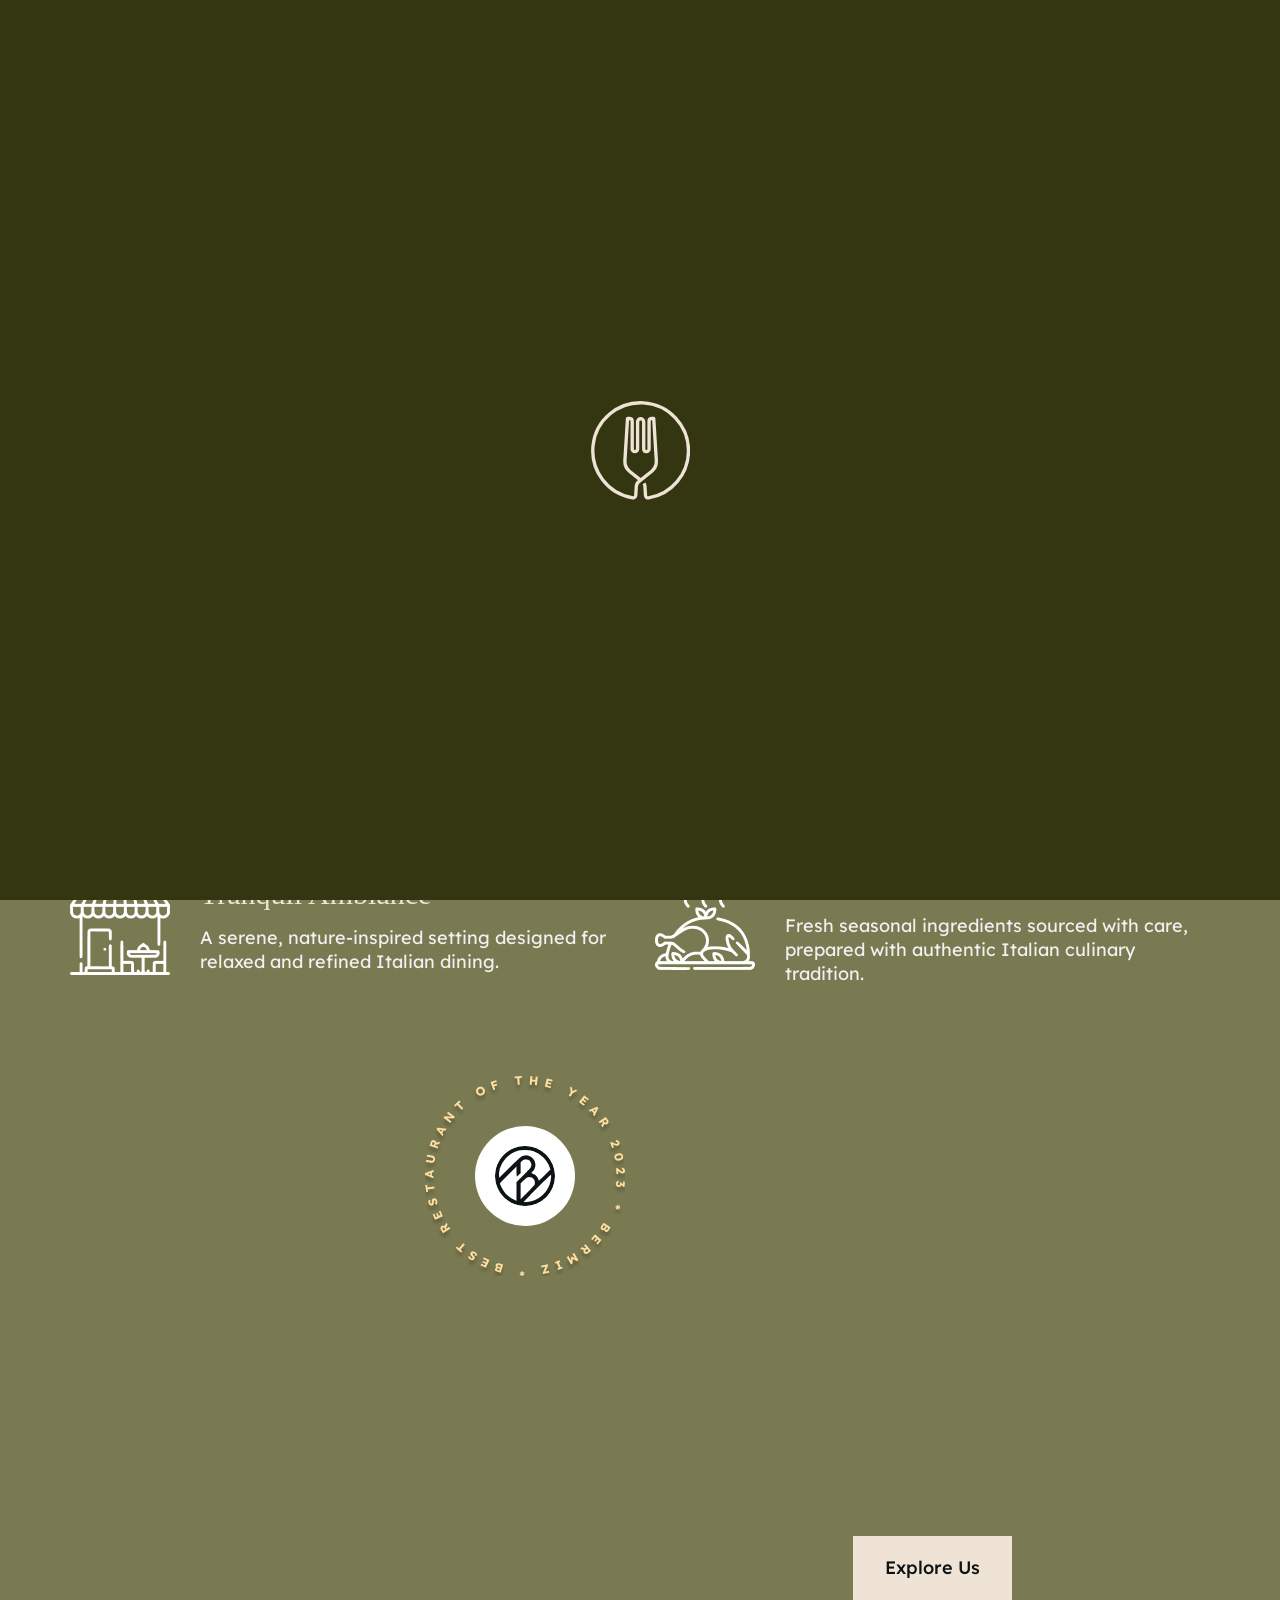
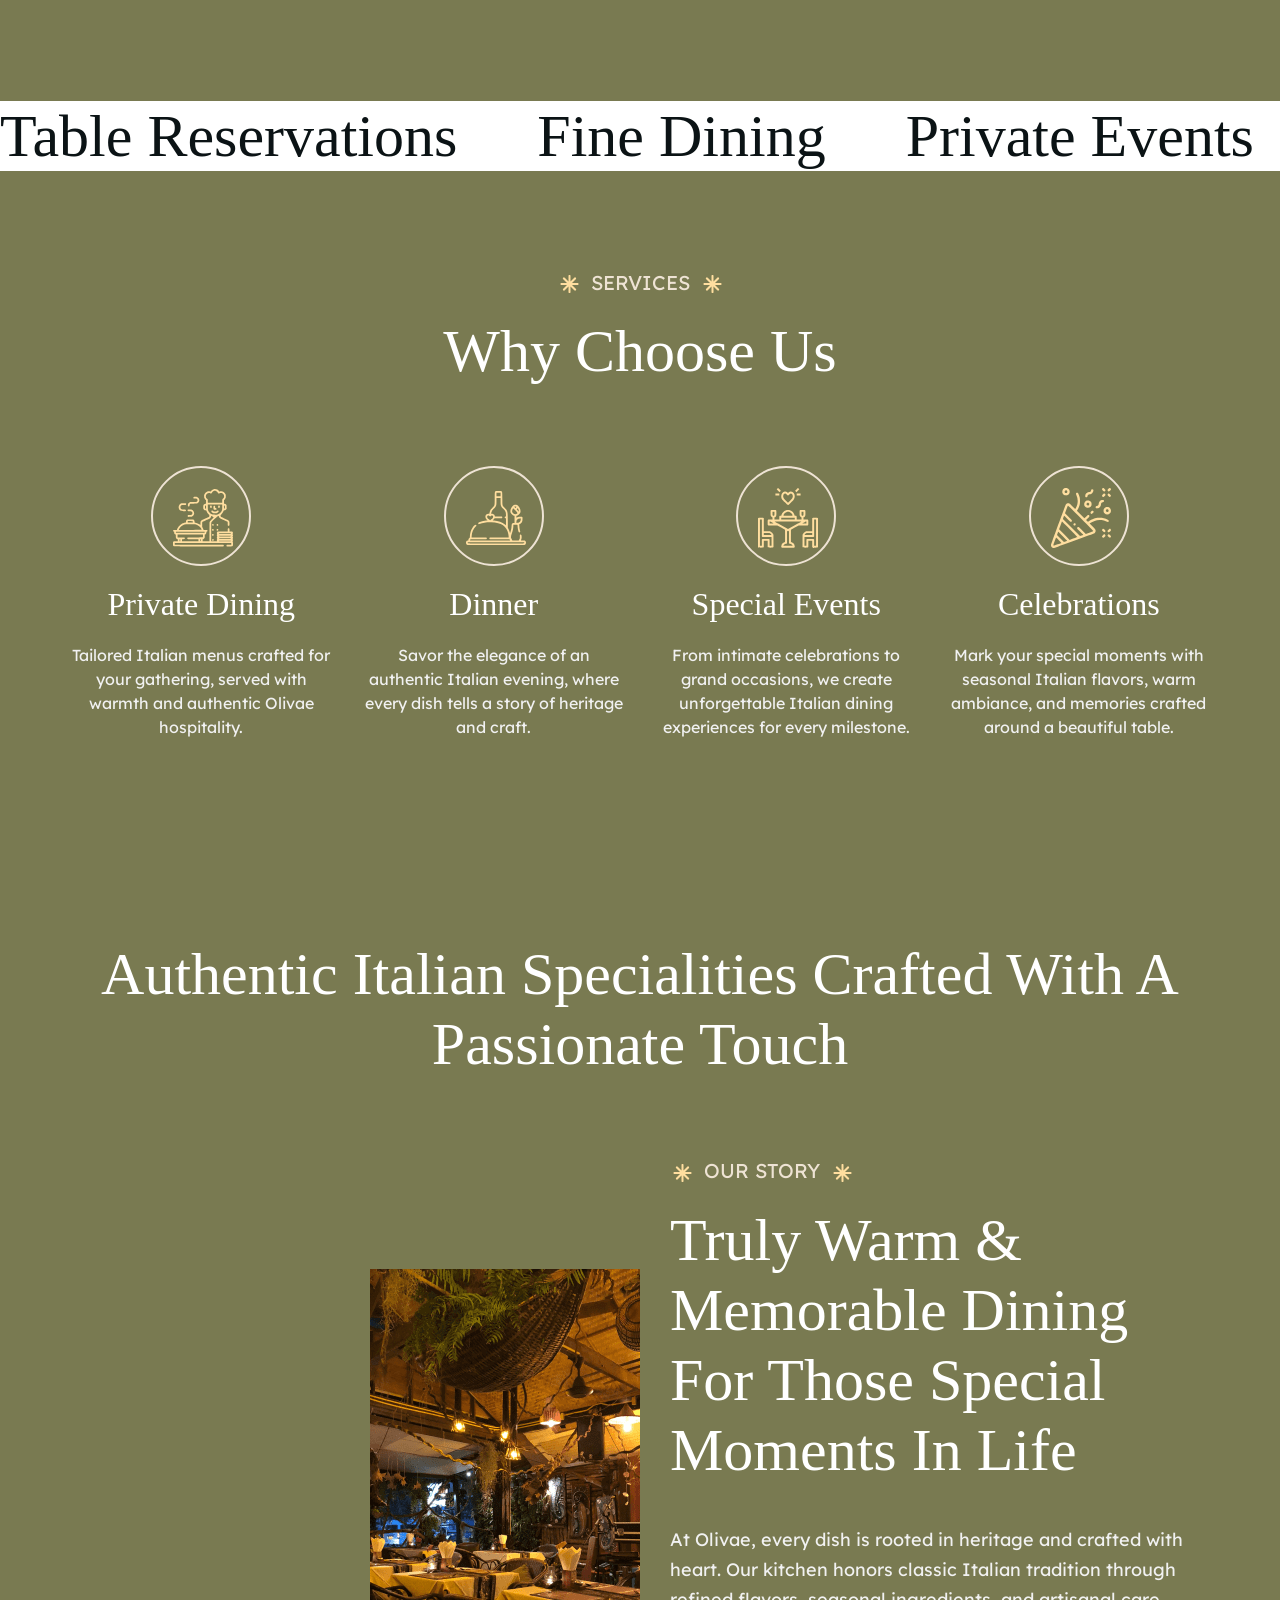
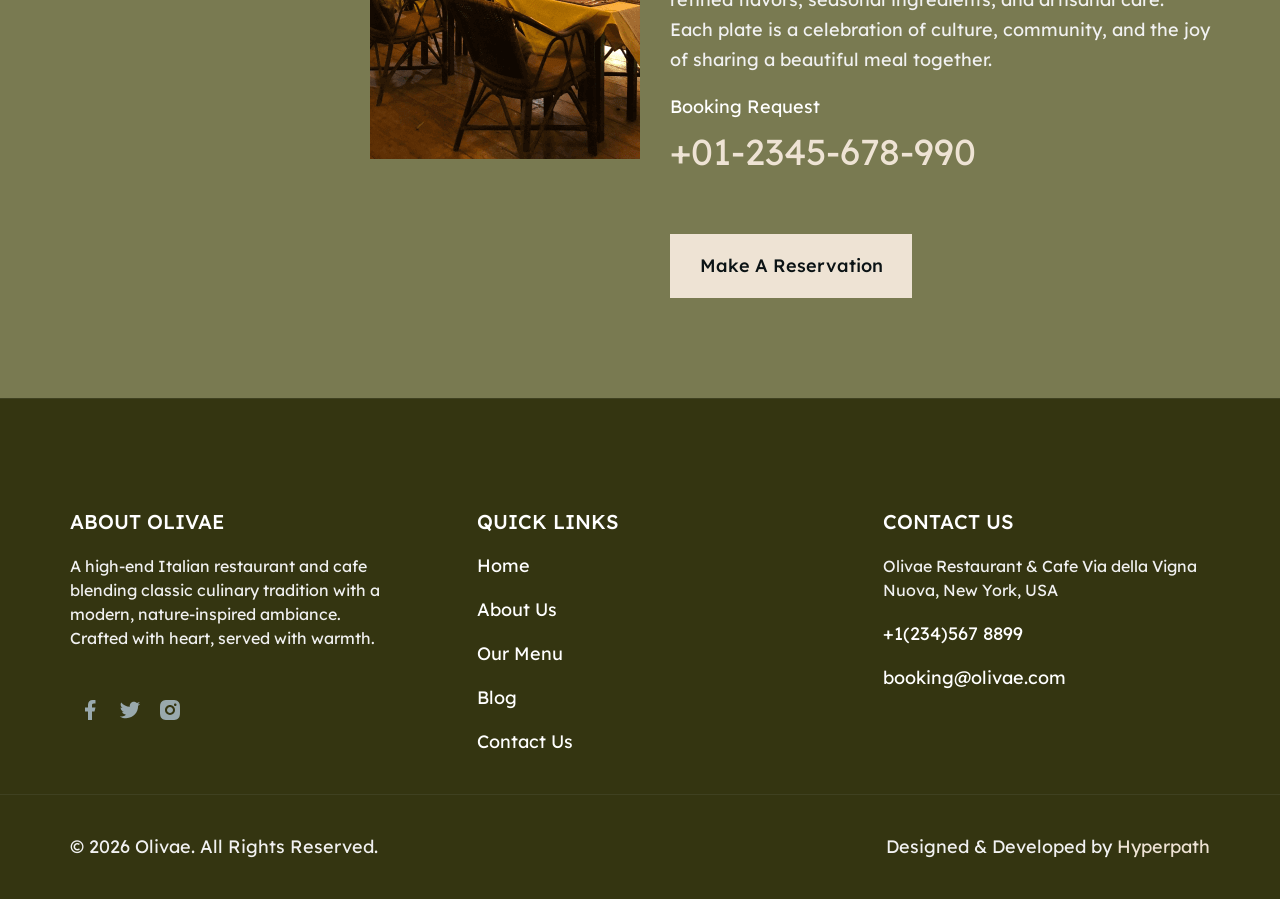
==== commit c3e34510: "final" ====
--- a/about-us.html
+++ b/about-us.html
@@ -166,10 +166,7 @@
 		<!-- Hero Section End -->
 		<!-- Restaurant Section Start -->
 		<section id="about-us-our-restaurant-section" class="reveal">
-			<div class="container line ptb-100 ">
-				<span class="line-3"></span>
-				<span class="line-4"></span>
-				<span class="line-5"> </span>
+			<div class="container ptb-100 ">
 				<div class="home2-our-restaurant-section-full">
 					<div class="home2-restaurant-top">
 						<div class="home2-restaurant-top-full">
@@ -359,10 +356,7 @@
 
 		<!-- Chefs Section Start -->
 		<section id="chefs-secrets-section-home3" class="reveal active">
-			<div class="container line ptb-100">
-				<span class="line-3"></span>
-				<span class="line-4"></span>
-				<span class="line-5"> </span>
+			<div class="container ptb-100">
 				<div class="chefs-top-sec wow fadeInUp" data-wow-duration="1s">
 					<h2 class="chefs-txt1">Authentic Italian Specialities Crafted With A Passionate Touch</h2>
 				</div>
--- a/assets/css/style.css
+++ b/assets/css/style.css
@@ -1,3 +1,24 @@
+@font-face {
+    font-family: 'PolymathRegular';
+    src: url('fonts/PolymathDispDemo-Regular.woff2') format('woff2');
+    font-weight: 400;
+    font-style: normal;
+}
+
+@font-face {
+    font-family: 'PolymathBold';
+    src: url('fonts/PolymathDispDemo-Bold.woff2') format('woff2');
+    font-weight: 700;
+    font-style: normal;
+}
+
+@font-face {
+    font-family: 'ivyOra';
+    src: url('fonts/IvyOraDisplay-Light.woff2') format('woff2');
+    font-weight: 300;
+    font-style: normal;
+}
+
 body {
     margin: 0;
     padding: 0;
@@ -55,10 +76,12 @@
     justify-content: center;
     border-radius: 30px;
 }
-.header-cart-sec-first a img{
+
+.header-cart-sec-first a img {
     height: 30px;
     width: 30px;
 }
+
 .visit-restaurant-sec1 {
     padding-bottom: 100px;
 }
@@ -236,7 +259,7 @@
 }
 
 .hero-title {
-    font-family: 'Elsie';
+    font-family: 'ivyOra';
     font-style: normal;
     font-weight: 400;
     font-size: 128px;
@@ -340,7 +363,7 @@
 .tesimonial-txt2,
 .visit-txt2,
 .homemenu-txt2 {
-    font-family: 'Elsie';
+    font-family: 'ivyOra';
     font-weight: 400;
     font-size: 60px;
     line-height: 70px;
@@ -367,7 +390,7 @@
 }
 
 .rest-txt3 {
-    font-family: 'Elsie';
+    font-family: 'ivyOra';
     font-weight: 400;
     font-size: 30px;
     line-height: 35px;
@@ -407,7 +430,7 @@
 }
 
 .ticker-txt {
-    font-family: 'Elsie';
+    font-family: 'ivyOra';
     font-weight: 400;
     font-size: 60px;
     line-height: 70px;
@@ -429,7 +452,7 @@
 }
 
 .chefs-txt1 {
-    font-family: 'Elsie';
+    font-family: 'ivyOra';
     font-weight: 400;
     font-size: 60px;
     line-height: 70px;
@@ -493,7 +516,7 @@
 
 .counter-txt,
 .counter-txt-K {
-    font-family: 'Elsie';
+    font-family: 'ivyOra';
     font-style: normal;
     font-weight: 900;
     font-size: 80px;
@@ -608,7 +631,7 @@
 }
 
 .tab-menu-txt1 {
-    font-family: 'Elsie';
+    font-family: 'ivyOra';
     font-weight: 400;
     font-size: 30px;
     line-height: 35px;
@@ -647,7 +670,7 @@
 }
 
 .tab-menu-txt3 {
-    font-family: 'Elsie';
+    font-family: 'ivyOra';
     font-weight: 400;
     font-size: 36px;
     line-height: 41px;
@@ -714,7 +737,7 @@
 }
 
 .gallery-txt {
-    font-family: 'Elsie';
+    font-family: 'ivyOra';
     font-weight: 400;
     font-size: 60px;
     line-height: 70px;
@@ -770,7 +793,7 @@
 }
 
 .tesimonial-txt3 {
-    font-family: 'Elsie';
+    font-family: 'ivyOra';
     font-weight: 400;
     font-size: 30px;
     line-height: 40px;
@@ -1086,7 +1109,7 @@
 
 .marquee p {
     display: inline-block;
-    font-family: 'Elsie';
+    font-family: 'ivyOra';
     font-style: normal;
     font-weight: 400;
     font-size: 60px;
@@ -1357,7 +1380,7 @@
 }
 
 .home2-hero-txt1 {
-    font-family: 'Elsie';
+    font-family: 'ivyOra';
     font-weight: 400;
     font-size: 128px;
     line-height: 147px;
@@ -1446,7 +1469,7 @@
 }
 
 .home2-our-res-txt2 {
-    font-family: 'Elsie';
+    font-family: 'ivyOra';
     font-weight: 400;
     font-size: 60px;
     line-height: 70px;
@@ -1569,7 +1592,7 @@
 }
 
 .home2-chef-txt1 {
-    font-family: 'Elsie';
+    font-family: 'ivyOra';
     font-weight: 400;
     font-size: 128px;
     line-height: 147px;
@@ -1607,7 +1630,7 @@
 }
 
 .home2-ser-txt1 {
-    font-family: 'Elsie';
+    font-family: 'ivyOra';
     font-weight: 400;
     font-size: 32px;
     line-height: 37px;
@@ -1670,7 +1693,7 @@
 }
 
 .home2-test-txt1 {
-    font-family: 'Elsie';
+    font-family: 'ivyOra';
     font-weight: 400;
     font-size: 30px;
     line-height: 40px;
@@ -1777,7 +1800,7 @@
 }
 
 .home2-blog-txt2 {
-    font-family: 'Elsie';
+    font-family: 'ivyOra';
     font-weight: 400;
     font-size: 32px;
     line-height: 37px;
@@ -1949,7 +1972,7 @@
 }
 
 .home2-gallert-txt1 {
-    font-family: 'Elsie';
+    font-family: 'ivyOra';
     font-weight: 400;
     font-size: 60px;
     line-height: 70px;
@@ -2021,7 +2044,7 @@
 }
 
 .gallery-overlay-txt1 {
-    font-family: 'Elsie';
+    font-family: 'ivyOra';
     font-weight: 400;
     font-size: 32px;
     line-height: 37px;
@@ -2129,7 +2152,7 @@
 .home3-form-txt2 {
     color: #FFF;
     font-size: 40px;
-    font-family: Elsie;
+    font-family: ivyOra;
     margin-top: 10px;
 }
 
@@ -2243,7 +2266,7 @@
 }
 
 .home3-about-txt2 {
-    font-family: 'Elsie';
+    font-family: 'ivyOra';
     font-weight: 400;
     font-size: 60px;
     line-height: 70px;
@@ -2349,7 +2372,7 @@
 }
 
 .home3-menu-txt1 {
-    font-family: 'Elsie';
+    font-family: 'ivyOra';
     font-weight: 400;
     font-size: 24px;
     line-height: 28px;
@@ -2359,7 +2382,7 @@
 }
 
 .home3-menu-txt2 {
-    font-family: 'Elsie';
+    font-family: 'ivyOra';
     font-weight: 400;
     font-size: 36px;
     line-height: 41px;
@@ -2447,7 +2470,7 @@
 }
 
 .home3-fea-txt1 {
-    font-family: 'Elsie';
+    font-family: 'ivyOra';
     font-weight: 400;
     font-size: 60px;
     line-height: 70px;
@@ -2507,7 +2530,7 @@
 }
 
 .home3-team-txt2 {
-    font-family: 'Elsie';
+    font-family: 'ivyOra';
     font-weight: 400;
     font-size: 60px;
     line-height: 70px;
@@ -2517,7 +2540,7 @@
 }
 
 .home3-team-txt3 {
-    font-family: 'Elsie';
+    font-family: 'ivyOra';
     font-weight: 400;
     font-size: 24px;
     line-height: 28px;
@@ -2663,7 +2686,7 @@
 }
 
 .content-details .home3-team-overlay-content {
-    font-family: 'Elsie';
+    font-family: 'ivyOra';
     font-style: normal;
     font-weight: 400;
     font-size: 24px;
@@ -2686,7 +2709,7 @@
 }
 
 .home3-tesimonial-txt2 {
-    font-family: 'Elsie';
+    font-family: 'ivyOra';
     font-style: normal;
     font-weight: 400;
     font-size: 60px;
@@ -2696,7 +2719,7 @@
 }
 
 .home3-tesimonial-txt3 {
-    font-family: 'Elsie';
+    font-family: 'ivyOra';
     font-style: normal;
     font-weight: 400;
     font-size: 24px;
@@ -2797,7 +2820,7 @@
 }
 
 .home3-blog-content h3 {
-    font-family: 'Elsie';
+    font-family: 'ivyOra';
     font-weight: 400;
     font-size: 30px;
     line-height: 40px;
@@ -2864,7 +2887,7 @@
 }
 
 .home3-footer-txt1 {
-    font-family: 'Elsie';
+    font-family: 'ivyOra';
     font-style: normal;
     font-weight: 400;
     font-size: 60px;
@@ -2952,7 +2975,7 @@
 }
 
 .home3-hero-txt1 {
-    font-family: 'Elsie';
+    font-family: 'ivyOra';
     font-weight: 400;
     font-size: 96px;
     line-height: 111px;
@@ -3279,7 +3302,7 @@
 /************************ 7.Menupage-1 CSS ***************************/
 .menupage-1-hero-txt1,
 .blog1-hero-txt1 {
-    font-family: 'Elsie';
+    font-family: 'ivyOra';
     font-weight: 400;
     font-size: 96px;
     line-height: 111px;
@@ -3379,7 +3402,7 @@
 }
 
 .menupage1-break-txt2 {
-    font-family: 'Elsie';
+    font-family: 'ivyOra';
     font-weight: 400;
     font-size: 60px;
     line-height: 70px;
@@ -3415,7 +3438,7 @@
     color: #FFFFFF;
     text-align: center;
     font-size: 60px;
-    font-family: Elsie;
+    font-family: ivyOra;
     line-height: 70px;
     margin-top: 20px;
 }
@@ -3612,7 +3635,7 @@
 }
 
 .menupage1-cocotails-txt2 {
-    font-family: 'Elsie';
+    font-family: 'ivyOra';
     font-weight: 400;
     font-size: 60px;
     line-height: 70px;
@@ -3622,7 +3645,7 @@
 }
 
 .menupage2-drink-name {
-    font-family: 'Elsie';
+    font-family: 'ivyOra';
     font-weight: 400;
     font-size: 30px;
     line-height: 36px;
@@ -3630,7 +3653,7 @@
 }
 
 .menupage2-drink-price {
-    font-family: 'Elsie';
+    font-family: 'ivyOra';
     font-style: normal;
     font-weight: 400;
     font-size: 30px;
@@ -3919,13 +3942,13 @@
     color: #FFFFFF;
     text-align: center;
     font-size: 60px;
-    font-family: Elsie;
+    font-family: ivyOra;
     line-height: 70px;
     margin-top: 20px;
 }
 
 .menupage5-drink-name {
-    font-family: 'Elsie';
+    font-family: 'ivyOra';
     font-weight: 400;
     font-size: 30px;
     line-height: 36px;
@@ -4118,7 +4141,7 @@
     color: #FFF;
     font-size: 24px;
     line-height: 30px;
-    font-family: Elsie;
+    font-family: ivyOra;
 }
 
 .menu7-txt2 {
@@ -4148,7 +4171,7 @@
     color: #ffffff;
     text-align: center;
     font-size: 30px;
-    font-family: Elsie;
+    font-family: ivyOra;
 }
 
 .menupage8-overlay {
@@ -4201,7 +4224,7 @@
     color: #FFF;
     text-align: center;
     font-size: 60px;
-    font-family: Elsie;
+    font-family: ivyOra;
     line-height: 70px;
 }
 
@@ -4272,7 +4295,7 @@
 .blog2-txt2 {
     color: #FFF;
     font-size: 40px;
-    font-family: Elsie;
+    font-family: ivyOra;
     margin-top: 20px;
 }
 
@@ -4338,7 +4361,7 @@
 .blog2-slider-txt1 {
     color: #eee3d4;
     font-size: 30px;
-    font-family: Elsie;
+    font-family: ivyOra;
     font-style: normal;
     font-weight: 400;
     line-height: normal;
@@ -4484,7 +4507,7 @@
 .blog2-post-txt1 {
     color: #FFF;
     font-size: 22px;
-    font-family: Elsie;
+    font-family: ivyOra;
     font-style: normal;
     font-weight: 400;
     line-height: normal;
@@ -4600,7 +4623,7 @@
 .blog4-txt2 {
     color: #FFF;
     font-size: 40px;
-    font-family: Elsie;
+    font-family: ivyOra;
     font-style: normal;
     font-weight: 400;
     line-height: normal;
@@ -4632,7 +4655,7 @@
 .blog5-txt2 {
     color: #FFFFFF;
     font-size: 40px;
-    font-family: Elsie;
+    font-family: ivyOra;
     font-style: normal;
     font-weight: 400;
     line-height: normal;
@@ -4705,7 +4728,7 @@
 .blogpage6-txt1 {
     color: #FFFFFF;
     font-size: 30px;
-    font-family: Elsie;
+    font-family: ivyOra;
     font-style: normal;
     font-weight: 400;
     line-height: normal;
@@ -4734,7 +4757,7 @@
 .blogpage7-txt1 {
     color: #FFFFFF;
     font-size: 30px;
-    font-family: Elsie;
+    font-family: ivyOra;
     font-style: normal;
     font-weight: 400;
     line-height: 40px;
@@ -4847,7 +4870,7 @@
     color: #FFF;
     text-align: center;
     font-size: 96px;
-    font-family: Elsie;
+    font-family: ivyOra;
     margin-top: 40px;
     font-weight: 400;
     line-height: normal;
@@ -5079,7 +5102,7 @@
 .about-us-txt1 {
     color: #FFF;
     font-size: 60px;
-    font-family: Elsie;
+    font-family: ivyOra;
     font-style: normal;
     font-weight: 400;
     line-height: 70px;
@@ -5162,7 +5185,7 @@
     color: #FFF;
     text-align: center;
     font-size: 96px;
-    font-family: Elsie;
+    font-family: ivyOra;
     font-style: normal;
     font-weight: 400;
     line-height: normal;
@@ -5193,7 +5216,7 @@
     color: #FFF;
     text-align: center;
     font-size: 24px;
-    font-family: Elsie;
+    font-family: ivyOra;
     font-style: normal;
     font-weight: 400;
     line-height: normal;
@@ -5418,7 +5441,7 @@
     color: #FFFFFF;
     text-align: center;
     font-size: 96px;
-    font-family: Elsie;
+    font-family: ivyOra;
     font-style: normal;
     font-weight: 400;
     line-height: normal;
@@ -5437,7 +5460,7 @@
 .history-txt3 {
     color: #FFF;
     font-size: 60px;
-    font-family: Elsie;
+    font-family: ivyOra;
     font-style: normal;
     font-weight: 400;
     line-height: 70px;
@@ -5516,7 +5539,7 @@
 .single-chefs-txt2 {
     color: #FFF;
     font-size: 40px;
-    font-family: Elsie;
+    font-family: ivyOra;
     font-style: normal;
     font-weight: 400;
     line-height: normal;
@@ -5771,7 +5794,7 @@
 
 .singleblog1-txt1 {
     color: #FFF;
-    font-family: Elsie;
+    font-family: ivyOra;
     font-size: 40px;
     font-style: normal;
     font-weight: 400;
@@ -5807,7 +5830,7 @@
 
 .singleblog1-txt4 {
     color: #FFF;
-    font-family: Elsie;
+    font-family: ivyOra;
     font-size: 24px;
     font-style: normal;
     font-weight: 400;
@@ -5884,7 +5907,7 @@
 
 .singleblogpage1-txt2 {
     color: #FFF;
-    font-family: Elsie;
+    font-family: ivyOra;
     font-size: 60px;
     font-style: normal;
     font-weight: 400;
@@ -5894,7 +5917,7 @@
 
 .singleblogpage1-txt3 {
     color: #FFF;
-    font-family: Elsie;
+    font-family: ivyOra;
     font-size: 30px;
     font-style: normal;
     font-weight: 400;
@@ -5918,7 +5941,7 @@
 
 .comment-txt1 {
     color: #FFF;
-    font-family: Elsie;
+    font-family: ivyOra;
     font-size: 60px;
     font-style: normal;
     font-weight: 400;
@@ -5942,7 +5965,7 @@
 
 .comment-title {
     color: #FFF;
-    font-family: Elsie;
+    font-family: ivyOra;
     font-size: 20px;
     font-style: normal;
     font-weight: 400;
@@ -6025,7 +6048,7 @@
 
 .comment-form h2 {
     color: #FFF;
-    font-family: Elsie;
+    font-family: ivyOra;
     font-size: 60px;
     font-style: normal;
     font-weight: 400;
@@ -6120,7 +6143,7 @@
 .single-blogpage2-txt1 {
     color: #eee3d4;
     text-align: center;
-    font-family: Elsie;
+    font-family: ivyOra;
     font-size: 40px;
     font-style: normal;
     font-weight: 400;
@@ -6197,7 +6220,7 @@
 .single-blogpage3-txt1 {
     color: #FFF;
     text-align: center;
-    font-family: Elsie;
+    font-family: ivyOra;
     font-size: 40px;
     font-style: normal;
     font-weight: 400;
@@ -6309,7 +6332,7 @@
 
 .single-shop-txt1 {
     color: #FFF;
-    font-family: Elsie;
+    font-family: ivyOra;
     font-size: 60px;
     font-style: normal;
     font-weight: 400;
@@ -6345,7 +6368,7 @@
 
 .single-shop-txt6 {
     color: #eee3d4;
-    font-family: Elsie;
+    font-family: ivyOra;
     font-size: 60px;
     font-style: normal;
     font-weight: 900;
@@ -6463,7 +6486,7 @@
 
 .single-shop-txt8 {
     color: #FFF;
-    font-family: Elsie;
+    font-family: ivyOra;
     font-size: 30px;
     font-style: normal;
     font-weight: 400;
@@ -6504,7 +6527,7 @@
 .single-shop-heading {
     color: #FFF;
     text-align: center;
-    font-family: Elsie;
+    font-family: ivyOra;
     font-size: 60px;
     font-style: normal;
     font-weight: 400;
@@ -6513,7 +6536,7 @@
 
 .single-shop-name {
     color: #FFF;
-    font-family: Elsie;
+    font-family: ivyOra;
     font-size: 24px;
     font-style: normal;
     font-weight: 400;
@@ -6660,7 +6683,7 @@
 
 .res-txt1 {
     color: #FFF;
-    font-family: Elsie;
+    font-family: ivyOra;
     font-size: 96px;
     font-style: normal;
     font-weight: 400;
@@ -7063,7 +7086,7 @@
 .prod-name-cart-view {
     color: #FFF;
     text-align: center;
-    font-family: Elsie;
+    font-family: ivyOra;
     font-size: 24px;
     font-style: normal;
     font-weight: 400;
@@ -7267,7 +7290,7 @@
 
 .bill-txt h3 {
     color: #FFF;
-    font-family: Elsie;
+    font-family: ivyOra;
     font-size: 40px;
     font-style: normal;
     font-weight: 400;
